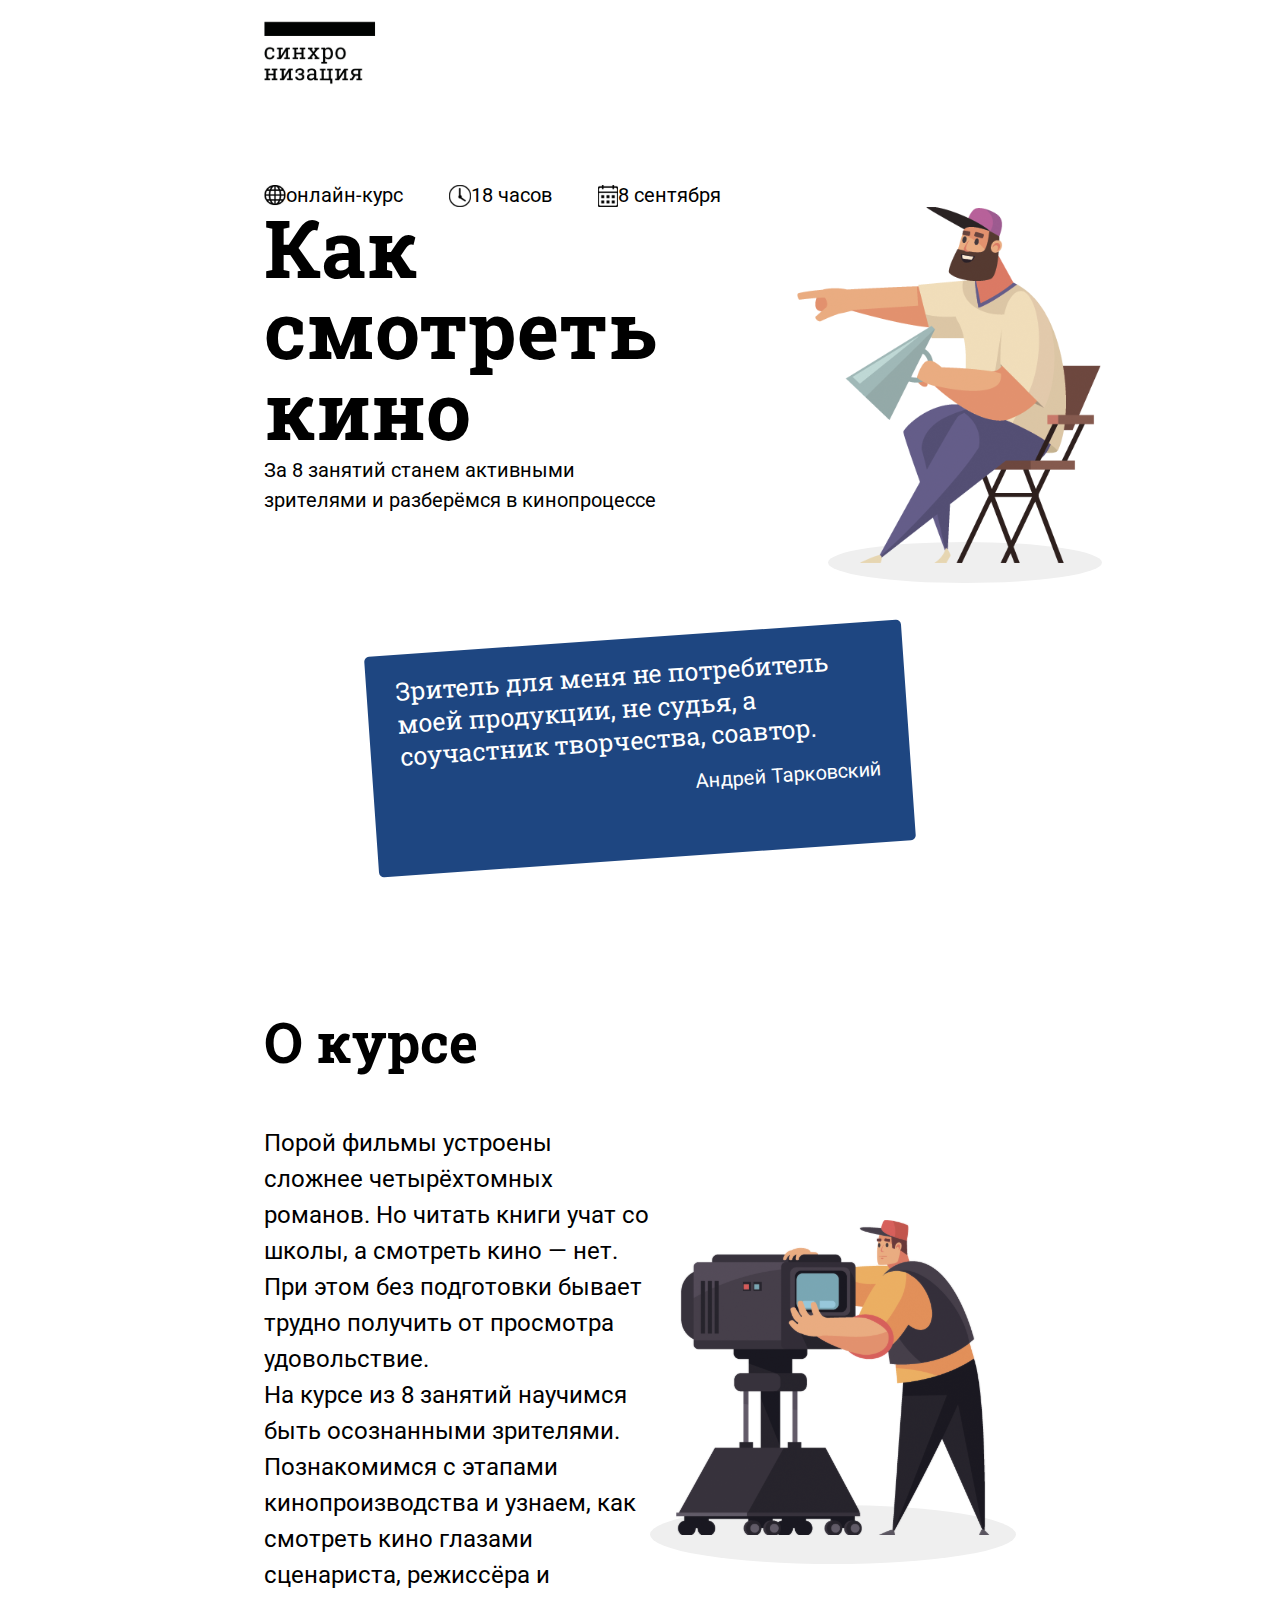
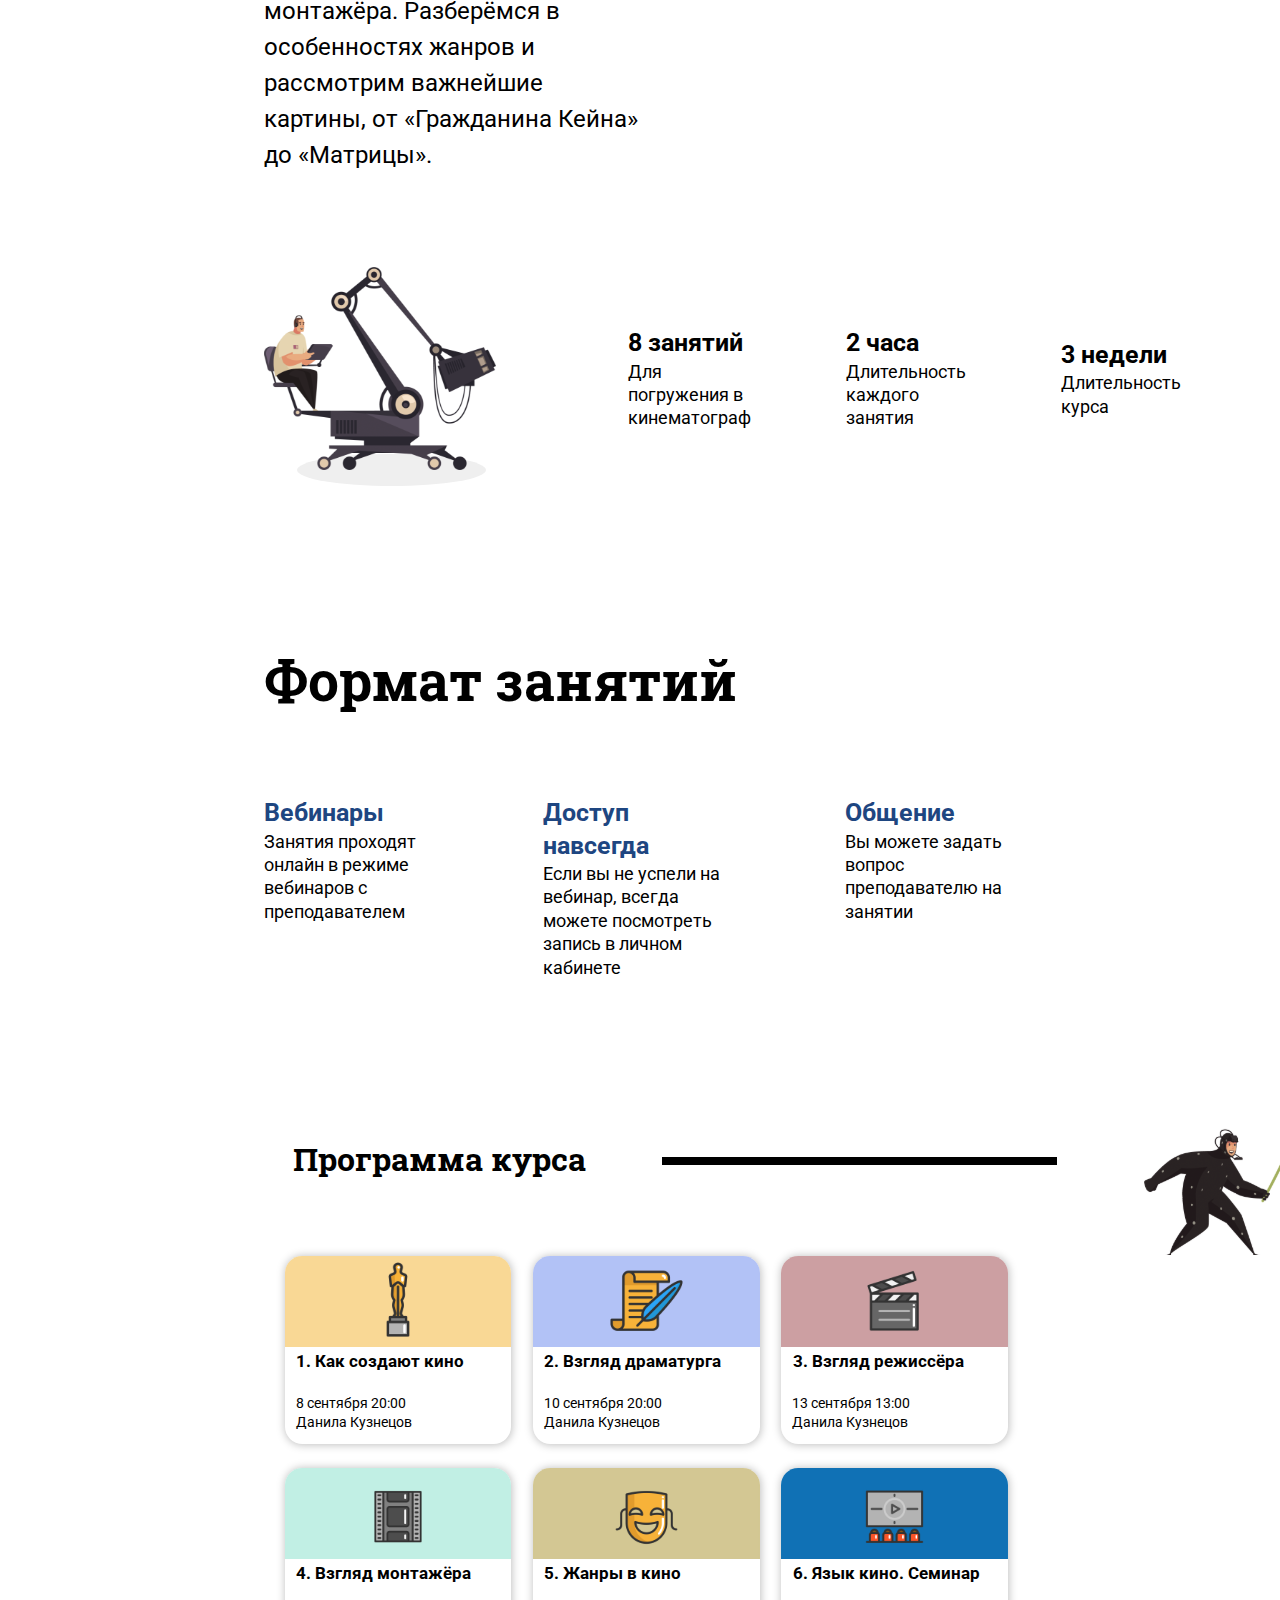
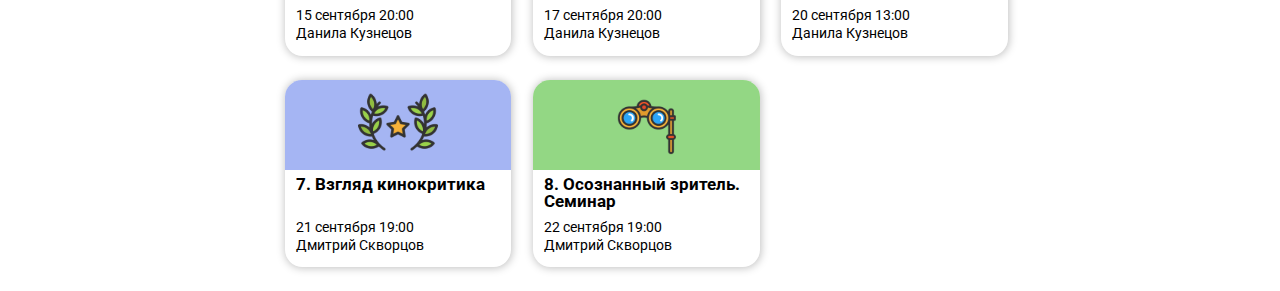
==== index.html @ 40d8068c "Merge branch 'main' into Alexey" ====
<!DOCTYPE html>
<html lang="en">

<head>
    <meta charset="UTF-8">
    <meta http-equiv="X-UA-Compatible" content="IE=edge">
    <meta name="viewport" content="width=device-width, initial-scale=1.0">
    <title>Document</title>
    <link rel="stylesheet" href="stylefirstthree.css">
    <link rel="stylesheet" href="style-Alexey.css">
</head>

<body>
    <div class="outer">
        <article id="cover">
            <div class="inner">
                <div class="sinc-photo">
                    <img class="sinc" src="./images/sinc.svg">
                </div>
                <div class="courseinfo">
                    <div class="courseinfo-block">
                        <img class="globe" src="./images/globe.svg">
                        <p class="header-text">онлайн-курс</p>
                    </div>
                    <div class="courseinfo-block">
                        <img class="hours" src="./images/watches.svg">
                        <p class="header-text">18 часов</p>
                    </div>
                    <div class="courseinfo-block">
                        <img class="calendar" src="./images/calendar.svg">
                        <p class="header-text">8 сентября</p>
                    </div>
                </div>
                <div class="firstline">
                    <div class="firsrtline-left">
                        <h1 class="firstline-title">Как смотреть кино</h1>
                        <p class="firstline-text">За 8 занятий станем активными зрителями и разберёмся в кинопроцессе
                        </p>
                    </div>
                    <div class="pointingmancl">
                        <img class="pointingman" src="./images/pointingman.svg">
                    </div>
                </div>
                <div class="quote">
                    <p class="quote-text">Зритель для меня не потребитель моей продукции, не судья, а соучастник творчества, соавтор. </p>
                    <p class="quote-author">Андрей Тарковский</p>
                </div>
            </div>
        </article>
        <article id="about-course">
            <div class="inner">
                <div class="secondline-top">
                    <div class="secondline-topleft">
                        <h1 class="secondline-title">О курсе</h1>
                        <p class="secondline-text">Порой фильмы устроены сложнее четырёхтомных романов. Но читать книги учат со школы, а смотреть кино — нет. При этом без подготовки бывает трудно получить от просмотра удовольствие.</p>
                        <p class="secondline-text">На курсе из 8 занятий научимся быть осознанными зрителями. Познакомимся с этапами кинопроизводства и узнаем, как смотреть кино глазами сценариста, режиссёра и монтажёра. Разберёмся в особенностях жанров и рассмотрим важнейшие картины,
                            от «Гражданина Кейна» до «Матрицы».</p>
                    </div>
                    <div class="secondline-topright">
                        <img class="cameraman" src="./images/cameraman.svg">
                    </div>
                </div>
                <div class="thirdline">
                    <div class="thirdline-picture">
                        <img class="officeman" src="./images/officeman.svg">
                    </div>
                    <div class="thirdline-right">
                        <div class="bottom">
                            <h2 class="third-title">8 занятий</h2>
                            <p class="bottom-text">Для погружения в кинематограф</p>
                        </div>
                        <div class="bottom">
                            <h2 class="third-title">2 часа</h2>
                            <p class="bottom-text">Длительность каждого занятия</p>
                        </div>
                        <div class="bottom">
                            <h2 class="third-title">3 недели</h2>
                            <p class="bottom-text">Длительность курса</p>
                        </div>
                    </div>
                </div>
                <div class="thirdline-mobile">
                    <div class="thirdline-right">
                        <div class="bottom">
                            <h2 class="third-title">8 занятий</h2>
                            <p class="bottom-text">Для погружения в кинематограф</p>
                        </div>
                        <div class="bottom">
                            <h2 class="third-title">2 часа</h2>
                            <p class="bottom-text">Длительность каждого занятия</p>
                        </div>
                        <div class="bottom">
                            <h2 class="third-title">3 недели</h2>
                            <p class="bottom-text">Длительность курса</p>
                        </div>
                    </div>
                    <img class="officeman" src="./images/officeman.svg">
                </div>
            </div>
        </article>
        <article id="format">
            <div class="inner">
                <div class="fourthline">
                    <h1 class="format">Формат занятий</h1>
                    <div class="fourthline-bottom">
                        <div class="vebinars">
                            <h2 class="fourth-title">Вебинары</h2>
                            <p class="fourth-text">Занятия проходят онлайн в режиме вебинаров с преподавателем</p>
                        </div>
                        <div class="access">
                            <h2 class="fourth-title">Доступ навсегда</h2>
                            <p class="fourth-text">Если вы не успели на вебинар, всегда можете посмотреть запись в личном кабинете</p>
                        </div>
                        <div class="chatting">
                            <h2 class="fourth-title">Общение</h2>
                            <p class="fourth-text">Вы можете задать вопрос преподавателю на занятии</p>
                        </div>
                    </div>
                    <img class="fencing" src="./images/fencing.svg">
                </div>
            </div>
        </article>
        <article id="what-do">

        </article>
        <article id="course-program">
            <div class="inner">
                <div class="header">
                    <p class="alexey-header-text">Программа курса</p>
                    <div class="line"></div>
                </div>
                <div class="content">
                    <div class="block">
                        <img class="block-picture" src="./images/img-1.svg" alt="img1">
                        <div class="block-text">
                            <p class="block-text-header">1. Как создают кино</p>
                            <ul class="block-text-footer">
                                <li>8 сентября 20:00</li>
                                <li>Данила Кузнецов</li>
                            </ul>
                        </div>
                    </div>
                    <div class="block">
                        <img class="block-picture" src="./images/img-2.svg" alt="img2">
                        <div class="block-text">
                            <p class="block-text-header">2. Взгляд драматурга</p>
                            <ul class="block-text-footer">
                                <li>10 сентября 20:00</li>
                                <li>Данила Кузнецов</li>
                            </ul>
                        </div>
                    </div>
                    <div class="block">
                        <img class="block-picture" src="./images/img-3.svg" alt="img3">
                        <div class="block-text">
                            <p class="block-text-header">3. Взгляд режиссёра</p>
                            <ul class="block-text-footer">
                                <li>13 сентября 13:00</li>
                                <li>Данила Кузнецов</li>
                            </ul>
                        </div>
                    </div>
                    <div class="block">
                        <img class="block-picture" src="./images/img-4.svg" alt="img4">
                        <div class="block-text">
                            <p class="block-text-header">4. Взгляд монтажёра</p>
                            <ul class="block-text-footer">
                                <li>15 сентября 20:00</li>
                                <li>Данила Кузнецов</li>
                            </ul>
                        </div>
                    </div>
                    <div class="block">
                        <img class="block-picture" src="./images/img-5.svg" alt="img5">
                        <div class="block-text">
                            <p class="block-text-header">5. Жанры в кино</p>
                            <ul class="block-text-footer">
                                <li>17 сентября 20:00</li>
                                <li>Данила Кузнецов</li>
                            </ul>
                        </div>
                    </div>
                    <div class="block">
                        <img class="block-picture" src="./images/img-6.svg" alt="img6">
                        <div class="block-text">
                            <p class="block-text-header">6. Язык кино. Семинар</p>
                            <ul class="block-text-footer">
                                <li>20 сентября 13:00</li>
                                <li>Данила Кузнецов</li>
                            </ul>
                        </div>
                    </div>
                    <div class="block">
                        <img class="block-picture" src="./images/img-7.svg" alt="img7">
                        <div class="block-text">
                            <p class="block-text-header">7. Взгляд кинокритика</p>
                            <ul class="block-text-footer">
                                <li>21 сентября 19:00</li>
                                <li>Дмитрий Скворцов</li>
                            </ul>
                        </div>
                    </div>
                    <div class="block">
                        <img class="block-picture" src="./images/img-8.svg" alt="img8">
                        <div class="block-text">
                            <p class="block-text-header">8. Осознанный зритель. Семинар</p>
                            <ul class="block-text-footer">
                                <li>22 сентября 19:00</li>
                                <li>Дмитрий Скворцов</li>
                            </ul>
                        </div>
                    </div>
                </div>
                <div class="content-mob">
                        <img class="block-picture" src="./images/img-1-mob.svg" alt="img1">
                        <img class="block-picture" src="./images/img-2-mob.svg" alt="img2">
                        <img class="block-picture" src="./images/img-3-mob.svg" alt="img3">
                        <img class="block-picture" src="./images/img-4-mob.svg" alt="img4">
                        <img class="block-picture" src="./images/img-5-mob.svg" alt="img5">
                        <img class="block-picture" src="./images/img-6-mob.svg" alt="img6">
                        <img class="block-picture" src="./images/img-7-mob.svg" alt="img7">
                        <img class="block-picture" src="./images/img-8-mob.svg" alt="img8">
                </div>
            </div>
        </article>
        <article id="authors">

        </article>
        <article id="description">

        </article>
        <article id="info">

        </article>
        <footer>

        </footer>
    </div>
</body>

</html>
---- stylefirstthree.css ----
@import url('https://fonts.googleapis.com/css2?family=Roboto+Slab:wght@400;700&family=Roboto:wght@400;700&display=swap');
body,
html {
    margin: 0;
    padding: 0;
    background-color: white;
}

.outer {
    max-width: 1440px;
    width: 100%;
}

.inner {
    width: calc(100% - 240px);
    max-width: 1440px;
    margin: 0 auto;
    padding: 0 120px 0;
}

#cover {
    margin: 20px 0 0 0;
}

.header-text {
    font-family: Roboto;
    font-style: normal;
    font-weight: normal;
    font-size: 20px;
    line-height: 115%;
}

.courseinfo {
    display: flex;
    justify-content: start;
    padding: 90px 0 0 0;
}

.courseinfo-block {
    margin: 4px 46px 0 0;
    display: flex;
    align-items: center;
}

.firstline-title {
    font-family: Roboto Slab;
    font-style: normal;
    font-weight: bold;
    font-size: 80px;
    line-height: 81px;
    margin: 0 140px 5px 0;
}

.firstline-text {
    font-family: Roboto;
    font-style: normal;
    font-weight: normal;
    font-size: 20px;
    line-height: 150%;
    width: 415px;
}

.firstline {
    display: flex;
    justify-content: space-between;
}

.quote {
    background-color: #1E4681;
    border-radius: 5px;
    transform: rotate(-4deg);
    padding: 21px 29px 0;
    width: 480px;
    height: 200px;
    margin: 51px auto 0;
}

.quote-text {
    font-family: Roboto Slab;
    font-style: normal;
    font-weight: normal;
    font-size: 25px;
    line-height: 130%;
    color: white;
    padding: 0 0 15px;
}

.quote-author {
    font-family: Roboto;
    font-style: normal;
    font-weight: normal;
    font-size: 20px;
    line-height: 130%;
    text-align: right;
    color: white;
}

#about-course {
    margin: 155px 0 0 0;
}

.secondline-top {
    display: flex;
    justify-content: space-between;
    align-items: center;
}

.secondline-topleft {
    width: 662px;
    line-height: 36px;
}

.secondline-title {
    font-weight: 700;
    font-size: 55px;
    font-family: 'Roboto Slab', serif;
    margin: 0 0 18px 0;
    line-height: 56px;
    Width: 365px;
    Height: 93px;
}

.secondline-text {
    font-size: 24px;
    line-height: 150%;
    font-family: 'Roboto', serif;
}

.thirdline {
    display: flex;
    font-family: 'Roboto', serif;
    align-items: center;
    margin: 94px 0 0 0;
}

.bottom {
    margin: 0 95px 0 0;
    max-width: 150px;
}

.thirdline-right {
    display: flex;
    justify-content: space-between;
    text-align: left;
    align-items: center;
    margin: 0 0 0 132px;
}

.third-title {
    font-size: 25px;
    font-weight: 700;
    line-height: 130%;
}

.bottom-text {
    font-size: 18px;
    line-height: 130%;
    font-weight: 400;
}

#format {
    margin: 162px 0 0 0;
}

.format {
    font-family: Roboto Slab;
    font-style: normal;
    font-weight: bold;
    font-size: 55px;
    line-height: 56px;
}

.fourthline-bottom {
    display: flex;
    justify-content: space-between;
    margin: 89px 0 0;
}

.fourth-title {
    font-family: Roboto;
    font-style: normal;
    font-weight: bold;
    font-size: 25px;
    line-height: 130%;
    color: #1E4681;
}

.fourth-text {
    font-family: Roboto;
    font-style: normal;
    font-weight: normal;
    font-size: 18px;
    line-height: 130%;
}

.thirdline-mobile {
    display: none;
}

.vebinars {
    margin: 0 122px 0 0;
    width: 225px;
}

.access {
    margin: 0 113px 0 0;
    width: 270px;
}

.chatting {
    width: 245px;
}

.fencing {
    position: relative;
    top: 116px;
    left: 880px;
}

@media screen and (min-width: 834px) and (max-width: 1279px) {
    .inner {
        padding: 0 71px;
        width: calc(100% - 142px);
        max-width: 1279px;
    }
    #cover {
        margin: 22px 0 0 0
    }
    #about-course {
        margin: 90 px 0 0 0;
    }
    .courseinfo {
        padding: 55px 0 0 0;
        justify-content: start;
    }
    .courseinfo-block {
        margin: 0 18px 2px 0;
    }
    .sinc {
        width: 64px;
        height: 38px;
    }
    .calendar {
        width: 12px;
        height: 12px;
    }
    .globe {
        width: 12px;
        height: 12px;
    }
    .hours {
        width: 12px;
        height: 12px;
    }
    .sinc {
        width: 64px;
        height: 38px;
    }
    .pointingman {
        width: 176px;
        height: 206px;
    }
    .cameraman {
        width: 182px;
        height: 182px;
    }
    .officeman {
        width: 134px;
        height: 117px;
    }
    .fencing {
        width: 158px;
        height: 92px;
    }
    .header-text {
        font-size: 12px;
    }
    .firstline {
        display: flex;
        justify-content: space-between;
    }
    .firstline-title {
        font-size: 46px;
        line-height: 47px;
        margin: 0 81px 3px 0;
        width: 360px;
    }
    .firstline-text {
        font-size: 12px;
        width: 264px;
    }
    .quote {
        border-radius: 3px;
        padding: 12px 17px 0;
        width: 280px;
        height: 115px;
    }
    .quote-text {
        font-size: 14px;
        line-height: 18px;
        padding: 0 0 5px;
    }
    .quote-author {
        font-size: 12px;
        text-align: right;
    }
    .secondline-top {
        justify-content: space-between;
    }
    .secondline-topleft {
        width: 383px;
        line-height: 21px;
        margin: 0 110px 0 0;
    }
    .secondline-title {
        font-size: 32px;
        margin: 0 0 10px 0;
        line-height: 33px;
        Width: 210px;
        Height: 54px;
    }
    .secondline-text {
        font-size: 14px;
    }
    .thirdline {
        margin: 54px 0 0 0;
    }
    .bottom {
        margin: 0 45px 0 0;
        max-width: 90px;
    }
    .thirdline-right {
        margin: 0 0 0 75px;
    }
    .third-title {
        font-size: 15px;
        font-weight: 700;
    }
    .bottom-text {
        font-size: 11px;
    }
    .thirdline-mobile {
        display: none;
    }
    #format {
        margin: 94px 0 0 0;
    }
    .format {
        font-size: 32px;
        line-height: 33px;
    }
    .fourthline-bottom {
        margin: 51px 0 0;
        display: flex;
        justify-content: start;
    }
    .fourth-title {
        font-size: 15px;
    }
    .fourth-text {
        font-size: 11px;
    }
    .vebinars {
        margin: 0 46px 0 0;
        width: 153px;
    }
    .access {
        margin: 0 50px 0 0;
        width: 172px;
    }
    .chatting {
        width: 142px;
    }
    .fencing {
        position: relative;
        top: 67px;
        left: 400px;
    }
}

@media screen and (min-width: 375px) and (max-width: 833px) {
    .inner {
        padding: 0 33px 0;
        width: 100%;
        max-width: calc(375px - 66px);
    }
    .header-text {
        font-size: 10px;
    }
    .sinc {
        width: 52px;
        height: 31px;
        margin: auto;
        display: block;
        justify-content: flex-start;
    }
    .calendar {
        width: 10px;
        height: 10px;
    }
    .globe {
        width: 10px;
        height: 10px;
    }
    .hours {
        width: 10px;
        height: 10px;
    }
    .sinc-photo {
        width: 52px;
        height: 31px;
    }
    .pointingman {
        width: 141px;
        height: 175px;
        margin: 0 0 0 170px;
    }
    .cameraman {
        width: 170px;
        height: 160px;
        margin: 16px 67px 0;
    }
    .fencing {
        width: 132px;
        height: 78px;
    }
    #cover {
        margin: 30px 0 0 0;
    }
    .courseinfo {
        display: flex;
        justify-content: flex-start;
        padding: 44px 0 0 0;
        margin: auto;
        width: 310px;
    }
    .courseinfo-block {
        margin: 0 11px 2px 0;
        display: flex;
    }
    .firstline-title {
        font-size: 37px;
        line-height: 38px;
        width: 292px;
    }
    .firstline-text {
        font-size: 10px;
        width: 212px;
    }
    .firstline {
        display: block;
        justify-content: center;
        width: 310px;
        margin: auto;
    }
    .quote {
        border-radius: 2px;
        padding: 9px 14px 0;
        width: 225px;
        height: 93px;
        margin: 40px 90px 0 15px;
        display: block;
        justify-content: center;
    }
    .quote-text {
        font-size: 11px;
        padding: 0 0 3px;
    }
    .quote-author {
        font-size: 10px;
        text-align: right;
    }
    #about-course {
        margin: 67px 0 0 0;
    }
    .secondline-top {
        display: block;
        justify-content: space-between;
        align-items: center;
        width: 310px;
        margin: auto;
    }
    .secondline-topright {
        margin: auto;
    }
    .secondline-topleft {
        width: 310px;
        line-height: 18px;
    }
    .secondline-title {
        font-size: 26px;
        line-height: 27px;
        Width: 170px;
        Height: 43px;
    }
    .secondline-text {
        font-size: 12px;
    }
    .thirdline {
        display: none;
    }
    .thirdline-mobile {
        display: block;
        margin: 45px 0 0 0;
        position: relative;
        height: 170px;
    }
    .officeman {
        width: 108px;
        height: 102px;
        position: relative;
        top: -80px;
        right: -195px;
    }
    .bottom {
        width: 30%;
        margin: 0 33px 0 0;
    }
    .thirdline-right {
        display: flex;
        flex-wrap: wrap;
        justify-content: start;
        text-align: left;
        align-items: flex-start;
        margin: 0 auto 16px;
        width: 310px;
    }
    .third-title {
        font-size: 12px;
    }
    .bottom-text {
        font-size: 10px;
    }
    #format {
        margin: 43px 0 0 0;
    }
    .format {
        font-size: 26px;
        line-height: 130%;
        margin: 0 0 16px 0;
    }
    .fourthline-bottom {
        margin: 16px 0 0 0;
        display: block;
    }
    .fourth-title {
        font-size: 12px;
    }
    .fourth-text {
        font-size: 10px;
    }
    .fourthline {
        width: 310px;
        margin: auto;
    }
    .vebinars {
        margin: 19px 0 0 0;
        width: 180px;
    }
    .access {
        margin: 19px 0 0 0;
        width: 170px;
    }
    .chatting {
        width: 170px;
    }
    .fencing {
        position: relative;
        top: -50px;
        left: 170px;
    }
}
---- style-Alexey.css ----
@import url('https://fonts.googleapis.com/css2?family=Roboto+Slab:wght@700&display=swap');
@import url('https://fonts.googleapis.com/css2?family=Roboto:wght@700&display=swap');
@import url('https://fonts.googleapis.com/css2?family=Roboto&display=swap');
* {
    margin: 0;
    padding: 0;
}

body {
    width: 100%;
}

.outer {
    max-width: 1440px;
    width: 100%;
    margin: auto;
}
.inner {
    max-width: 1440px;
    margin: auto;
    padding: 0 71px;
    width: calc(100% - 142px);
}

.header {
    width: 100%;
    position: relative;
    font-family: Roboto Slab;
    font-style: normal;
    font-weight: bold;
    font-size: 55px;
    line-height: 101.38%;
    color: #000000;
    display: flex;
    flex-direction: row;
    justify-content: flex-start;
    margin-bottom: 140px;
}
.alexey-header-text {
    margin: 0 0 0 50px;
}

.line {
    position: absolute;
    top: 24px;
    left: 739px;
    background-color: black;
    height: 14px;
    min-width: 48.5%;
}

.content {
    display: flex;
    flex-wrap: wrap;
    width: 100%;
    padding-left: 13px;
}
.content-mob {
    display: none;
    flex-direction: column;
    align-items: center;
    width: 100%;
}
.content-mob img {
    width: 185.92px;
    height: 152.84;
    margin-bottom: 24.16px;
}

.block {
    width: calc(33% - 37px);
    /*height: 328px;*/
    background: #FFFFFF;
    box-shadow: 1px 1px 15px rgba(0, 0, 0, 0.25);
    border-radius: 30px;
    font-family: Roboto;
    color: #000000;
    font-style: normal;
    margin: 0 37px 45px 0;
}

.block-picture {
    width: 100%;
}

.block-text-header {
    font-weight: bold;
    font-size: 30px;
    line-height: 97%;
    width: 90%;
    height: 63px;
    margin: 4px 14px 0 20px;
}

.block-text-footer {
    width: 90%;
    height: 63px;
    margin: 0 14px 23px 20px;
}

.block-text-footer li {
    font-weight: normal;
    font-size: 25px;
    line-height: 130%;
    list-style-type: none;
    padding: 0px 0;
}
@media screen and (max-width: 1280px) {
    .outer {
        max-width: 834px;
        width: 100%;
    }
    .inner {
        max-width: 834px;
        padding: 0 41px;
        width: calc(100% - 82px);
    }    
    .header {
        font-size: 32px;
        margin-bottom: 81px;
    }
    .alexey-header-text {
        margin: 0 0 0 29px;
    }
    .line {
        position: absolute;
        top: 14px;
        left: 398px;
        background-color: black;
        height: 8px;
        min-width: 52.5%;
    }
    .content {
        width: calc(100%-15px);
        margin: 0 7.7px 0 7.7px;
    }
    .block {
        width: calc(33% - 21.4px);
        /*height: 190px;*/
        box-shadow: 0.579167px 0.579167px 8.6875px rgba(0, 0, 0, 0.25);
        border-radius: 17.375px;
        margin: 0 21.4px 23.8px 0;
    }
    .block-text-header {
        font-weight: bold;
        font-size: 17px;
        line-height: 97%;
        width: 211px;
        height: 41.1px;
        margin: 2px 8px 0 11.6px;
    }
    .block-text-footer {
        width: 211px;
        height: 36.5px;
        margin: 0 8.7px 13.3px 11px;
    }
    .block-text-footer li {
        font-weight: normal;
        font-size: 14px;
        line-height: 130%;
    }  
}
@media screen and (max-width: 834px) {
    .outer {
        max-width: 375px;
    }
    .inner {
        padding: 0 33px;
        width: 100%;
        width: calc(375px - 66px);
    }
    .header {
        width: 100%;
        font-size: 26px;
        line-height: 101.38%;
        margin-bottom: 40px;
    }
    .alexey-header-text {
        margin: 0 0 0 0px;
    }    
    .line {
        position: absolute;
        top: 13px;
        left: 272px;
        height: 6.5px;
        min-width: 48.5%;
    }
    .content {
        display: none;
    }
    .content-mob {
        display: flex;
    }    
}
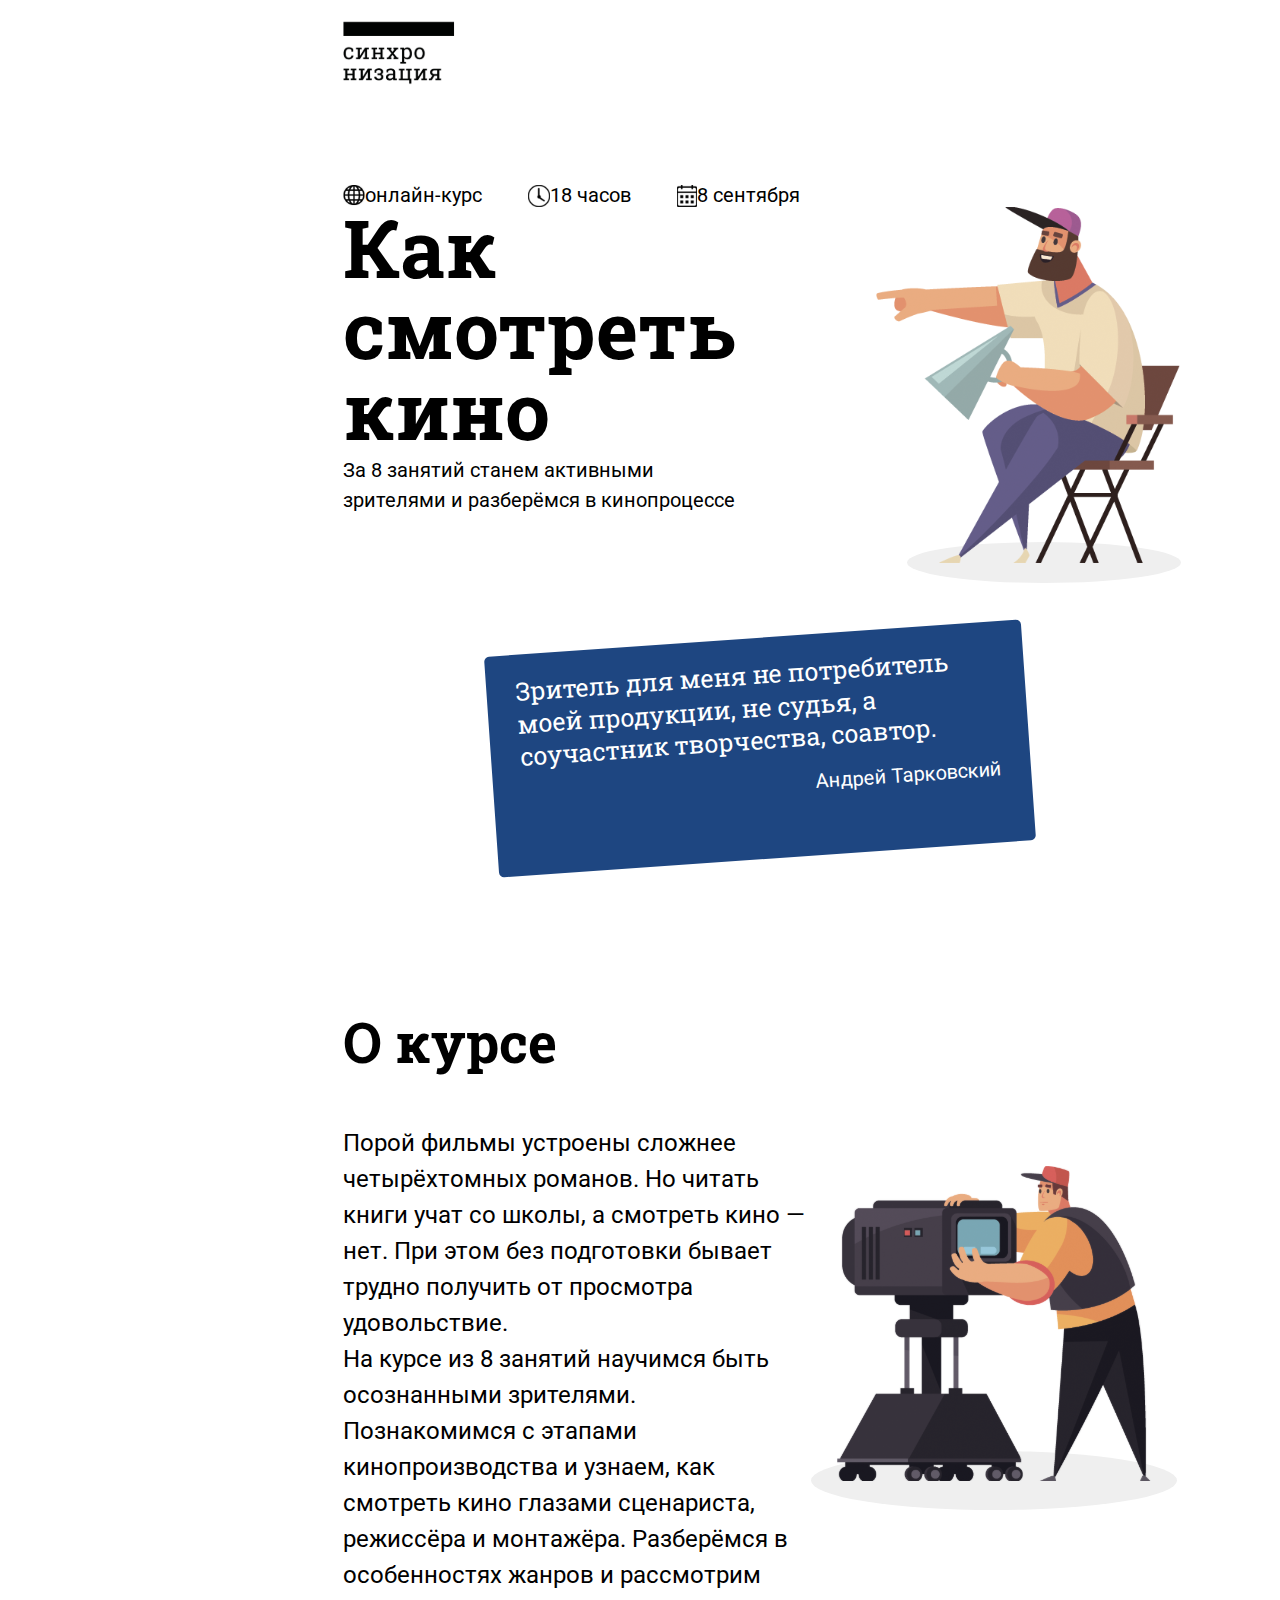
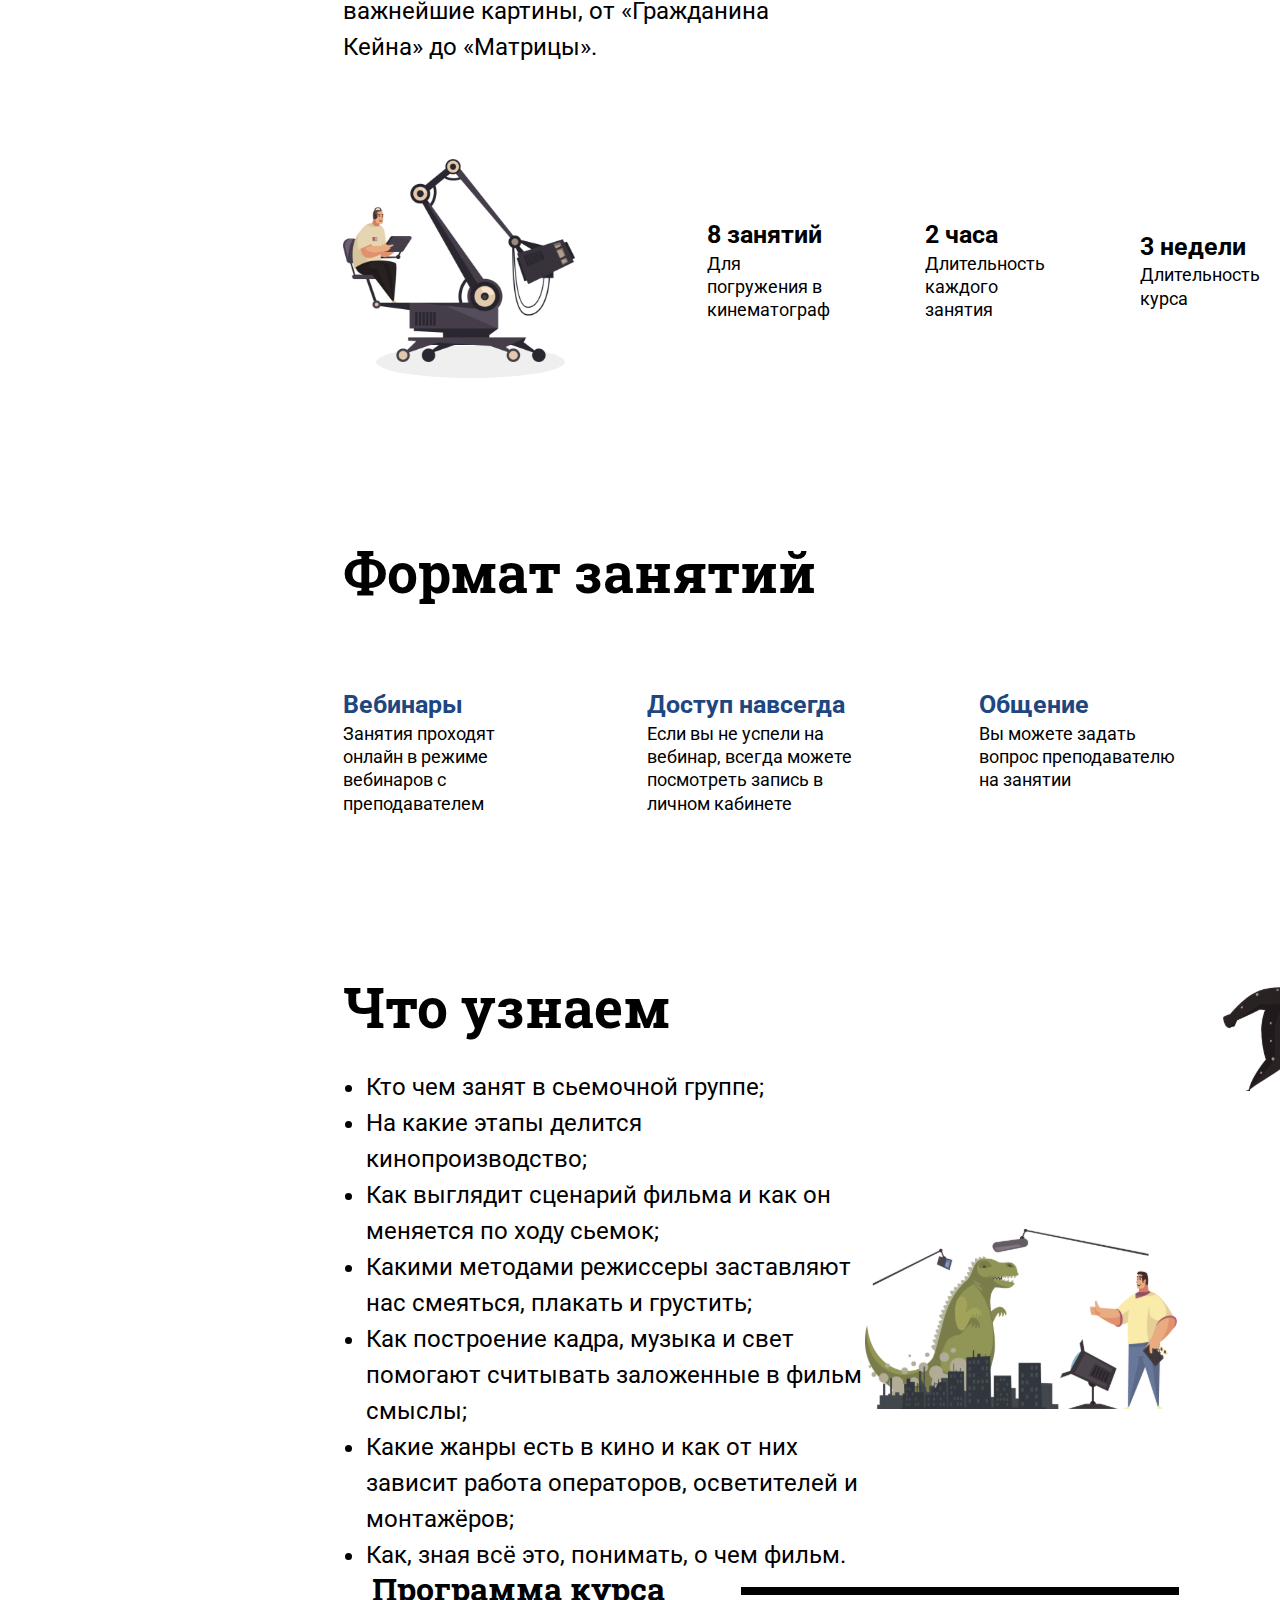
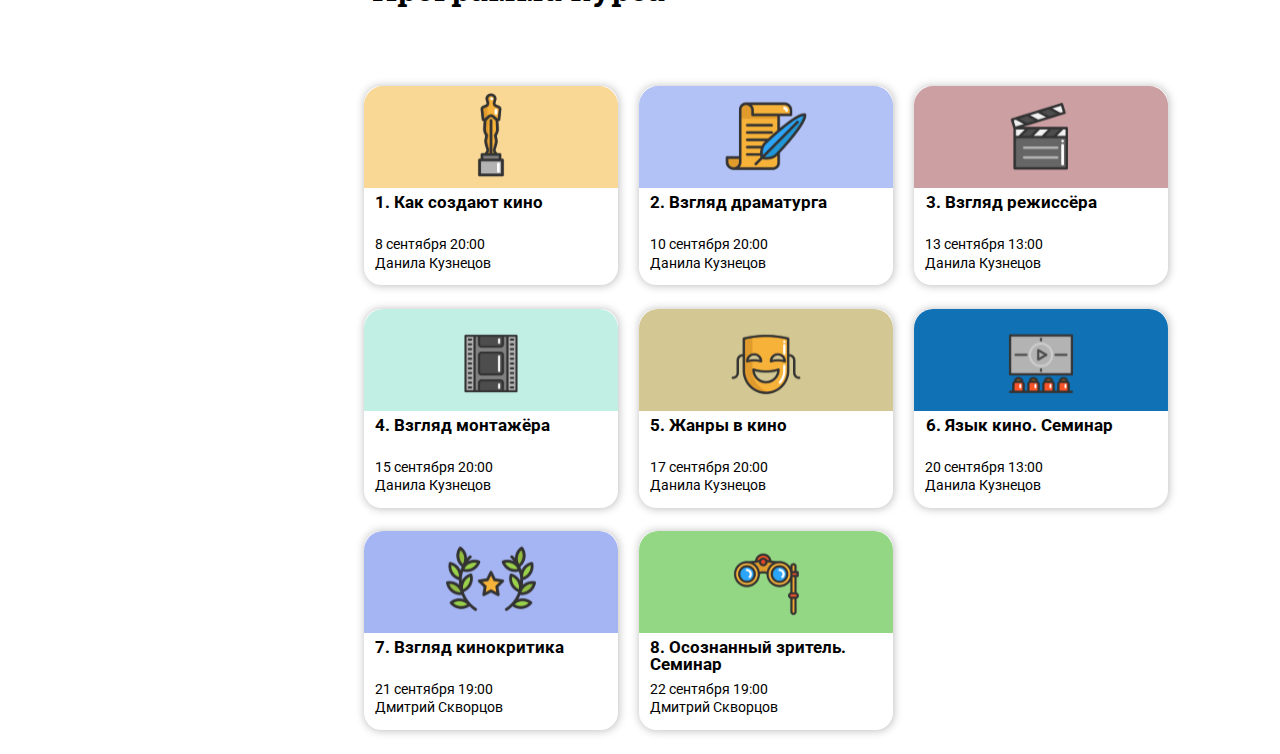
==== commit 642afe91: "dina" ====
--- a/index.html
+++ b/index.html
@@ -8,210 +8,229 @@
     <title>Document</title>
     <link rel="stylesheet" href="stylefirstthree.css">
     <link rel="stylesheet" href="style-Alexey.css">
-</head>
-
-<body>
-    <div class="outer">
-        <article id="cover">
-            <div class="inner">
-                <div class="sinc-photo">
-                    <img class="sinc" src="./images/sinc.svg">
-                </div>
-                <div class="courseinfo">
-                    <div class="courseinfo-block">
-                        <img class="globe" src="./images/globe.svg">
-                        <p class="header-text">онлайн-курс</p>
-                    </div>
-                    <div class="courseinfo-block">
-                        <img class="hours" src="./images/watches.svg">
-                        <p class="header-text">18 часов</p>
-                    </div>
-                    <div class="courseinfo-block">
-                        <img class="calendar" src="./images/calendar.svg">
-                        <p class="header-text">8 сентября</p>
-                    </div>
-                </div>
-                <div class="firstline">
-                    <div class="firsrtline-left">
-                        <h1 class="firstline-title">Как смотреть кино</h1>
-                        <p class="firstline-text">За 8 занятий станем активными зрителями и разберёмся в кинопроцессе
-                        </p>
-                    </div>
-                    <div class="pointingmancl">
-                        <img class="pointingman" src="./images/pointingman.svg">
-                    </div>
-                </div>
-                <div class="quote">
-                    <p class="quote-text">Зритель для меня не потребитель моей продукции, не судья, а соучастник творчества, соавтор. </p>
-                    <p class="quote-author">Андрей Тарковский</p>
-                </div>
-            </div>
-        </article>
-        <article id="about-course">
-            <div class="inner">
-                <div class="secondline-top">
-                    <div class="secondline-topleft">
-                        <h1 class="secondline-title">О курсе</h1>
-                        <p class="secondline-text">Порой фильмы устроены сложнее четырёхтомных романов. Но читать книги учат со школы, а смотреть кино — нет. При этом без подготовки бывает трудно получить от просмотра удовольствие.</p>
-                        <p class="secondline-text">На курсе из 8 занятий научимся быть осознанными зрителями. Познакомимся с этапами кинопроизводства и узнаем, как смотреть кино глазами сценариста, режиссёра и монтажёра. Разберёмся в особенностях жанров и рассмотрим важнейшие картины,
-                            от «Гражданина Кейна» до «Матрицы».</p>
-                    </div>
-                    <div class="secondline-topright">
-                        <img class="cameraman" src="./images/cameraman.svg">
-                    </div>
-                </div>
-                <div class="thirdline">
-                    <div class="thirdline-picture">
+    <link rel="stylesheet" href="dinara.css" </head>
+
+    <body>
+        <div class="outer">
+            <article id="cover">
+                <div class="inner">
+                    <div class="sinc-photo">
+                        <img class="sinc" src="./images/sinc.svg">
+                    </div>
+                    <div class="courseinfo">
+                        <div class="courseinfo-block">
+                            <img class="globe" src="./images/globe.svg">
+                            <p class="header-text">онлайн-курс</p>
+                        </div>
+                        <div class="courseinfo-block">
+                            <img class="hours" src="./images/watches.svg">
+                            <p class="header-text">18 часов</p>
+                        </div>
+                        <div class="courseinfo-block">
+                            <img class="calendar" src="./images/calendar.svg">
+                            <p class="header-text">8 сентября</p>
+                        </div>
+                    </div>
+                    <div class="firstline">
+                        <div class="firsrtline-left">
+                            <h1 class="firstline-title">Как смотреть кино</h1>
+                            <p class="firstline-text">За 8 занятий станем активными зрителями и разберёмся в кинопроцессе
+                            </p>
+                        </div>
+                        <div class="pointingmancl">
+                            <img class="pointingman" src="./images/pointingman.svg">
+                        </div>
+                    </div>
+                    <div class="quote">
+                        <p class="quote-text">Зритель для меня не потребитель моей продукции, не судья, а соучастник творчества, соавтор. </p>
+                        <p class="quote-author">Андрей Тарковский</p>
+                    </div>
+                </div>
+            </article>
+            <article id="about-course">
+                <div class="inner">
+                    <div class="secondline-top">
+                        <div class="secondline-topleft">
+                            <h1 class="secondline-title">О курсе</h1>
+                            <p class="secondline-text">Порой фильмы устроены сложнее четырёхтомных романов. Но читать книги учат со школы, а смотреть кино — нет. При этом без подготовки бывает трудно получить от просмотра удовольствие.</p>
+                            <p class="secondline-text">На курсе из 8 занятий научимся быть осознанными зрителями. Познакомимся с этапами кинопроизводства и узнаем, как смотреть кино глазами сценариста, режиссёра и монтажёра. Разберёмся в особенностях жанров и рассмотрим важнейшие
+                                картины, от «Гражданина Кейна» до «Матрицы».</p>
+                        </div>
+                        <div class="secondline-topright">
+                            <img class="cameraman" src="./images/cameraman.svg">
+                        </div>
+                    </div>
+                    <div class="thirdline">
+                        <div class="thirdline-picture">
+                            <img class="officeman" src="./images/officeman.svg">
+                        </div>
+                        <div class="thirdline-right">
+                            <div class="bottom">
+                                <h2 class="third-title">8 занятий</h2>
+                                <p class="bottom-text">Для погружения в кинематограф</p>
+                            </div>
+                            <div class="bottom">
+                                <h2 class="third-title">2 часа</h2>
+                                <p class="bottom-text">Длительность каждого занятия</p>
+                            </div>
+                            <div class="bottom">
+                                <h2 class="third-title">3 недели</h2>
+                                <p class="bottom-text">Длительность курса</p>
+                            </div>
+                        </div>
+                    </div>
+                    <div class="thirdline-mobile">
+                        <div class="thirdline-right">
+                            <div class="bottom">
+                                <h2 class="third-title">8 занятий</h2>
+                                <p class="bottom-text">Для погружения в кинематограф</p>
+                            </div>
+                            <div class="bottom">
+                                <h2 class="third-title">2 часа</h2>
+                                <p class="bottom-text">Длительность каждого занятия</p>
+                            </div>
+                            <div class="bottom">
+                                <h2 class="third-title">3 недели</h2>
+                                <p class="bottom-text">Длительность курса</p>
+                            </div>
+                        </div>
                         <img class="officeman" src="./images/officeman.svg">
                     </div>
-                    <div class="thirdline-right">
-                        <div class="bottom">
-                            <h2 class="third-title">8 занятий</h2>
-                            <p class="bottom-text">Для погружения в кинематограф</p>
-                        </div>
-                        <div class="bottom">
-                            <h2 class="third-title">2 часа</h2>
-                            <p class="bottom-text">Длительность каждого занятия</p>
-                        </div>
-                        <div class="bottom">
-                            <h2 class="third-title">3 недели</h2>
-                            <p class="bottom-text">Длительность курса</p>
-                        </div>
-                    </div>
-                </div>
-                <div class="thirdline-mobile">
-                    <div class="thirdline-right">
-                        <div class="bottom">
-                            <h2 class="third-title">8 занятий</h2>
-                            <p class="bottom-text">Для погружения в кинематограф</p>
-                        </div>
-                        <div class="bottom">
-                            <h2 class="third-title">2 часа</h2>
-                            <p class="bottom-text">Длительность каждого занятия</p>
-                        </div>
-                        <div class="bottom">
-                            <h2 class="third-title">3 недели</h2>
-                            <p class="bottom-text">Длительность курса</p>
-                        </div>
-                    </div>
-                    <img class="officeman" src="./images/officeman.svg">
-                </div>
-            </div>
-        </article>
-        <article id="format">
-            <div class="inner">
-                <div class="fourthline">
-                    <h1 class="format">Формат занятий</h1>
-                    <div class="fourthline-bottom">
-                        <div class="vebinars">
-                            <h2 class="fourth-title">Вебинары</h2>
-                            <p class="fourth-text">Занятия проходят онлайн в режиме вебинаров с преподавателем</p>
-                        </div>
-                        <div class="access">
-                            <h2 class="fourth-title">Доступ навсегда</h2>
-                            <p class="fourth-text">Если вы не успели на вебинар, всегда можете посмотреть запись в личном кабинете</p>
-                        </div>
-                        <div class="chatting">
-                            <h2 class="fourth-title">Общение</h2>
-                            <p class="fourth-text">Вы можете задать вопрос преподавателю на занятии</p>
-                        </div>
-                    </div>
-                    <img class="fencing" src="./images/fencing.svg">
-                </div>
-            </div>
-        </article>
-        <article id="what-do">
-
-        </article>
-        <article id="course-program">
-            <div class="inner">
-                <div class="header">
-                    <p class="alexey-header-text">Программа курса</p>
-                    <div class="line"></div>
-                </div>
-                <div class="content">
-                    <div class="block">
-                        <img class="block-picture" src="./images/img-1.svg" alt="img1">
-                        <div class="block-text">
-                            <p class="block-text-header">1. Как создают кино</p>
-                            <ul class="block-text-footer">
-                                <li>8 сентября 20:00</li>
-                                <li>Данила Кузнецов</li>
-                            </ul>
-                        </div>
-                    </div>
-                    <div class="block">
-                        <img class="block-picture" src="./images/img-2.svg" alt="img2">
-                        <div class="block-text">
-                            <p class="block-text-header">2. Взгляд драматурга</p>
-                            <ul class="block-text-footer">
-                                <li>10 сентября 20:00</li>
-                                <li>Данила Кузнецов</li>
-                            </ul>
-                        </div>
-                    </div>
-                    <div class="block">
-                        <img class="block-picture" src="./images/img-3.svg" alt="img3">
-                        <div class="block-text">
-                            <p class="block-text-header">3. Взгляд режиссёра</p>
-                            <ul class="block-text-footer">
-                                <li>13 сентября 13:00</li>
-                                <li>Данила Кузнецов</li>
-                            </ul>
-                        </div>
-                    </div>
-                    <div class="block">
-                        <img class="block-picture" src="./images/img-4.svg" alt="img4">
-                        <div class="block-text">
-                            <p class="block-text-header">4. Взгляд монтажёра</p>
-                            <ul class="block-text-footer">
-                                <li>15 сентября 20:00</li>
-                                <li>Данила Кузнецов</li>
-                            </ul>
-                        </div>
-                    </div>
-                    <div class="block">
-                        <img class="block-picture" src="./images/img-5.svg" alt="img5">
-                        <div class="block-text">
-                            <p class="block-text-header">5. Жанры в кино</p>
-                            <ul class="block-text-footer">
-                                <li>17 сентября 20:00</li>
-                                <li>Данила Кузнецов</li>
-                            </ul>
-                        </div>
-                    </div>
-                    <div class="block">
-                        <img class="block-picture" src="./images/img-6.svg" alt="img6">
-                        <div class="block-text">
-                            <p class="block-text-header">6. Язык кино. Семинар</p>
-                            <ul class="block-text-footer">
-                                <li>20 сентября 13:00</li>
-                                <li>Данила Кузнецов</li>
-                            </ul>
-                        </div>
-                    </div>
-                    <div class="block">
-                        <img class="block-picture" src="./images/img-7.svg" alt="img7">
-                        <div class="block-text">
-                            <p class="block-text-header">7. Взгляд кинокритика</p>
-                            <ul class="block-text-footer">
-                                <li>21 сентября 19:00</li>
-                                <li>Дмитрий Скворцов</li>
-                            </ul>
-                        </div>
-                    </div>
-                    <div class="block">
-                        <img class="block-picture" src="./images/img-8.svg" alt="img8">
-                        <div class="block-text">
-                            <p class="block-text-header">8. Осознанный зритель. Семинар</p>
-                            <ul class="block-text-footer">
-                                <li>22 сентября 19:00</li>
-                                <li>Дмитрий Скворцов</li>
-                            </ul>
-                        </div>
-                    </div>
-                </div>
-                <div class="content-mob">
+                </div>
+            </article>
+            <article id="format">
+                <div class="inner">
+                    <div class="fourthline">
+                        <h1 class="format">Формат занятий</h1>
+                        <div class="fourthline-bottom">
+                            <div class="vebinars">
+                                <h2 class="fourth-title">Вебинары</h2>
+                                <p class="fourth-text">Занятия проходят онлайн в режиме вебинаров с преподавателем</p>
+                            </div>
+                            <div class="access">
+                                <h2 class="fourth-title">Доступ навсегда</h2>
+                                <p class="fourth-text">Если вы не успели на вебинар, всегда можете посмотреть запись в личном кабинете</p>
+                            </div>
+                            <div class="chatting">
+                                <h2 class="fourth-title">Общение</h2>
+                                <p class="fourth-text">Вы можете задать вопрос преподавателю на занятии</p>
+                            </div>
+                        </div>
+                        <img class="fencing" src="./images/fencing.svg">
+                    </div>
+                </div>
+            </article>
+            <article id="what-do">
+                <div class="inner">
+                    <div class="aaa">
+                        Что узнаем
+                    </div>
+                    <div class="cont">
+                        <ul class="dina-text">
+                            <li>Кто чем занят в сьемочной группе;</li>
+                            <li>На какие этапы делится кинопроизводство;</li>
+                            <li>Как выглядит сценарий фильма и как он меняется по ходу сьемок;</li>
+                            <li>Какими методами режиссеры заставляют нас смеяться, плакать и грустить; </li>
+                            <li>Как построение кадра, музыка и свет помогают считывать заложенные в фильм смыслы;</li>
+                            <li>Какие жанры есть в кино и как от них зависит работа операторов, осветителей и монтажёров;</li>
+                            <li>Как, зная всё это, понимать, о чем фильм.</li>
+                        </ul>
+                        <div class="picture">
+                            <img class="dina-logo" src="images/about-course/logo.svg" />
+                        </div>
+
+                    </div>
+                </div>
+            </article>
+            <article id="course-program">
+                <div class="inner">
+                    <div class="header">
+                        <p class="alexey-header-text">Программа курса</p>
+                        <div class="line"></div>
+                    </div>
+                    <div class="content">
+                        <div class="block">
+                            <img class="block-picture" src="./images/img-1.svg" alt="img1">
+                            <div class="block-text">
+                                <p class="block-text-header">1. Как создают кино</p>
+                                <ul class="block-text-footer">
+                                    <li>8 сентября 20:00</li>
+                                    <li>Данила Кузнецов</li>
+                                </ul>
+                            </div>
+                        </div>
+                        <div class="block">
+                            <img class="block-picture" src="./images/img-2.svg" alt="img2">
+                            <div class="block-text">
+                                <p class="block-text-header">2. Взгляд драматурга</p>
+                                <ul class="block-text-footer">
+                                    <li>10 сентября 20:00</li>
+                                    <li>Данила Кузнецов</li>
+                                </ul>
+                            </div>
+                        </div>
+                        <div class="block">
+                            <img class="block-picture" src="./images/img-3.svg" alt="img3">
+                            <div class="block-text">
+                                <p class="block-text-header">3. Взгляд режиссёра</p>
+                                <ul class="block-text-footer">
+                                    <li>13 сентября 13:00</li>
+                                    <li>Данила Кузнецов</li>
+                                </ul>
+                            </div>
+                        </div>
+                        <div class="block">
+                            <img class="block-picture" src="./images/img-4.svg" alt="img4">
+                            <div class="block-text">
+                                <p class="block-text-header">4. Взгляд монтажёра</p>
+                                <ul class="block-text-footer">
+                                    <li>15 сентября 20:00</li>
+                                    <li>Данила Кузнецов</li>
+                                </ul>
+                            </div>
+                        </div>
+                        <div class="block">
+                            <img class="block-picture" src="./images/img-5.svg" alt="img5">
+                            <div class="block-text">
+                                <p class="block-text-header">5. Жанры в кино</p>
+                                <ul class="block-text-footer">
+                                    <li>17 сентября 20:00</li>
+                                    <li>Данила Кузнецов</li>
+                                </ul>
+                            </div>
+                        </div>
+                        <div class="block">
+                            <img class="block-picture" src="./images/img-6.svg" alt="img6">
+                            <div class="block-text">
+                                <p class="block-text-header">6. Язык кино. Семинар</p>
+                                <ul class="block-text-footer">
+                                    <li>20 сентября 13:00</li>
+                                    <li>Данила Кузнецов</li>
+                                </ul>
+                            </div>
+                        </div>
+                        <div class="block">
+                            <img class="block-picture" src="./images/img-7.svg" alt="img7">
+                            <div class="block-text">
+                                <p class="block-text-header">7. Взгляд кинокритика</p>
+                                <ul class="block-text-footer">
+                                    <li>21 сентября 19:00</li>
+                                    <li>Дмитрий Скворцов</li>
+                                </ul>
+                            </div>
+                        </div>
+                        <div class="block">
+                            <img class="block-picture" src="./images/img-8.svg" alt="img8">
+                            <div class="block-text">
+                                <p class="block-text-header">8. Осознанный зритель. Семинар</p>
+                                <ul class="block-text-footer">
+                                    <li>22 сентября 19:00</li>
+                                    <li>Дмитрий Скворцов</li>
+                                </ul>
+                            </div>
+                        </div>
+                    </div>
+                    <div class="content-mob">
                         <img class="block-picture" src="./images/img-1-mob.svg" alt="img1">
                         <img class="block-picture" src="./images/img-2-mob.svg" alt="img2">
                         <img class="block-picture" src="./images/img-3-mob.svg" alt="img3">
@@ -220,22 +239,22 @@
                         <img class="block-picture" src="./images/img-6-mob.svg" alt="img6">
                         <img class="block-picture" src="./images/img-7-mob.svg" alt="img7">
                         <img class="block-picture" src="./images/img-8-mob.svg" alt="img8">
-                </div>
-            </div>
-        </article>
-        <article id="authors">
-
-        </article>
-        <article id="description">
-
-        </article>
-        <article id="info">
-
-        </article>
-        <footer>
-
-        </footer>
-    </div>
-</body>
+                    </div>
+                </div>
+            </article>
+            <article id="authors">
+
+            </article>
+            <article id="description">
+
+            </article>
+            <article id="info">
+
+            </article>
+            <footer>
+
+            </footer>
+        </div>
+    </body>
 
 </html>--- a/dinara.css
+++ b/dinara.css
@@ -0,0 +1,87 @@
+.inner {
+    width: 100%;
+    padding: 0 120px;
+    max-width: calc(1440px - 120px * 2);
+    margin: 0 auto;
+}
+
+article {
+    width: 100%;
+}
+
+.aaa {
+    font-family: "Roboto Slab";
+    font-weight: bold;
+    font-size: 55px;
+    line-height: 100%;
+    margin-bottom: 35px;
+}
+
+.cont {
+    display: flex;
+    align-items: center;
+    justify-content: space-between;
+}
+
+.dina-text {
+    font-family: Roboto;
+    font-style: normal;
+    font-size: 24px;
+    line-height: 150%;
+    padding: 0;
+    margin: 0 0 0 23px;
+    width: 662px;
+}
+
+.dina-logo {
+    width: 312px;
+    height: 180px;
+}
+
+@media screen and (max-width: 1279px) {
+    .inner {
+        max-width: 834px;
+        padding: 0 71px 0;
+        width: calc(100% - 71px * 2)
+    }
+    .dina-text {
+        font-size: 14px;
+        width: 380px;
+    }
+    .aaa {
+        font-size: 32px;
+    }
+    .dina-logo {
+        width: 180px;
+        height: 104px;
+    }
+}
+
+@media screen and (max-width: 833px) {
+    .inner {
+        max-width: calc(375px - 33px * 2);
+        padding: 0 33px 0;
+    }
+    .dina-text {
+        font-size: 12px;
+        margin-bottom: 25px;
+        width: 100%;
+    }
+    .cont {
+        flex-direction: column;
+        margin-bottom: 8px;
+    }
+    .aaa {
+        font-size: 26px;
+    }
+    .dina-logo {
+        width: 160px;
+        height: 88px;
+        justify-content: center;
+        display: flex;
+        position: relative;
+        margin: 0px 25px;
+        padding: 1px 20px 0 39px;
+        margin-bottom: 6px;
+    }
+}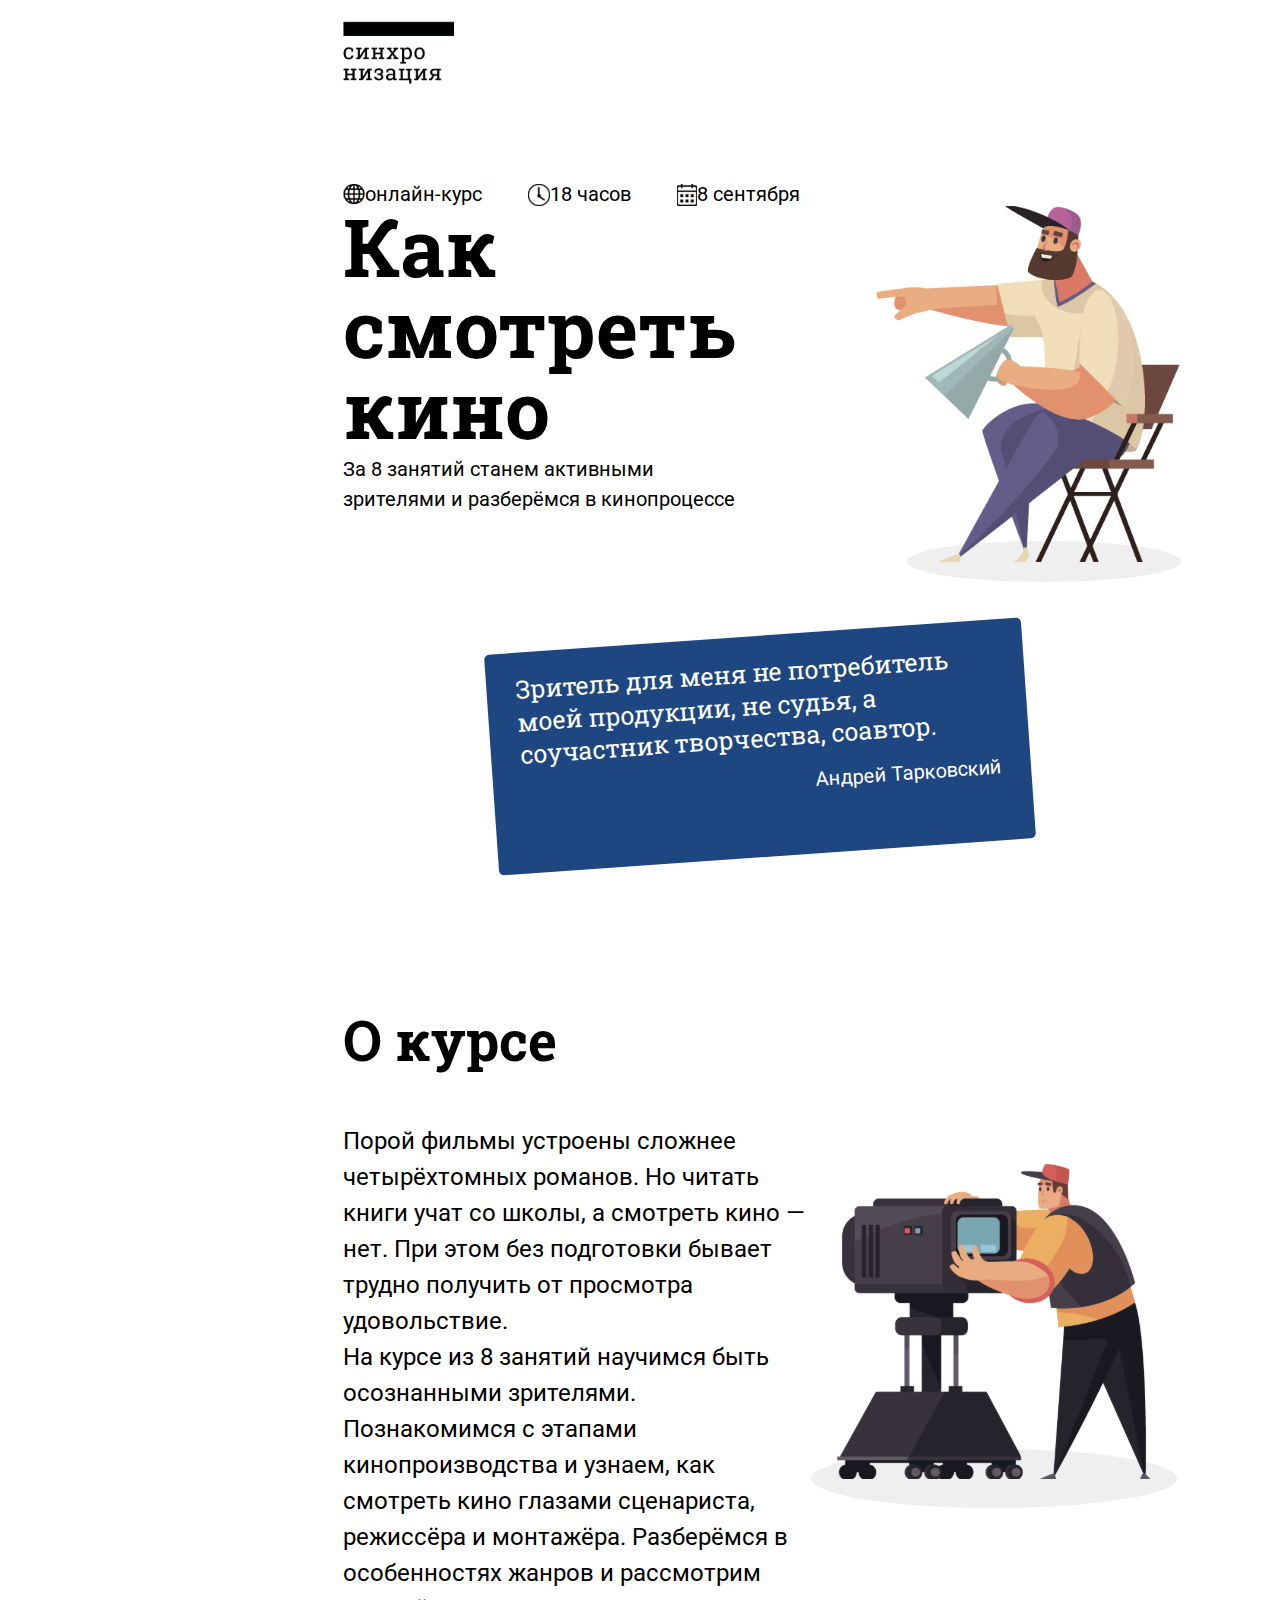
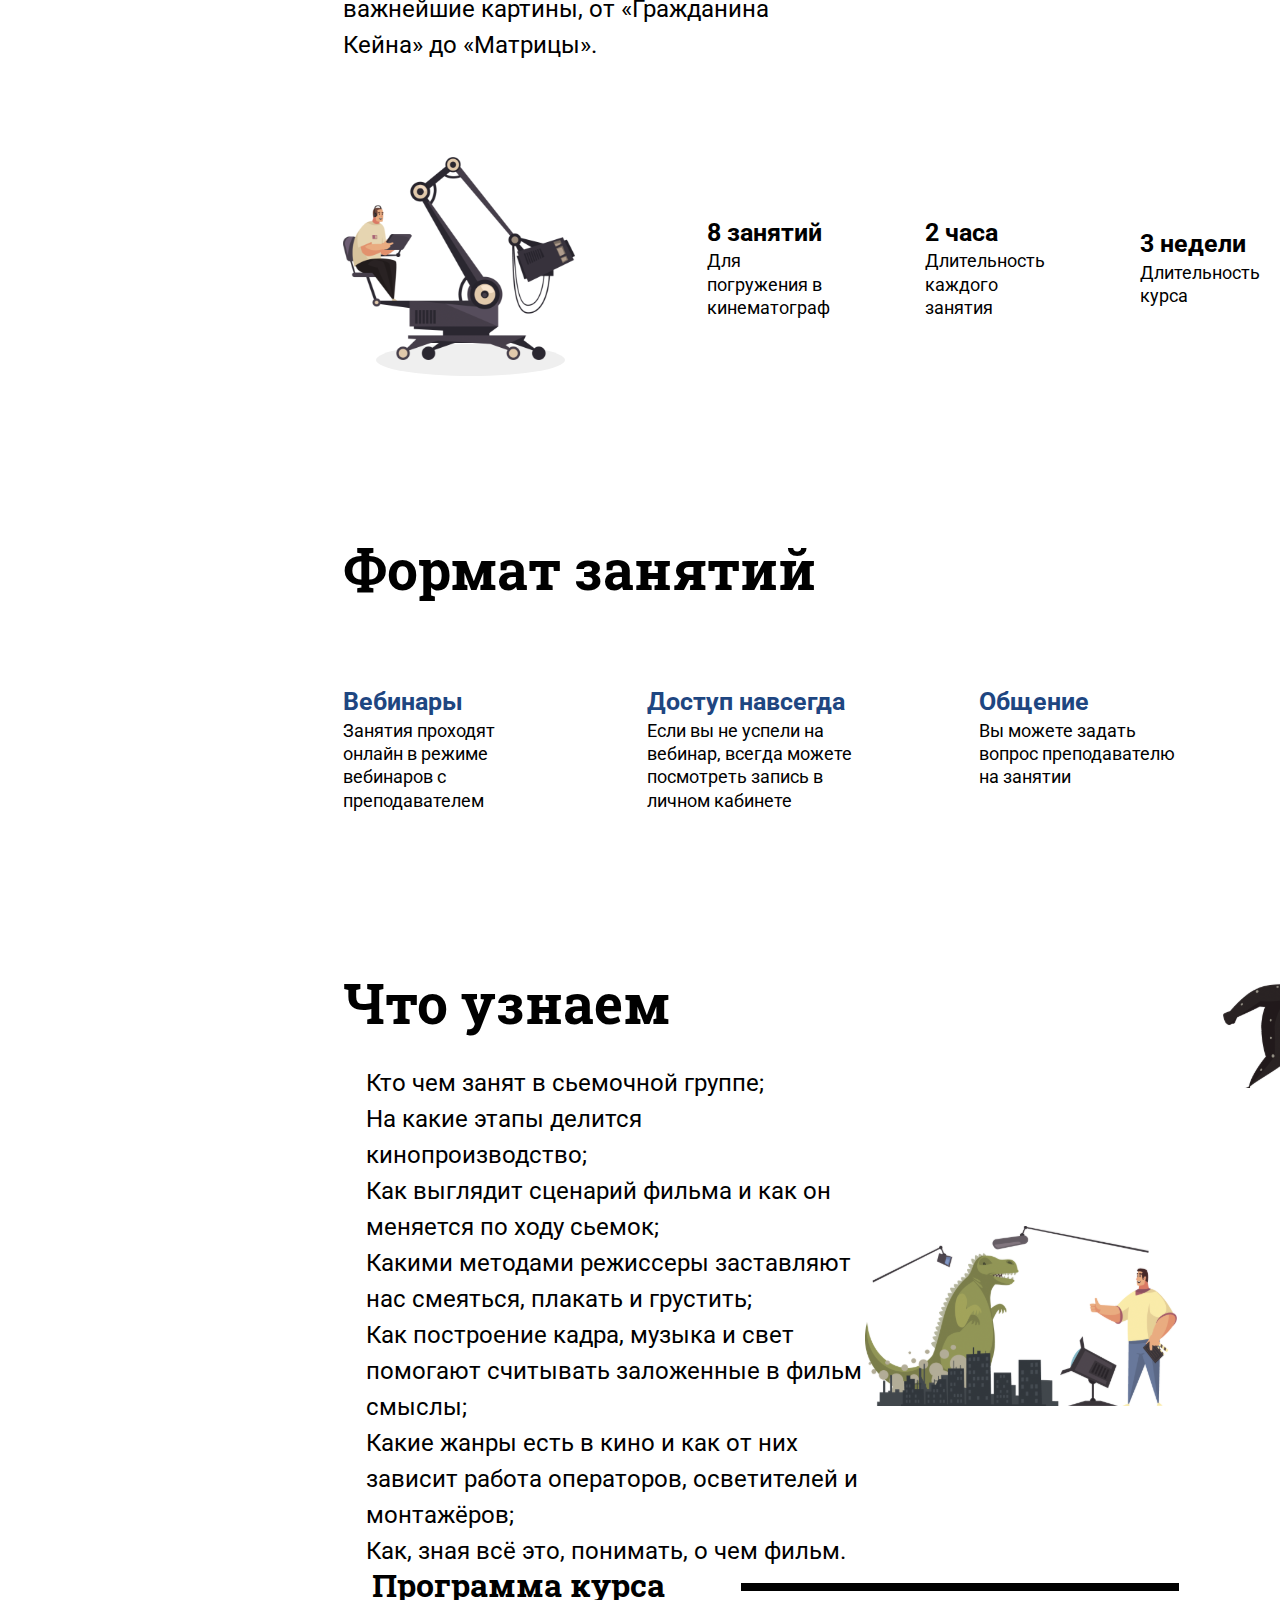
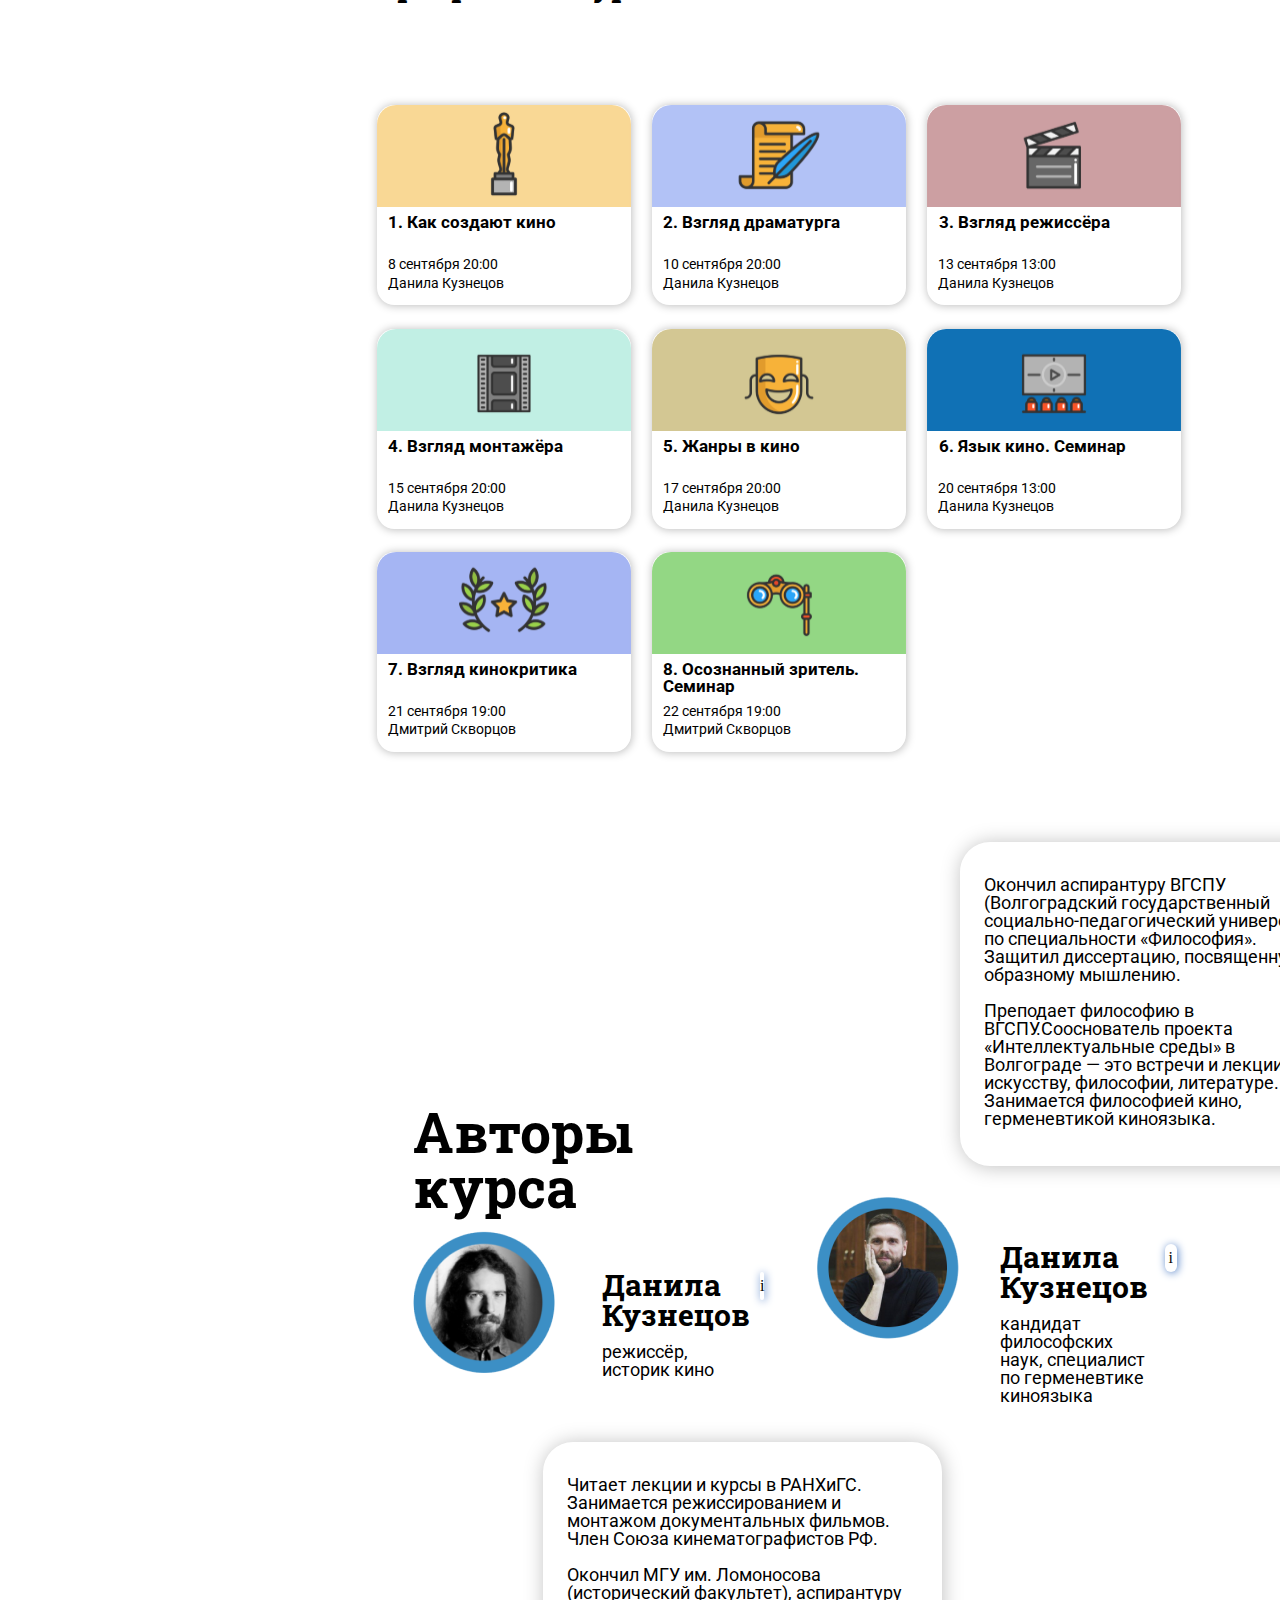
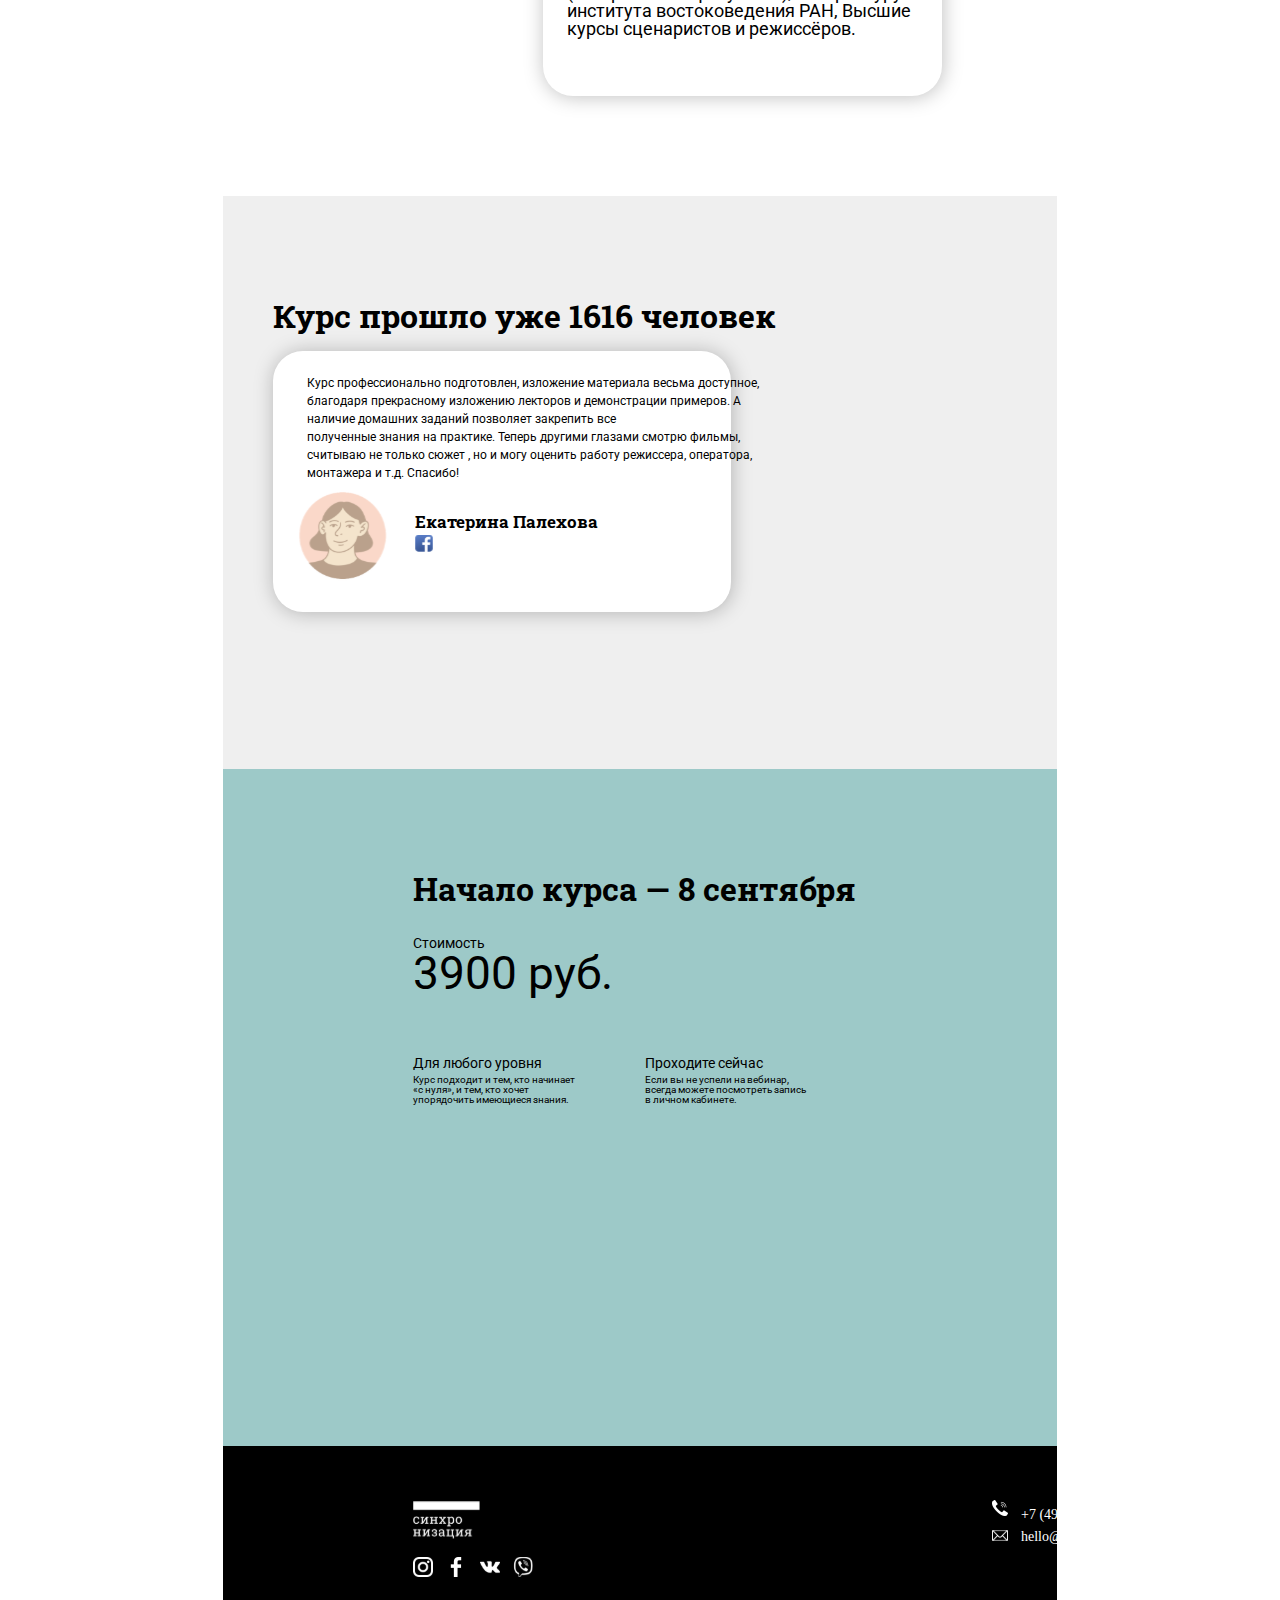
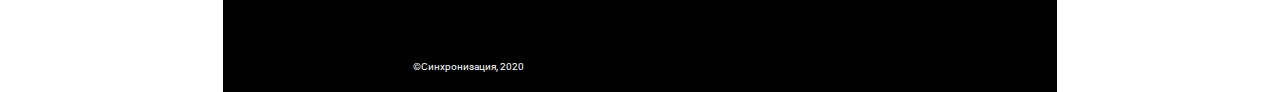
==== commit b9b4327f: "Added images" ====
--- a/index.html
+++ b/index.html
@@ -8,253 +8,384 @@
     <title>Document</title>
     <link rel="stylesheet" href="stylefirstthree.css">
     <link rel="stylesheet" href="style-Alexey.css">
-    <link rel="stylesheet" href="dinara.css" </head>
-
-    <body>
-        <div class="outer">
-            <article id="cover">
-                <div class="inner">
-                    <div class="sinc-photo">
-                        <img class="sinc" src="./images/sinc.svg">
-                    </div>
-                    <div class="courseinfo">
-                        <div class="courseinfo-block">
-                            <img class="globe" src="./images/globe.svg">
-                            <p class="header-text">онлайн-курс</p>
-                        </div>
-                        <div class="courseinfo-block">
-                            <img class="hours" src="./images/watches.svg">
-                            <p class="header-text">18 часов</p>
-                        </div>
-                        <div class="courseinfo-block">
-                            <img class="calendar" src="./images/calendar.svg">
-                            <p class="header-text">8 сентября</p>
-                        </div>
-                    </div>
-                    <div class="firstline">
-                        <div class="firsrtline-left">
-                            <h1 class="firstline-title">Как смотреть кино</h1>
-                            <p class="firstline-text">За 8 занятий станем активными зрителями и разберёмся в кинопроцессе
+    <link rel="stylesheet" href="dinara.css">
+    <link rel="stylesheet" href="reset.css">
+    <link rel="stylesheet" href="karpovich.css">
+</head>
+
+<body>
+    <div class="outer">
+        <article id="cover">
+            <div class="inner">
+                <div class="sinc-photo">
+                    <img class="sinc" src="./images/sinc.svg">
+                </div>
+                <div class="courseinfo">
+                    <div class="courseinfo-block">
+                        <img class="globe" src="./images/globe.svg">
+                        <p class="header-text">онлайн-курс</p>
+                    </div>
+                    <div class="courseinfo-block">
+                        <img class="hours" src="./images/watches.svg">
+                        <p class="header-text">18 часов</p>
+                    </div>
+                    <div class="courseinfo-block">
+                        <img class="calendar" src="./images/calendar.svg">
+                        <p class="header-text">8 сентября</p>
+                    </div>
+                </div>
+                <div class="firstline">
+                    <div class="firsrtline-left">
+                        <h1 class="firstline-title">Как смотреть кино</h1>
+                        <p class="firstline-text">За 8 занятий станем активными зрителями и разберёмся в кинопроцессе
+                        </p>
+                    </div>
+                    <div class="pointingmancl">
+                        <img class="pointingman" src="./images/pointingman.svg">
+                    </div>
+                </div>
+                <div class="quote">
+                    <p class="quote-text">Зритель для меня не потребитель моей продукции, не судья, а соучастник
+                        творчества, соавтор. </p>
+                    <p class="quote-author">Андрей Тарковский</p>
+                </div>
+            </div>
+        </article>
+        <article id="about-course">
+            <div class="inner">
+                <div class="secondline-top">
+                    <div class="secondline-topleft">
+                        <h1 class="secondline-title">О курсе</h1>
+                        <p class="secondline-text">Порой фильмы устроены сложнее четырёхтомных романов. Но читать книги
+                            учат со школы, а смотреть кино — нет. При этом без подготовки бывает трудно получить от
+                            просмотра удовольствие.</p>
+                        <p class="secondline-text">На курсе из 8 занятий научимся быть осознанными зрителями.
+                            Познакомимся с этапами кинопроизводства и узнаем, как смотреть кино глазами сценариста,
+                            режиссёра и монтажёра. Разберёмся в особенностях жанров и рассмотрим важнейшие картины,
+                            от «Гражданина Кейна» до «Матрицы».</p>
+                    </div>
+                    <div class="secondline-topright">
+                        <img class="cameraman" src="./images/cameraman.svg">
+                    </div>
+                </div>
+                <div class="thirdline">
+                    <div class="thirdline-picture">
+                        <img class="officeman" src="./images/officeman.svg">
+                    </div>
+                    <div class="thirdline-right">
+                        <div class="bottom">
+                            <h2 class="third-title">8 занятий</h2>
+                            <p class="bottom-text">Для погружения в кинематограф</p>
+                        </div>
+                        <div class="bottom">
+                            <h2 class="third-title">2 часа</h2>
+                            <p class="bottom-text">Длительность каждого занятия</p>
+                        </div>
+                        <div class="bottom">
+                            <h2 class="third-title">3 недели</h2>
+                            <p class="bottom-text">Длительность курса</p>
+                        </div>
+                    </div>
+                </div>
+                <div class="thirdline-mobile">
+                    <div class="thirdline-right">
+                        <div class="bottom">
+                            <h2 class="third-title">8 занятий</h2>
+                            <p class="bottom-text">Для погружения в кинематограф</p>
+                        </div>
+                        <div class="bottom">
+                            <h2 class="third-title">2 часа</h2>
+                            <p class="bottom-text">Длительность каждого занятия</p>
+                        </div>
+                        <div class="bottom">
+                            <h2 class="third-title">3 недели</h2>
+                            <p class="bottom-text">Длительность курса</p>
+                        </div>
+                    </div>
+                    <img class="officeman" src="./images/officeman.svg">
+                </div>
+            </div>
+        </article>
+        <article id="format">
+            <div class="inner">
+                <div class="fourthline">
+                    <h1 class="format">Формат занятий</h1>
+                    <div class="fourthline-bottom">
+                        <div class="vebinars">
+                            <h2 class="fourth-title">Вебинары</h2>
+                            <p class="fourth-text">Занятия проходят онлайн в режиме вебинаров с преподавателем</p>
+                        </div>
+                        <div class="access">
+                            <h2 class="fourth-title">Доступ навсегда</h2>
+                            <p class="fourth-text">Если вы не успели на вебинар, всегда можете посмотреть запись в
+                                личном кабинете</p>
+                        </div>
+                        <div class="chatting">
+                            <h2 class="fourth-title">Общение</h2>
+                            <p class="fourth-text">Вы можете задать вопрос преподавателю на занятии</p>
+                        </div>
+                    </div>
+                    <img class="fencing" src="./images/fencing.svg">
+                </div>
+            </div>
+        </article>
+        <article id="what-do">
+            <div class="inner">
+                <div class="aaa">
+                    Что узнаем
+                </div>
+                <div class="cont">
+                    <ul class="dina-text">
+                        <li>Кто чем занят в сьемочной группе;</li>
+                        <li>На какие этапы делится кинопроизводство;</li>
+                        <li>Как выглядит сценарий фильма и как он меняется по ходу сьемок;</li>
+                        <li>Какими методами режиссеры заставляют нас смеяться, плакать и грустить; </li>
+                        <li>Как построение кадра, музыка и свет помогают считывать заложенные в фильм смыслы;</li>
+                        <li>Какие жанры есть в кино и как от них зависит работа операторов, осветителей и монтажёров;
+                        </li>
+                        <li>Как, зная всё это, понимать, о чем фильм.</li>
+                    </ul>
+                    <div class="picture">
+                        <img class="dina-logo" src="images/about-course/logo.svg" />
+                    </div>
+
+                </div>
+            </div>
+        </article>
+        <article id="course-program">
+            <div class="inner">
+                <div class="header">
+                    <p class="alexey-header-text">Программа курса</p>
+                    <div class="line"></div>
+                </div>
+                <div class="content">
+                    <div class="block">
+                        <img class="block-picture" src="./images/img-1.svg" alt="img1">
+                        <div class="block-text">
+                            <p class="block-text-header">1. Как создают кино</p>
+                            <ul class="block-text-footer">
+                                <li>8 сентября 20:00</li>
+                                <li>Данила Кузнецов</li>
+                            </ul>
+                        </div>
+                    </div>
+                    <div class="block">
+                        <img class="block-picture" src="./images/img-2.svg" alt="img2">
+                        <div class="block-text">
+                            <p class="block-text-header">2. Взгляд драматурга</p>
+                            <ul class="block-text-footer">
+                                <li>10 сентября 20:00</li>
+                                <li>Данила Кузнецов</li>
+                            </ul>
+                        </div>
+                    </div>
+                    <div class="block">
+                        <img class="block-picture" src="./images/img-3.svg" alt="img3">
+                        <div class="block-text">
+                            <p class="block-text-header">3. Взгляд режиссёра</p>
+                            <ul class="block-text-footer">
+                                <li>13 сентября 13:00</li>
+                                <li>Данила Кузнецов</li>
+                            </ul>
+                        </div>
+                    </div>
+                    <div class="block">
+                        <img class="block-picture" src="./images/img-4.svg" alt="img4">
+                        <div class="block-text">
+                            <p class="block-text-header">4. Взгляд монтажёра</p>
+                            <ul class="block-text-footer">
+                                <li>15 сентября 20:00</li>
+                                <li>Данила Кузнецов</li>
+                            </ul>
+                        </div>
+                    </div>
+                    <div class="block">
+                        <img class="block-picture" src="./images/img-5.svg" alt="img5">
+                        <div class="block-text">
+                            <p class="block-text-header">5. Жанры в кино</p>
+                            <ul class="block-text-footer">
+                                <li>17 сентября 20:00</li>
+                                <li>Данила Кузнецов</li>
+                            </ul>
+                        </div>
+                    </div>
+                    <div class="block">
+                        <img class="block-picture" src="./images/img-6.svg" alt="img6">
+                        <div class="block-text">
+                            <p class="block-text-header">6. Язык кино. Семинар</p>
+                            <ul class="block-text-footer">
+                                <li>20 сентября 13:00</li>
+                                <li>Данила Кузнецов</li>
+                            </ul>
+                        </div>
+                    </div>
+                    <div class="block">
+                        <img class="block-picture" src="./images/img-7.svg" alt="img7">
+                        <div class="block-text">
+                            <p class="block-text-header">7. Взгляд кинокритика</p>
+                            <ul class="block-text-footer">
+                                <li>21 сентября 19:00</li>
+                                <li>Дмитрий Скворцов</li>
+                            </ul>
+                        </div>
+                    </div>
+                    <div class="block">
+                        <img class="block-picture" src="./images/img-8.svg" alt="img8">
+                        <div class="block-text">
+                            <p class="block-text-header">8. Осознанный зритель. Семинар</p>
+                            <ul class="block-text-footer">
+                                <li>22 сентября 19:00</li>
+                                <li>Дмитрий Скворцов</li>
+                            </ul>
+                        </div>
+                    </div>
+                </div>
+                <div class="content-mob">
+                    <img class="block-picture" src="./images/img-1-mob.svg" alt="img1">
+                    <img class="block-picture" src="./images/img-2-mob.svg" alt="img2">
+                    <img class="block-picture" src="./images/img-3-mob.svg" alt="img3">
+                    <img class="block-picture" src="./images/img-4-mob.svg" alt="img4">
+                    <img class="block-picture" src="./images/img-5-mob.svg" alt="img5">
+                    <img class="block-picture" src="./images/img-6-mob.svg" alt="img6">
+                    <img class="block-picture" src="./images/img-7-mob.svg" alt="img7">
+                    <img class="block-picture" src="./images/img-8-mob.svg" alt="img8">
+                </div>
+            </div>
+        </article>
+        <article id="authors">
+            <div class="inner">
+                <div class="wrapper_autors">
+                    <div class="autors_left">
+                        <h2>Авторы курса</h2>
+                        <div class="autors_lefttop">
+                            <div class="autors_photo">
+                                <img src="./images/Kyznetsov.png" alt="kyznetsov">
+                            </div>
+                            <div class="information_kyznetsov">
+                                <p class="autor_speciality">Данила Кузнецов</p>
+                                <p class="speciality">режиссёр, историк кино</p>
+                            </div>
+                            <p class="icon_auto">i</p>
+                        </div>
+
+                        <div class="autors_leftbottom">
+                            <p>Читает лекции и курсы в РАНХиГС.<br> Занимается режиссированием и<br> монтажом
+                                документальных
+                                фильмов.<br> Член Союза кинематографистов РФ.<br>
+                                <br>
+                                Окончил МГУ им. Ломоносова<br> (исторический факультет), аспирантуру<br> института
+                                востоковедения РАН,
+                                Высшие<br> курсы сценаристов и режиссёров.
                             </p>
                         </div>
-                        <div class="pointingmancl">
-                            <img class="pointingman" src="./images/pointingman.svg">
-                        </div>
-                    </div>
-                    <div class="quote">
-                        <p class="quote-text">Зритель для меня не потребитель моей продукции, не судья, а соучастник творчества, соавтор. </p>
-                        <p class="quote-author">Андрей Тарковский</p>
-                    </div>
-                </div>
-            </article>
-            <article id="about-course">
-                <div class="inner">
-                    <div class="secondline-top">
-                        <div class="secondline-topleft">
-                            <h1 class="secondline-title">О курсе</h1>
-                            <p class="secondline-text">Порой фильмы устроены сложнее четырёхтомных романов. Но читать книги учат со школы, а смотреть кино — нет. При этом без подготовки бывает трудно получить от просмотра удовольствие.</p>
-                            <p class="secondline-text">На курсе из 8 занятий научимся быть осознанными зрителями. Познакомимся с этапами кинопроизводства и узнаем, как смотреть кино глазами сценариста, режиссёра и монтажёра. Разберёмся в особенностях жанров и рассмотрим важнейшие
-                                картины, от «Гражданина Кейна» до «Матрицы».</p>
-                        </div>
-                        <div class="secondline-topright">
-                            <img class="cameraman" src="./images/cameraman.svg">
-                        </div>
-                    </div>
-                    <div class="thirdline">
-                        <div class="thirdline-picture">
-                            <img class="officeman" src="./images/officeman.svg">
-                        </div>
-                        <div class="thirdline-right">
-                            <div class="bottom">
-                                <h2 class="third-title">8 занятий</h2>
-                                <p class="bottom-text">Для погружения в кинематограф</p>
-                            </div>
-                            <div class="bottom">
-                                <h2 class="third-title">2 часа</h2>
-                                <p class="bottom-text">Длительность каждого занятия</p>
-                            </div>
-                            <div class="bottom">
-                                <h2 class="third-title">3 недели</h2>
-                                <p class="bottom-text">Длительность курса</p>
-                            </div>
-                        </div>
-                    </div>
-                    <div class="thirdline-mobile">
-                        <div class="thirdline-right">
-                            <div class="bottom">
-                                <h2 class="third-title">8 занятий</h2>
-                                <p class="bottom-text">Для погружения в кинематограф</p>
-                            </div>
-                            <div class="bottom">
-                                <h2 class="third-title">2 часа</h2>
-                                <p class="bottom-text">Длительность каждого занятия</p>
-                            </div>
-                            <div class="bottom">
-                                <h2 class="third-title">3 недели</h2>
-                                <p class="bottom-text">Длительность курса</p>
-                            </div>
-                        </div>
-                        <img class="officeman" src="./images/officeman.svg">
-                    </div>
-                </div>
-            </article>
-            <article id="format">
-                <div class="inner">
-                    <div class="fourthline">
-                        <h1 class="format">Формат занятий</h1>
-                        <div class="fourthline-bottom">
-                            <div class="vebinars">
-                                <h2 class="fourth-title">Вебинары</h2>
-                                <p class="fourth-text">Занятия проходят онлайн в режиме вебинаров с преподавателем</p>
-                            </div>
-                            <div class="access">
-                                <h2 class="fourth-title">Доступ навсегда</h2>
-                                <p class="fourth-text">Если вы не успели на вебинар, всегда можете посмотреть запись в личном кабинете</p>
-                            </div>
-                            <div class="chatting">
-                                <h2 class="fourth-title">Общение</h2>
-                                <p class="fourth-text">Вы можете задать вопрос преподавателю на занятии</p>
-                            </div>
-                        </div>
-                        <img class="fencing" src="./images/fencing.svg">
-                    </div>
-                </div>
-            </article>
-            <article id="what-do">
-                <div class="inner">
-                    <div class="aaa">
-                        Что узнаем
-                    </div>
-                    <div class="cont">
-                        <ul class="dina-text">
-                            <li>Кто чем занят в сьемочной группе;</li>
-                            <li>На какие этапы делится кинопроизводство;</li>
-                            <li>Как выглядит сценарий фильма и как он меняется по ходу сьемок;</li>
-                            <li>Какими методами режиссеры заставляют нас смеяться, плакать и грустить; </li>
-                            <li>Как построение кадра, музыка и свет помогают считывать заложенные в фильм смыслы;</li>
-                            <li>Какие жанры есть в кино и как от них зависит работа операторов, осветителей и монтажёров;</li>
-                            <li>Как, зная всё это, понимать, о чем фильм.</li>
-                        </ul>
-                        <div class="picture">
-                            <img class="dina-logo" src="images/about-course/logo.svg" />
-                        </div>
-
-                    </div>
-                </div>
-            </article>
-            <article id="course-program">
-                <div class="inner">
-                    <div class="header">
-                        <p class="alexey-header-text">Программа курса</p>
-                        <div class="line"></div>
-                    </div>
-                    <div class="content">
-                        <div class="block">
-                            <img class="block-picture" src="./images/img-1.svg" alt="img1">
-                            <div class="block-text">
-                                <p class="block-text-header">1. Как создают кино</p>
-                                <ul class="block-text-footer">
-                                    <li>8 сентября 20:00</li>
-                                    <li>Данила Кузнецов</li>
-                                </ul>
-                            </div>
-                        </div>
-                        <div class="block">
-                            <img class="block-picture" src="./images/img-2.svg" alt="img2">
-                            <div class="block-text">
-                                <p class="block-text-header">2. Взгляд драматурга</p>
-                                <ul class="block-text-footer">
-                                    <li>10 сентября 20:00</li>
-                                    <li>Данила Кузнецов</li>
-                                </ul>
-                            </div>
-                        </div>
-                        <div class="block">
-                            <img class="block-picture" src="./images/img-3.svg" alt="img3">
-                            <div class="block-text">
-                                <p class="block-text-header">3. Взгляд режиссёра</p>
-                                <ul class="block-text-footer">
-                                    <li>13 сентября 13:00</li>
-                                    <li>Данила Кузнецов</li>
-                                </ul>
-                            </div>
-                        </div>
-                        <div class="block">
-                            <img class="block-picture" src="./images/img-4.svg" alt="img4">
-                            <div class="block-text">
-                                <p class="block-text-header">4. Взгляд монтажёра</p>
-                                <ul class="block-text-footer">
-                                    <li>15 сентября 20:00</li>
-                                    <li>Данила Кузнецов</li>
-                                </ul>
-                            </div>
-                        </div>
-                        <div class="block">
-                            <img class="block-picture" src="./images/img-5.svg" alt="img5">
-                            <div class="block-text">
-                                <p class="block-text-header">5. Жанры в кино</p>
-                                <ul class="block-text-footer">
-                                    <li>17 сентября 20:00</li>
-                                    <li>Данила Кузнецов</li>
-                                </ul>
-                            </div>
-                        </div>
-                        <div class="block">
-                            <img class="block-picture" src="./images/img-6.svg" alt="img6">
-                            <div class="block-text">
-                                <p class="block-text-header">6. Язык кино. Семинар</p>
-                                <ul class="block-text-footer">
-                                    <li>20 сентября 13:00</li>
-                                    <li>Данила Кузнецов</li>
-                                </ul>
-                            </div>
-                        </div>
-                        <div class="block">
-                            <img class="block-picture" src="./images/img-7.svg" alt="img7">
-                            <div class="block-text">
-                                <p class="block-text-header">7. Взгляд кинокритика</p>
-                                <ul class="block-text-footer">
-                                    <li>21 сентября 19:00</li>
-                                    <li>Дмитрий Скворцов</li>
-                                </ul>
-                            </div>
-                        </div>
-                        <div class="block">
-                            <img class="block-picture" src="./images/img-8.svg" alt="img8">
-                            <div class="block-text">
-                                <p class="block-text-header">8. Осознанный зритель. Семинар</p>
-                                <ul class="block-text-footer">
-                                    <li>22 сентября 19:00</li>
-                                    <li>Дмитрий Скворцов</li>
-                                </ul>
-                            </div>
-                        </div>
-                    </div>
-                    <div class="content-mob">
-                        <img class="block-picture" src="./images/img-1-mob.svg" alt="img1">
-                        <img class="block-picture" src="./images/img-2-mob.svg" alt="img2">
-                        <img class="block-picture" src="./images/img-3-mob.svg" alt="img3">
-                        <img class="block-picture" src="./images/img-4-mob.svg" alt="img4">
-                        <img class="block-picture" src="./images/img-5-mob.svg" alt="img5">
-                        <img class="block-picture" src="./images/img-6-mob.svg" alt="img6">
-                        <img class="block-picture" src="./images/img-7-mob.svg" alt="img7">
-                        <img class="block-picture" src="./images/img-8-mob.svg" alt="img8">
-                    </div>
-                </div>
-            </article>
-            <article id="authors">
-
-            </article>
-            <article id="description">
-
-            </article>
-            <article id="info">
-
-            </article>
-            <footer>
-
-            </footer>
-        </div>
-    </body>
+                    </div>
+                    <div class="autors_right">
+                        <div class="autors_rightbottom">
+                            <p>Окончил аспирантуру ВГСПУ (Волгоградский государственный социально-педагогический
+                                университет) по специальности «Философия». Защитил диссертацию, посвященную образному
+                                мышлению.
+                                <br>
+                                <br>
+                                Преподает философию в ВГСПУ.Сооснователь проекта «Интеллектуальные среды» в Волгограде —
+                                это встречи и лекции по искусству, философии, литературе. Занимается философией кино,
+                                герменевтикой киноязыка.
+                            </p>
+                        </div>
+                        <div class="autors_righttop">
+                            <div class="autors_photo_right">
+                                <img src="./images/Kyznet.png" alt="kyznet">
+                            </div>
+                            <div class="information_kyznetsov_right">
+                                <p class="autor_speciality_right">Данила Кузнецов</p>
+                                <p class="speciality">кандидат философских наук, специалист<br> по герменевтике
+                                    киноязыка</p>
+                            </div>
+                            <p class="icon_auto_two">i</p>
+                        </div>
+                    </div>
+                </div>
+            </div>
+        </article>
+        <article id="description">
+            <div class="innermain_content7">
+                <div class="wrapper_main_content7">
+                    <h2>Курс прошло уже 1616 человек</h2>
+                    <div class="wrapper_information">
+                        <p class="content">Курс профессионально подготовлен, изложение материала весьма доступное,
+                            благодаря
+                            прекрасному изложению лекторов и демонстрации примеров. А наличие домашних заданий позволяет
+                            закрепить
+                            все<br>
+                            полученные знания на практике. Теперь другими глазами смотрю фильмы, считываю не только
+                            сюжет , но и
+                            могу оценить работу режиссера, оператора, монтажера и т.д. Спасибо!</p>
+                        <img src="./images/face.svg" alt="face" class="face">
+                        <div class="autor">
+                            <p>Екатерина Палехова</p>
+                            <img src="./images/faceboock.svg" alt="faceboock">
+                        </div>
+                    </div>
+                </div>
+            </div>
+        </article>
+        <!---------------------------------------------------------------------------->
+        <!---------------------------------------------------------------------------->
+        <!---------------------------------------------------------------------------->
+        <article id="info">
+            <div class="inner">
+                <div class="inner_main_content8">
+                    <div class="main_content8">
+                        <h1>Начало курса — 8 сентября</h1>
+                        <p class="price">Стоимость</p>
+                        <p class="money">3900 руб.</p>
+                        <div class="wrapper_text">
+                            <div class="wrapper_content1">
+                                <h4>Для любого уровня</h4>
+                                <p>Курс подходит и тем, кто начинает<br> «с нуля», и тем, кто хочет<br> упорядочить
+                                    имеющиеся знания.
+                                <p>
+                            </div>
+                            <div class="wrapper_content2">
+                                <h4>Проходите сейчас</h4>
+                                <p>Если вы не успели на вебинар,<br> всегда можете посмотреть запись<br> в личном
+                                    кабинете.
+                                <p>
+                            </div>
+                        </div>
+                    </div>
+                </div>
+            </div>
+        </article>
+        <!---------------------------------------------------------------------------->
+        <!---------------------------------------------------------------------------->
+        <!---------------------------------------------------------------------------->
+        <footer>
+            <div class="inner">
+                <div class="inner_cont">
+                    <div class="footer-content">
+                        <img src="./images/logo_mobile_white.svg" alt="Footer_synchronization" class="footer_synch">
+                        <div class="footer_icon">
+                            <img src="./images/insta.svg" alt="insta">
+                            <img src="./images/fb.svg" alt="faceboock">
+                            <img src="./images/vk.svg" alt="vk">
+                            <img src="./images/watsap.svg" alt="watsap">
+                        </div>
+                    </div>
+                    <div class="footer-content_two">
+                        <div class="footer_icon_two">
+                            <img src="./images/phone_white.svg" alt="phone" class="phone">
+                            <img src="./images/mail_white.svg" alt="mail" class="mail">
+                        </div>
+                        <div class="footer_icon_two">
+                            <p>+7 (499) 39-146-39</p>
+                            <p>hello@synchronize.ru</p>
+                        </div>
+                    </div>
+                </div>
+                <p class="footer_tekst">©Синхронизация, 2020</p>
+            </div>
+        </footer>
+    </div>
+</body>
 
 </html>--- a/karpovich.css
+++ b/karpovich.css
@@ -0,0 +1,867 @@
+@import url('https://fonts.googleapis.com/css2?family=Roboto+Slab:wght@700&display=swap');
+@import url('https://fonts.googleapis.com/css2?family=Roboto&display=swap');
+#authors{
+  background-color: white;
+  width: 100%;
+}
+.other_one {
+  max-width: 1440px;
+  width: 100%;
+  margin: auto;
+  border: 1px solid red;
+}
+.inner{
+  margin: 0 auto;
+  max-width: 1440px;
+  width: 100%;
+}
+.wrapper_autors{
+  display: flex;
+  flex-direction: row;
+  justify-content: space-between;
+  width: 100%;
+  height: auto;
+}
+.wrapper_autors h2{
+  font-family: 'Roboto Slab', serif;
+  font-size: 55px;
+  line-height: 55,76px;
+  font-weight: 700;
+  padding-top: 282px;
+  padding-left: 70px;
+}
+.autors_lefttop{
+  display: flex;
+  flex-direction: row;
+}
+.autors_left{
+  padding-top: 46px;
+  width:50%;
+}
+.autors_photo{
+  width: 189px;
+  height: 178px;
+  padding-left: 50px;
+}
+.information_kyznetsov{
+  padding-left: 20px;
+  padding-top: 56px;
+}
+.autor_speciality{
+  font-family: 'Roboto Slab', serif;
+  font-size: 30px;
+  line-height: 30,42px;
+  font-weight: 700;
+}
+.speciality{
+  font-family: 'Roboto', serif;
+  font-size: 18px;
+  line-height: 23,4px;
+  font-weight: 400;
+  padding-top: 13px;
+}
+.icon_auto{
+  background: #FFFFFF;
+  box-shadow: 1px 1px 8px #5784C8;
+  width: 28px;
+  height: 28px;
+  display: flex;
+  align-items: center;
+  justify-content: center;
+  border-radius: 70px;
+  margin-top: 58px;
+}
+.autors_leftbottom{
+  width: 399px;
+  height: 254px;
+  background: #FFFFFF;
+  box-shadow: 1px 1px 20px rgba(0, 0, 0, 0.25);
+  border-radius: 30px;
+  margin: 50px 0px 100px 200px;
+  
+}
+.autors_leftbottom p{
+  font-family: 'Roboto', serif;
+  font-size: 18px;
+  line-height: 23,4px;
+  font-weight: 400;
+  padding: 34px 24px;
+}
+.autors_right{
+  padding-top: 46px;
+  width:50%;
+  height: auto;
+}
+.man{
+  padding-left: 350px;
+  width: 253px;
+  height: 199px;
+}
+.autors_righttop{
+  display: flex;
+  flex-direction: row;
+  padding-left: 40px;
+  position: relative;
+  }
+.autors_photo_right{
+  width: 189px;
+  height: 178px;
+}
+.information_kyznetsov_right{
+  padding-left: 20px;
+  padding-top: 56px;
+}
+.autor_speciality_right{
+  font-family: 'Roboto Slab', serif;
+  font-size: 30px;
+  line-height: 30,42px;
+  font-weight: 700;
+}
+.kyznet{
+  width: 180px;
+  height: 166px;
+}
+.speciality{
+  font-family: 'Roboto', serif;
+  font-size: 18px;
+  line-height: 23,4px;
+  font-weight: 400;
+  padding-top: 13px;
+}
+.icon_auto{
+  background: #FFFFFF;
+  box-shadow: 1px 1px 8px #5784C8;
+  width: 28px;
+  height: 28px;
+  display: flex;
+  align-items: center;
+  justify-content: center;
+  border-radius: 70px;
+  margin-top: 58px;
+  margin-left: 10px;
+}
+.autors_rightbottom{
+  display: inline-block;
+  width: 399px;
+  height: 324px;
+  background: #FFFFFF;
+  box-shadow: 1px 1px 20px rgba(0, 0, 0, 0.25);
+  border-radius: 30px;
+  margin: 0px 0px 20px 200px;
+  margin-top: 20px;
+}
+.autors_rightbottom p{
+  font-family: 'Roboto', serif;
+  font-size: 18px;
+  line-height: 23,4px;
+  font-weight: 400;
+  padding: 34px 24px;
+}
+.icon_auto_two{
+  background: #FFFFFF;
+  box-shadow: 1px 1px 8px #5784C8;
+  width: 28px;
+  height: 28px;
+  display: flex;
+  align-items: center;
+  justify-content: center;
+  border-radius: 70px;
+  margin-top: 58px;
+  margin-left: 10px;
+}
+@media screen and (max-width:1279px){
+  .inner{
+    max-width: 1279px;
+    margin: 0 auto;
+  }
+  .wrapper_autors h2{
+    font-size: 32px;
+    line-height: 32,44px;
+  }
+  .autors_left{
+    padding-top: 0px;
+  }
+  .autors_photo img, .autors_photo{
+    width: 109px;
+    height: 103px;
+    padding-left: 40px;
+    padding-top: 26px;
+  }
+  .information_kyznetsov{
+    padding-left: 40px;
+    padding-top: 76px;
+  }
+  .autor_speciality{
+    font-size: 17px;
+    line-height: 17,24px;
+    width: 180px;
+  }
+  .speciality{
+    font-size: 10px;
+    line-height: 13px;
+  }
+  .icon_auto{
+    width: 16px;
+    height: 16px;
+    margin-top: 78px;
+  }
+  .icon_auto_two{
+    width: 16px;
+    height: 16px;
+    position: absolute;
+    bottom: 60px;
+    left: 300px;
+  }
+  .autors_leftbottom{
+    width: 231px;
+    height: 158px;
+    box-shadow: 0.579167px 0.579167px 11.5833px rgba(0, 0, 0, 0.25);
+    border-radius: 17.375px;
+    margin: 0px 0px 50px 195px;
+  }
+  .autors_leftbottom p{
+    font-size: 10px;
+    line-height: 13px;
+    padding: 17px 14px;
+  }
+  .autors_right{
+    padding-top: 23px;
+    width:50%;
+  }
+  .man{
+    padding-left: 200px;
+    width: 146px;
+    height: 115px;
+  }
+  .autors_righttop{
+    padding-left: 0px;
+    position: relative;
+    }
+  .autors_photo_right,.autors_photo_right img{
+    width: 104px;
+    height: 96px;
+    padding-left: 20px;
+  }
+  .information_kyznetsov_right{
+    padding-left: 18px;
+    padding-top: 20px;
+  }
+  .autor_speciality_right{
+    font-size: 17px;
+    line-height: 17,24px;
+  }
+  .speciality{
+    font-size: 10px;
+    line-height: 13px;
+    padding-top: 8px;
+  }
+  .autors_rightbottom{
+    width: 231px;
+    height: 219px;
+    box-shadow: 0.579167px 0.579167px 11.5833px rgba(0, 0, 0, 0.25);
+    border-radius: 17.375px;
+    margin: 0px 0px 26px 100px;
+    padding-bottom: 13px;
+  }
+  .autors_rightbottom p{
+    font-size: 10px;
+    line-height: 13px;
+    padding: 13px 14px;
+  }
+  @media screen and (max-width:833px){
+    .wrapper_autors{
+      display: none;
+    }
+    .icon_auto_two, .icon_auto{
+      display: none;
+    }
+  }
+  @media screen and (max-width:833px){
+    .inner{
+      margin: 0 auto;
+      max-width: 833px;
+    }
+    .man{
+      display: none;
+    }
+    .wrapper_autors{
+      display: flex;
+      flex-direction: column;
+      justify-content: space-between;
+      width: 100%;
+    }
+    .wrapper_autors h2{
+      font-family: 'Roboto Slab', serif;
+      font-size: 26px;
+      line-height: 26px;
+      font-weight: 700;
+      padding-top: 74px;
+      padding-left: 35px;
+      width: 200px;
+    }
+    .autors_lefttop{
+      display: flex;
+      flex-direction: row;
+    }
+    .autors_left{
+      padding-top: 21px;
+      width:100%;
+    }
+    .autors_photo{
+      padding: 0;
+    }
+   .autors_photo img{
+      width: 88px;
+      height: 82px;
+      padding-left: 25px;
+    }
+    .information_kyznetsov{
+      padding-left: 9px;
+      padding-top: 46px;
+    }
+    .autor_speciality{
+      font-family: 'Roboto Slab', serif;
+      font-size: 14px;
+      line-height: 14,19px;
+      font-weight: 700;
+    }
+    .icon_auto{
+      display: none;
+    }
+    .autors_leftbottom{
+      display: inline-block;
+      width: 224px;
+      height: 144px;
+      box-shadow: none;
+      margin: 0;
+      padding-left: 100px;
+    }
+    .autors_leftbottom p{
+      font-family: 'Roboto', serif;
+      font-size: 10px;
+      line-height: 13px;
+      font-weight: 400;
+    }
+    .autors_right{
+      padding-top: 21px;
+      width:100%;
+      position: relative;
+    }
+    .autors_righttop{
+      display: flex;
+      flex-direction: row;
+      position: relative;
+      bottom: 220px;
+      }
+      .autors_photo_right img{
+        padding: 0;
+      }
+    .autors_photo_right img{
+      width: 88px;
+      height: 77px;
+      padding-top: 20px;
+    }
+    .information_kyznetsov_right{
+      padding: 0;
+      padding-top: 34px;
+
+    }
+    .autor_speciality_right{
+      font-family: 'Roboto Slab', serif;
+      font-size: 14px;
+      line-height: 14,19px;
+      font-weight: 700;
+    }
+    .speciality{
+      font-family: 'Roboto', serif;
+      font-size: 10px;
+      line-height: 13px;
+      font-weight: 400;
+    }
+    .icon_auto{
+      display: none;
+    }
+    .autors_rightbottom{
+      display: inline-block;
+      width: 234px;
+      height: 144px;
+      position: relative;
+      top: 90px;
+      box-shadow: none;
+    }
+    .autors_rightbottom p{
+      font-family: 'Roboto', serif;
+      font-size: 10px;
+      line-height: 13px;
+      font-weight: 400;
+    }
+    .icon_auto_two{
+     display: none;
+    }
+
+  }
+}
+
+/* ------------------------------------------------------------ */
+/* ------------------------------------------------------------ */
+/* ------------------------------------------------------------ */
+/* ------------------------------------------------------------ */
+#description{
+  background-color: #EFEFEF;
+  width: 100%;
+}
+.innermain_content7{
+  padding: 50px 0 122px 50px;
+  max-width: 1440px;
+  margin: 0 auto;
+  height: 780px;
+}
+.wrapper_main_content7 h2{
+  font-family: 'Roboto Slab', serif;
+  font-size: 55px;
+  line-height: 55,76px;
+  font-weight: 700;
+  padding-top: 91px;
+}
+.wrapper_information{
+  position: relative;
+  margin-top: 34px;
+  width: 791px;
+  height: 451px;
+  background-color: white;
+  box-shadow: 1px 1px 20px rgba(0, 0, 0, 0.25);
+  border-radius: 30px;
+}
+.autor{
+  position: absolute;
+  left: 246px;
+  bottom: 99px;
+}
+.autor img{
+  padding-top: 10px;
+}
+.autor p{
+  font-family: 'Roboto Slab', serif;
+  font-size: 30px;
+  line-height: 30,42px;
+  font-weight: 700;
+  color: #000000;
+}
+.face{
+  padding: 10px 0px 0px 26px;
+}
+.content{
+  font-family: 'Roboto', serif;
+  font-size: 20px;
+  line-height: 30px;
+  font-weight: 400;
+  padding-top: 40px;
+  padding-left: 45px;
+  color: #000000;
+}
+@media screen and (max-width:1280px){
+  .inner{
+  margin: 0 auto;
+  max-width: 1440px;
+  width: 100%;
+}
+  .innermain_content7{
+    padding: 52px 0 70px 50px;
+    max-width: 1279px;
+    height: 451px;
+  }
+  .wrapper_main_content7 h2{
+    font-size: 32px;
+    line-height: 32,44px;
+    padding-top: 52px;
+  }
+  .wrapper_information{
+    margin-top: 19px;
+    width: 458px;
+    height: 261px;
+    color: white;
+  }
+  .autor{
+    left: 142px;
+    bottom: 57px;
+  }
+  .autor img{
+    padding-top: 5px;
+    width: 18px;
+    height: 17px;
+  }
+  .autor p{
+    font-size: 17px;
+    line-height: 17,24px;
+  }
+  .face{
+    padding: 5px 0px 0px 15px;
+    width: 110px;
+    height: 97px;
+  }
+  .content{
+    font-size: 12px;
+    line-height: 18px;
+    padding-top: 23px;
+    padding-left: 26px;
+  }
+}
+@media screen and (max-width:833px){
+  .innermain_content7{
+    padding: 42px 36px 0 36px;
+    max-width: 833px;
+    height: 423px;
+  }
+  .wrapper_main_content7 h2{
+    font-size: 26px;
+    line-height: 26,36px;
+    width: 257px;
+    padding-top: 0;
+  }
+  .wrapper_information{
+    margin-top: 11px;
+    width: 308px;
+    height: 248px;
+    background-color: white;
+  }
+  .autor{
+    left: 114px;
+    bottom: 45px;
+  }
+  .autor img{
+    padding-top: 5px;
+    width: 14px;
+    height: 17px;
+  }
+  .autor p{
+    font-size: 10px;
+    line-height: 15px;
+  }
+  .face{
+    padding: 5px 0px 0px 15px;
+    width: 80px;
+    height: 84px;
+  }
+  .content{
+    font-size: 10px;
+    line-height: 15px;
+    padding-top: 18px;
+    padding-left: 21px;
+  }
+}
+
+/* ------------------------------------------------------------ */
+/* ------------------------------------------------------------ */
+/* ------------------------------------------------------------ */
+/* ------------------------------------------------------------ */
+
+#info{
+  width: 100%;
+  background-color: #9DC9C8;
+}
+.inner_main_content8{
+  padding: 179px 0px 122px 0;
+  max-width: 1440px;
+  margin: 0 auto;
+  padding-left: 70px;
+}
+.main_content8 h1{
+  font-family: 'Roboto Slab', serif;
+  font-size: 55px;
+  line-height: 55,76;
+  font-weight: 700;
+}
+.price{
+  font-family: 'Roboto', serif;
+  font-weight: 400;
+  font-size: 25px;
+  line-height: 25,35px;
+  padding-top: 54px;
+}
+.money{
+  font-family: 'Roboto', serif;
+  font-weight: 400;
+  font-size: 80px;
+  line-height: 81,11px;
+}
+.wrapper_text{
+  padding-top: 100px;
+  display: flex;
+  flex-direction: row;
+}
+.wrapper_content1{
+  display: flex;
+  flex-direction: column;
+  justify-content: flex-start;
+}
+.wrapper_content1 h4, .wrapper_content2 h4{
+  font-family: 'Roboto', serif;
+  font-weight: 400;
+  font-size: 25px;
+  line-height: 25,35px;
+}
+.wrapper_content1 p, .wrapper_content2 p{
+  font-family: 'Roboto', serif;
+  font-weight: 400;
+  font-size: 18px;
+  line-height: 18,25px;
+  padding-top: 9px;
+  padding-bottom: 185px;
+}
+.wrapper_content2{
+  padding-left: 70px;
+}
+@media screen and (max-width:1280px){
+  .inner_main_content8{
+    padding-top: 104px;
+    max-width: 1279px;
+  }
+  .main_content8 h1{
+    font-size: 32px;
+    line-height: 32,44px;
+  }
+  .price{
+    font-size: 14px;
+    line-height: 14,19px;
+    padding-top: 31px;
+  }
+  .money{
+    font-size: 46px;
+    line-height: 46,64px;
+  }
+  .wrapper_text{
+    padding-top: 60px;
+  }
+  .wrapper_content1 h4, .wrapper_content2 h4{
+    font-size: 14px;
+    line-height: 14,19px;
+  }
+  .wrapper_content1 p, .wrapper_content2 p{
+    font-size: 10px;
+    line-height: 10,14px;
+    padding-top: 5px;
+    padding-bottom: 107px;
+  }
+  .wrapper_content2{
+    padding-left: 70px;
+  }
+}
+@media screen and (max-width:833px){
+  .inner_main_content8{
+    padding: 62px 32px 72px 36px;
+    max-width: 833px;
+    height: 363px;
+  }
+  .main_content8 h1{
+    font-size: 26px;
+    line-height: 26,36;
+  }
+  .price{
+    font-size: 12px;
+    line-height: 12,17px;
+    padding-top: 22,33px;
+  }
+  .money{
+    font-size: 37px;
+    line-height: 37,51px;
+  }
+  .wrapper_text{
+    padding-top: 70px;
+  }
+  .wrapper_content1 h4, .wrapper_content2 h4{
+    font-size: 12px;
+    line-height: 12,17px;
+  }
+  .wrapper_content1 p, .wrapper_content2 p{
+    font-size: 10px;
+    line-height: 10,14px;
+    padding-top: 5px;
+    padding-bottom: 64px;
+    font-weight: 400;
+  }
+  .wrapper_content2{
+    padding-left: 31px;
+}
+}
+/* ------------------------------------------------------------ */
+/* ------------------------------------------------------------ */
+/* ------------------------------------------------------------ */
+/* ------------------------------------------------------------ */
+footer{
+  width: 100%;
+  background-color: #000000;
+}
+.inner{
+  margin: 0 auto;
+  max-width: 1440px;
+}
+.inner_cont{
+  max-width: 1440px;
+  display: flex;
+  flex-direction: row;
+  padding-top: 54px;
+  padding-left: 70px;
+}
+.footer-content{
+  width: 50%;
+  display: flex;
+  flex-direction: column;
+}
+.footer-content_two{
+  width: 50%;
+  display: flex;
+  justify-content: flex-end;
+  flex-direction: row;
+}
+.footer_synch{
+  width: 115px;
+  height: 68px;
+}
+.footer_icon{
+  width: 200px;
+  display: flex;
+  flex-direction: row;
+  justify-content: space-between;
+}
+.footer_icon img{
+  width: 33px;
+  height: 33px;
+  padding-top: 30px;
+}
+.footer_tekst{
+  color: white;
+  width: 230px;
+  font-size: 18px;
+  font-family: 'Roboto', sans-serif;  
+  line-height: 18,25px;
+  padding: 147px 0 20px 70px;
+}
+.footer_icon_two{
+  display: flex;
+  flex-direction: column;
+}
+.footer_icon_two p{
+  width: 270px;
+  padding-top: 13px;
+  color: white;
+  font-size: 25px;
+  line-height: 25,35px;
+  margin: 0 auto;
+  padding-left: 22px;
+}
+.phone{
+  width: 27px;
+  height: 27px;
+}
+.mail{
+  width: 27px;
+  height: 18px;
+  padding-top: 25px;
+}
+@media screen and (max-width:1280px){
+  .inner{
+    max-width: 1279px;
+    margin: 0 auto;
+  }
+  .footer_synch{
+    width: 67px;
+    height: 40px;
+  }
+  .footer_icon{
+    width: 120px;
+  }
+  .footer_icon img{
+    width: 20px;
+    height: 20px;
+    padding-top: 17px;
+  }
+  .footer_tekst{
+    width: 133px;
+    font-size: 10px;
+    font-family: 'Roboto', sans-serif;  
+    line-height: 10,14px;
+    padding-top: 85px;
+  }
+  .phone{
+    width: 16px;
+    height: 16px;
+  }
+  .mail{
+    width: 16px;
+    height: 11px;
+    padding-top: 14px;
+  }
+  .footer_icon_two p{
+    width: 156px;
+    padding-top: 8px;
+    font-size: 14px;
+    line-height: 14,19px;
+    padding-left: 13px;
+  }
+}
+@media screen and (max-width:833px){
+  .inner_cont{
+    display: flex;
+    flex-direction: column;
+    padding-top: 54px;
+    justify-content: space-between;
+  }
+  .footer-content_two{
+    width: 50%;
+    display: flex;
+    justify-content: flex-start;
+    flex-direction: row;
+    padding-top: 80px;
+  }
+  .footer_synch{
+    width: 115px;
+    height: 68px;
+  }
+  .footer_icon{
+    width: 200px;
+    display: flex;
+    flex-direction: row;
+    justify-content: space-between;
+  }
+  .footer_icon img{
+    width: 33px;
+    height: 33px;
+    padding-top: 30px;
+  }
+  .footer_tekst{
+    color: white;
+    width: 230px;
+    font-size: 18px;
+    font-family: 'Roboto', sans-serif;  
+    line-height: 18,25px;
+    padding-top: 147px;
+  }
+  .footer_icon_two{
+    display: flex;
+    flex-direction: column;
+  }
+  .footer_icon_two p{
+    width: 270px;
+    padding-top: 13px;
+    color: white;
+    font-size: 25px;
+    line-height: 25,35px;
+    margin: 0 auto;
+    padding-left: 22px;
+  }
+  .phone{
+    width: 27px;
+    height: 27px;
+  }
+  .mail{
+    width: 27px;
+    height: 18px;
+    padding-top: 25px;
+  }
+}
+/* -------------------------------------------------- */
+/* -------------------------------------------------- */
+/* -------------------------------------------------- */
+/* -------------------------------------------------- */
+/* -------------------------------------------------- */
+/* -------------------------------------------------- */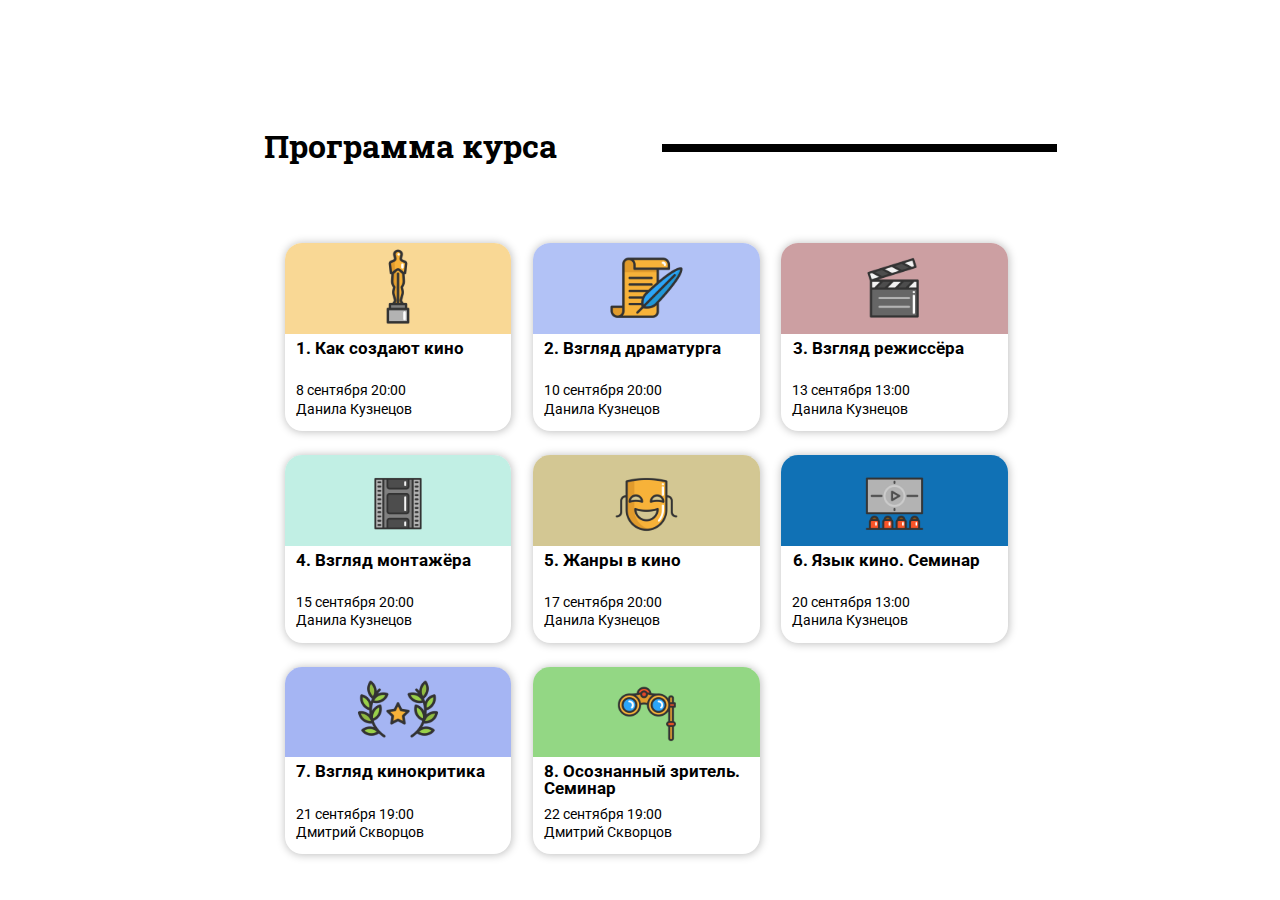
==== commit 7135fab1: "release from 09.12" ====
--- a/index.html
+++ b/index.html
@@ -6,151 +6,22 @@
     <meta http-equiv="X-UA-Compatible" content="IE=edge">
     <meta name="viewport" content="width=device-width, initial-scale=1.0">
     <title>Document</title>
-    <link rel="stylesheet" href="stylefirstthree.css">
     <link rel="stylesheet" href="style-Alexey.css">
-    <link rel="stylesheet" href="dinara.css">
-    <link rel="stylesheet" href="reset.css">
-    <link rel="stylesheet" href="karpovich.css">
 </head>
 
 <body>
     <div class="outer">
         <article id="cover">
-            <div class="inner">
-                <div class="sinc-photo">
-                    <img class="sinc" src="./images/sinc.svg">
-                </div>
-                <div class="courseinfo">
-                    <div class="courseinfo-block">
-                        <img class="globe" src="./images/globe.svg">
-                        <p class="header-text">онлайн-курс</p>
-                    </div>
-                    <div class="courseinfo-block">
-                        <img class="hours" src="./images/watches.svg">
-                        <p class="header-text">18 часов</p>
-                    </div>
-                    <div class="courseinfo-block">
-                        <img class="calendar" src="./images/calendar.svg">
-                        <p class="header-text">8 сентября</p>
-                    </div>
-                </div>
-                <div class="firstline">
-                    <div class="firsrtline-left">
-                        <h1 class="firstline-title">Как смотреть кино</h1>
-                        <p class="firstline-text">За 8 занятий станем активными зрителями и разберёмся в кинопроцессе
-                        </p>
-                    </div>
-                    <div class="pointingmancl">
-                        <img class="pointingman" src="./images/pointingman.svg">
-                    </div>
-                </div>
-                <div class="quote">
-                    <p class="quote-text">Зритель для меня не потребитель моей продукции, не судья, а соучастник
-                        творчества, соавтор. </p>
-                    <p class="quote-author">Андрей Тарковский</p>
-                </div>
-            </div>
+
         </article>
         <article id="about-course">
-            <div class="inner">
-                <div class="secondline-top">
-                    <div class="secondline-topleft">
-                        <h1 class="secondline-title">О курсе</h1>
-                        <p class="secondline-text">Порой фильмы устроены сложнее четырёхтомных романов. Но читать книги
-                            учат со школы, а смотреть кино — нет. При этом без подготовки бывает трудно получить от
-                            просмотра удовольствие.</p>
-                        <p class="secondline-text">На курсе из 8 занятий научимся быть осознанными зрителями.
-                            Познакомимся с этапами кинопроизводства и узнаем, как смотреть кино глазами сценариста,
-                            режиссёра и монтажёра. Разберёмся в особенностях жанров и рассмотрим важнейшие картины,
-                            от «Гражданина Кейна» до «Матрицы».</p>
-                    </div>
-                    <div class="secondline-topright">
-                        <img class="cameraman" src="./images/cameraman.svg">
-                    </div>
-                </div>
-                <div class="thirdline">
-                    <div class="thirdline-picture">
-                        <img class="officeman" src="./images/officeman.svg">
-                    </div>
-                    <div class="thirdline-right">
-                        <div class="bottom">
-                            <h2 class="third-title">8 занятий</h2>
-                            <p class="bottom-text">Для погружения в кинематограф</p>
-                        </div>
-                        <div class="bottom">
-                            <h2 class="third-title">2 часа</h2>
-                            <p class="bottom-text">Длительность каждого занятия</p>
-                        </div>
-                        <div class="bottom">
-                            <h2 class="third-title">3 недели</h2>
-                            <p class="bottom-text">Длительность курса</p>
-                        </div>
-                    </div>
-                </div>
-                <div class="thirdline-mobile">
-                    <div class="thirdline-right">
-                        <div class="bottom">
-                            <h2 class="third-title">8 занятий</h2>
-                            <p class="bottom-text">Для погружения в кинематограф</p>
-                        </div>
-                        <div class="bottom">
-                            <h2 class="third-title">2 часа</h2>
-                            <p class="bottom-text">Длительность каждого занятия</p>
-                        </div>
-                        <div class="bottom">
-                            <h2 class="third-title">3 недели</h2>
-                            <p class="bottom-text">Длительность курса</p>
-                        </div>
-                    </div>
-                    <img class="officeman" src="./images/officeman.svg">
-                </div>
-            </div>
+
         </article>
         <article id="format">
-            <div class="inner">
-                <div class="fourthline">
-                    <h1 class="format">Формат занятий</h1>
-                    <div class="fourthline-bottom">
-                        <div class="vebinars">
-                            <h2 class="fourth-title">Вебинары</h2>
-                            <p class="fourth-text">Занятия проходят онлайн в режиме вебинаров с преподавателем</p>
-                        </div>
-                        <div class="access">
-                            <h2 class="fourth-title">Доступ навсегда</h2>
-                            <p class="fourth-text">Если вы не успели на вебинар, всегда можете посмотреть запись в
-                                личном кабинете</p>
-                        </div>
-                        <div class="chatting">
-                            <h2 class="fourth-title">Общение</h2>
-                            <p class="fourth-text">Вы можете задать вопрос преподавателю на занятии</p>
-                        </div>
-                    </div>
-                    <img class="fencing" src="./images/fencing.svg">
-                </div>
-            </div>
+
         </article>
         <article id="what-do">
-            <div class="inner">
-                <div class="aaa">
-                    Что узнаем
-                </div>
-                <div class="cont">
-                    <ul class="dina-text">
-                        <li>Кто чем занят в сьемочной группе;</li>
-                        <li>На какие этапы делится кинопроизводство;</li>
-                        <li>Как выглядит сценарий фильма и как он меняется по ходу сьемок;</li>
-                        <li>Какими методами режиссеры заставляют нас смеяться, плакать и грустить; </li>
-                        <li>Как построение кадра, музыка и свет помогают считывать заложенные в фильм смыслы;</li>
-                        <li>Какие жанры есть в кино и как от них зависит работа операторов, осветителей и монтажёров;
-                        </li>
-                        <li>Как, зная всё это, понимать, о чем фильм.</li>
-                    </ul>
-                    <div class="picture">
-                        <img class="dina-logo" src="images/about-course/logo.svg" />
-                    </div>
 
-                </div>
-            </div>
         </article>
         <article id="course-program">
             <div class="inner">
@@ -241,151 +112,29 @@
                     </div>
                 </div>
                 <div class="content-mob">
-                    <img class="block-picture" src="./images/img-1-mob.svg" alt="img1">
-                    <img class="block-picture" src="./images/img-2-mob.svg" alt="img2">
-                    <img class="block-picture" src="./images/img-3-mob.svg" alt="img3">
-                    <img class="block-picture" src="./images/img-4-mob.svg" alt="img4">
-                    <img class="block-picture" src="./images/img-5-mob.svg" alt="img5">
-                    <img class="block-picture" src="./images/img-6-mob.svg" alt="img6">
-                    <img class="block-picture" src="./images/img-7-mob.svg" alt="img7">
-                    <img class="block-picture" src="./images/img-8-mob.svg" alt="img8">
+                        <img class="block-picture" src="./images/img-1-mob.svg" alt="img1">
+                        <img class="block-picture" src="./images/img-2-mob.svg" alt="img2">
+                        <img class="block-picture" src="./images/img-3-mob.svg" alt="img3">
+                        <img class="block-picture" src="./images/img-4-mob.svg" alt="img4">
+                        <img class="block-picture" src="./images/img-5-mob.svg" alt="img5">
+                        <img class="block-picture" src="./images/img-6-mob.svg" alt="img6">
+                        <img class="block-picture" src="./images/img-7-mob.svg" alt="img7">
+                        <img class="block-picture" src="./images/img-8-mob.svg" alt="img8">
                 </div>
             </div>
         </article>
         <article id="authors">
-            <div class="inner">
-                <div class="wrapper_autors">
-                    <div class="autors_left">
-                        <h2>Авторы курса</h2>
-                        <div class="autors_lefttop">
-                            <div class="autors_photo">
-                                <img src="./images/Kyznetsov.png" alt="kyznetsov">
-                            </div>
-                            <div class="information_kyznetsov">
-                                <p class="autor_speciality">Данила Кузнецов</p>
-                                <p class="speciality">режиссёр, историк кино</p>
-                            </div>
-                            <p class="icon_auto">i</p>
-                        </div>
 
-                        <div class="autors_leftbottom">
-                            <p>Читает лекции и курсы в РАНХиГС.<br> Занимается режиссированием и<br> монтажом
-                                документальных
-                                фильмов.<br> Член Союза кинематографистов РФ.<br>
-                                <br>
-                                Окончил МГУ им. Ломоносова<br> (исторический факультет), аспирантуру<br> института
-                                востоковедения РАН,
-                                Высшие<br> курсы сценаристов и режиссёров.
-                            </p>
-                        </div>
-                    </div>
-                    <div class="autors_right">
-                        <div class="autors_rightbottom">
-                            <p>Окончил аспирантуру ВГСПУ (Волгоградский государственный социально-педагогический
-                                университет) по специальности «Философия». Защитил диссертацию, посвященную образному
-                                мышлению.
-                                <br>
-                                <br>
-                                Преподает философию в ВГСПУ.Сооснователь проекта «Интеллектуальные среды» в Волгограде —
-                                это встречи и лекции по искусству, философии, литературе. Занимается философией кино,
-                                герменевтикой киноязыка.
-                            </p>
-                        </div>
-                        <div class="autors_righttop">
-                            <div class="autors_photo_right">
-                                <img src="./images/Kyznet.png" alt="kyznet">
-                            </div>
-                            <div class="information_kyznetsov_right">
-                                <p class="autor_speciality_right">Данила Кузнецов</p>
-                                <p class="speciality">кандидат философских наук, специалист<br> по герменевтике
-                                    киноязыка</p>
-                            </div>
-                            <p class="icon_auto_two">i</p>
-                        </div>
-                    </div>
-                </div>
-            </div>
         </article>
         <article id="description">
-            <div class="innermain_content7">
-                <div class="wrapper_main_content7">
-                    <h2>Курс прошло уже 1616 человек</h2>
-                    <div class="wrapper_information">
-                        <p class="content">Курс профессионально подготовлен, изложение материала весьма доступное,
-                            благодаря
-                            прекрасному изложению лекторов и демонстрации примеров. А наличие домашних заданий позволяет
-                            закрепить
-                            все<br>
-                            полученные знания на практике. Теперь другими глазами смотрю фильмы, считываю не только
-                            сюжет , но и
-                            могу оценить работу режиссера, оператора, монтажера и т.д. Спасибо!</p>
-                        <img src="./images/face.svg" alt="face" class="face">
-                        <div class="autor">
-                            <p>Екатерина Палехова</p>
-                            <img src="./images/faceboock.svg" alt="faceboock">
-                        </div>
-                    </div>
-                </div>
-            </div>
+            
         </article>
-        <!---------------------------------------------------------------------------->
-        <!---------------------------------------------------------------------------->
-        <!---------------------------------------------------------------------------->
         <article id="info">
-            <div class="inner">
-                <div class="inner_main_content8">
-                    <div class="main_content8">
-                        <h1>Начало курса — 8 сентября</h1>
-                        <p class="price">Стоимость</p>
-                        <p class="money">3900 руб.</p>
-                        <div class="wrapper_text">
-                            <div class="wrapper_content1">
-                                <h4>Для любого уровня</h4>
-                                <p>Курс подходит и тем, кто начинает<br> «с нуля», и тем, кто хочет<br> упорядочить
-                                    имеющиеся знания.
-                                <p>
-                            </div>
-                            <div class="wrapper_content2">
-                                <h4>Проходите сейчас</h4>
-                                <p>Если вы не успели на вебинар,<br> всегда можете посмотреть запись<br> в личном
-                                    кабинете.
-                                <p>
-                            </div>
-                        </div>
-                    </div>
-                </div>
-            </div>
+
         </article>
-        <!---------------------------------------------------------------------------->
-        <!---------------------------------------------------------------------------->
-        <!---------------------------------------------------------------------------->
         <footer>
-            <div class="inner">
-                <div class="inner_cont">
-                    <div class="footer-content">
-                        <img src="./images/logo_mobile_white.svg" alt="Footer_synchronization" class="footer_synch">
-                        <div class="footer_icon">
-                            <img src="./images/insta.svg" alt="insta">
-                            <img src="./images/fb.svg" alt="faceboock">
-                            <img src="./images/vk.svg" alt="vk">
-                            <img src="./images/watsap.svg" alt="watsap">
-                        </div>
-                    </div>
-                    <div class="footer-content_two">
-                        <div class="footer_icon_two">
-                            <img src="./images/phone_white.svg" alt="phone" class="phone">
-                            <img src="./images/mail_white.svg" alt="mail" class="mail">
-                        </div>
-                        <div class="footer_icon_two">
-                            <p>+7 (499) 39-146-39</p>
-                            <p>hello@synchronize.ru</p>
-                        </div>
-                    </div>
-                </div>
-                <p class="footer_tekst">©Синхронизация, 2020</p>
-            </div>
+
         </footer>
     </div>
 </body>
-
 </html>--- a/style-Alexey.css
+++ b/style-Alexey.css
@@ -15,9 +15,14 @@
     width: 100%;
     margin: auto;
 }
+
+#course-program {
+    padding: 230px 0 0 0;
+}
+
 .inner {
     max-width: 1440px;
-    margin: auto;
+    margin: 0 auto;
     padding: 0 71px;
     width: calc(100% - 142px);
 }
@@ -36,9 +41,6 @@
     justify-content: flex-start;
     margin-bottom: 140px;
 }
-.alexey-header-text {
-    margin: 0 0 0 50px;
-}
 
 .line {
     position: absolute;
@@ -55,12 +57,14 @@
     width: 100%;
     padding-left: 13px;
 }
+
 .content-mob {
     display: none;
     flex-direction: column;
     align-items: center;
     width: 100%;
 }
+
 .content-mob img {
     width: 185.92px;
     height: 152.84;
@@ -105,7 +109,11 @@
     list-style-type: none;
     padding: 0px 0;
 }
+
 @media screen and (max-width: 1280px) {
+    #course-program {
+        padding: 130px 0 0 0;
+    }
     .outer {
         max-width: 834px;
         width: 100%;
@@ -114,13 +122,10 @@
         max-width: 834px;
         padding: 0 41px;
         width: calc(100% - 82px);
-    }    
+    }
     .header {
         font-size: 32px;
         margin-bottom: 81px;
-    }
-    .alexey-header-text {
-        margin: 0 0 0 29px;
     }
     .line {
         position: absolute;
@@ -158,9 +163,13 @@
         font-weight: normal;
         font-size: 14px;
         line-height: 130%;
-    }  
-}
+    }
+}
+
 @media screen and (max-width: 834px) {
+    #course-program {
+        padding: 50px 0 0 0;
+    }
     .outer {
         max-width: 375px;
     }
@@ -175,9 +184,6 @@
         line-height: 101.38%;
         margin-bottom: 40px;
     }
-    .alexey-header-text {
-        margin: 0 0 0 0px;
-    }    
     .line {
         position: absolute;
         top: 13px;
@@ -190,6 +196,5 @@
     }
     .content-mob {
         display: flex;
-    }    
-}
-
+    }
+}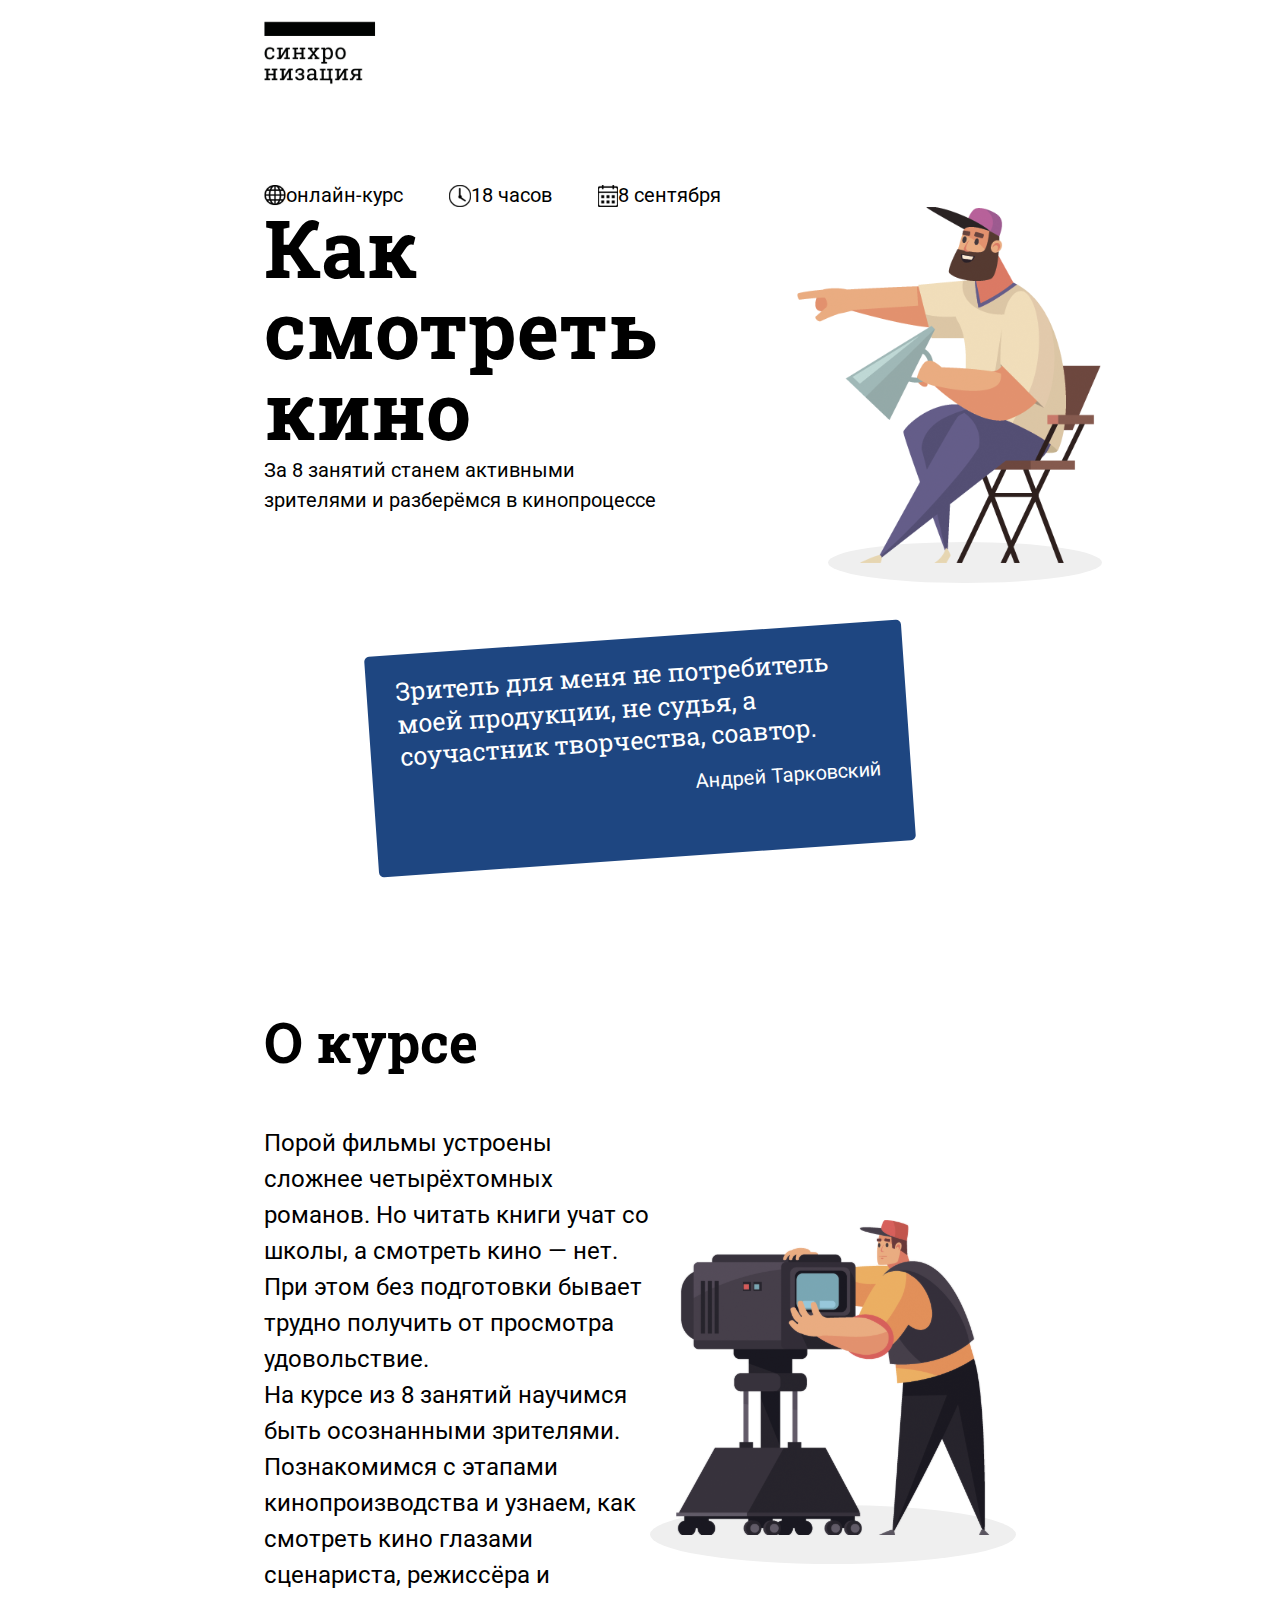
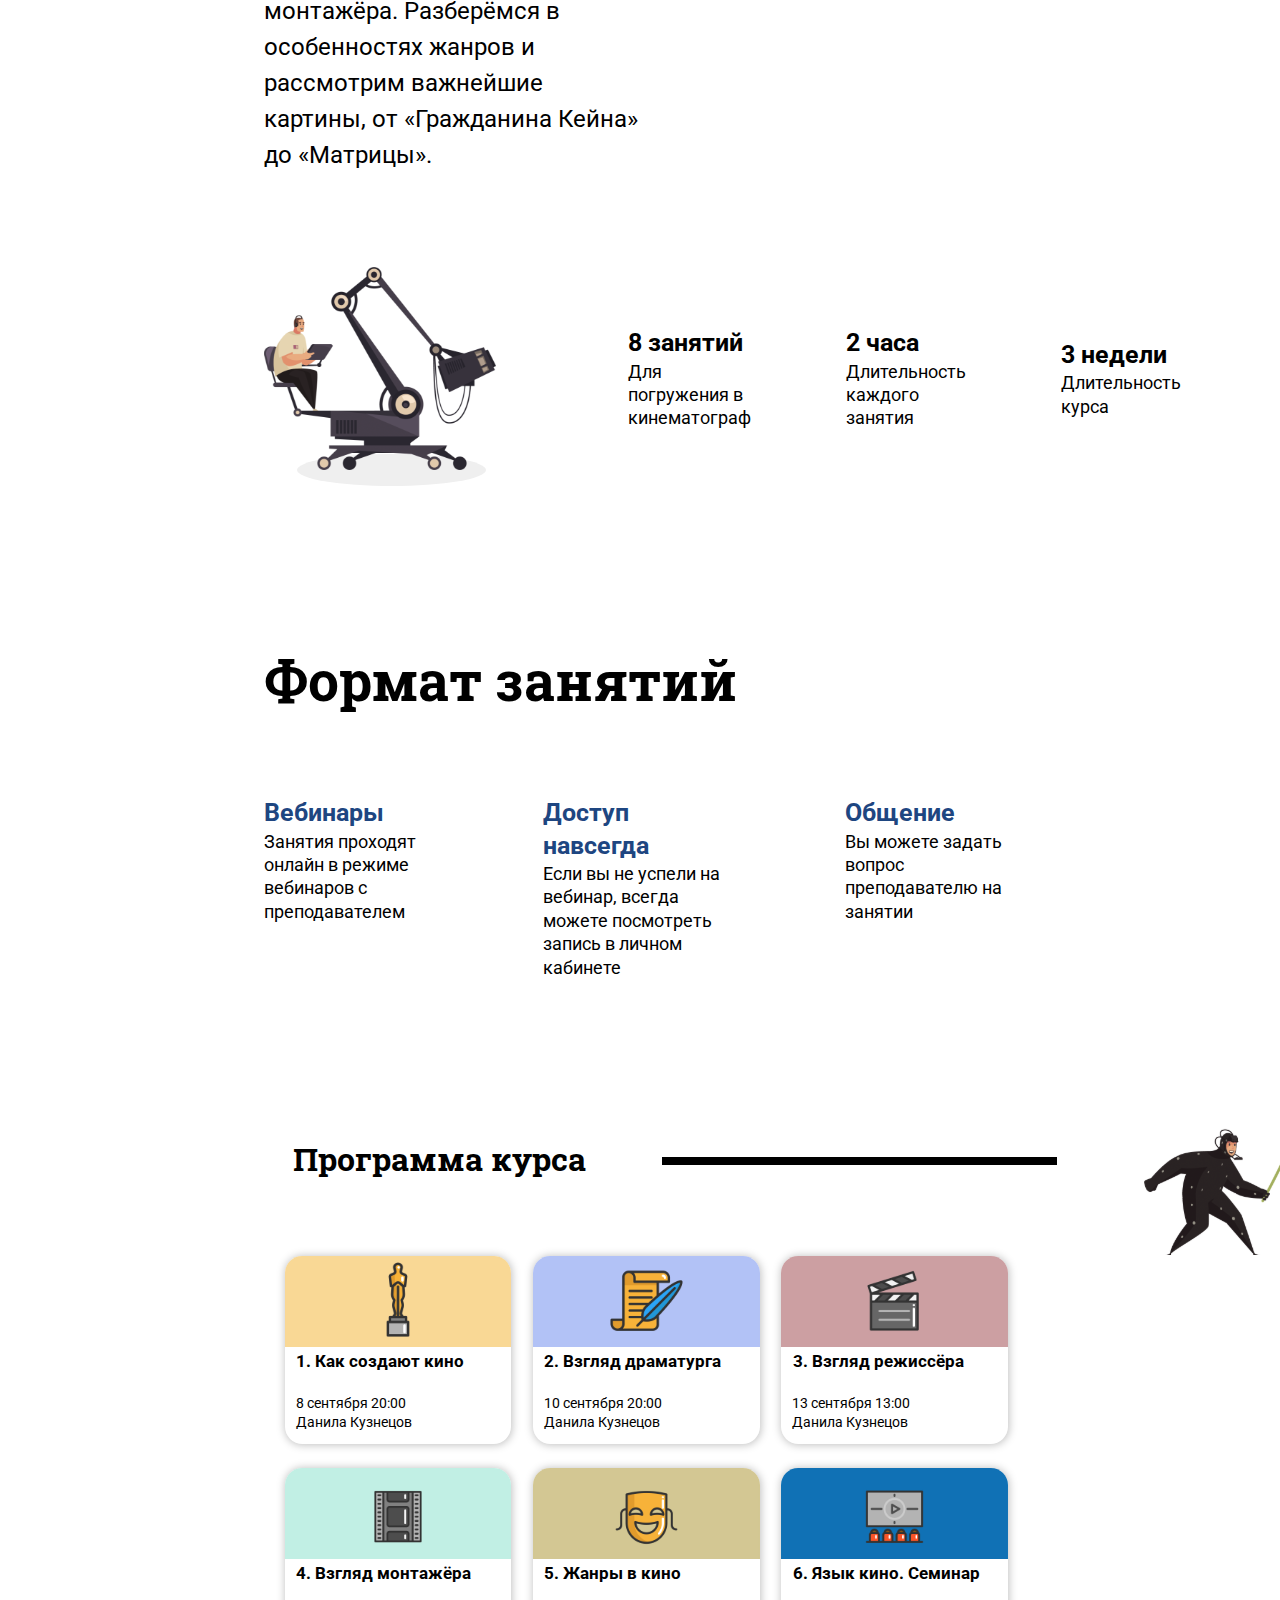
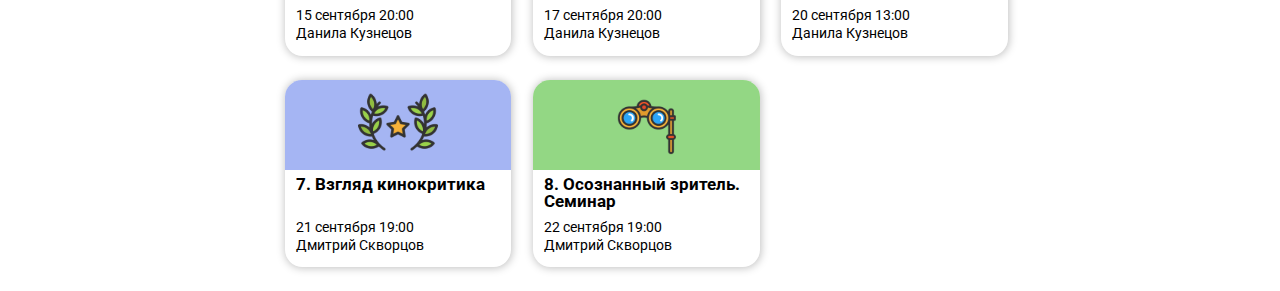
==== commit 71396972: "Merge branch 'Alexey' of https://github.com/arzzzzi/maketm1 into Alexey" ====
--- a/index.html
+++ b/index.html
@@ -6,19 +6,119 @@
     <meta http-equiv="X-UA-Compatible" content="IE=edge">
     <meta name="viewport" content="width=device-width, initial-scale=1.0">
     <title>Document</title>
+    <link rel="stylesheet" href="stylefirstthree.css">
     <link rel="stylesheet" href="style-Alexey.css">
 </head>
 
 <body>
     <div class="outer">
         <article id="cover">
-
+            <div class="inner">
+                <div class="sinc-photo">
+                    <img class="sinc" src="./images/sinc.svg">
+                </div>
+                <div class="courseinfo">
+                    <div class="courseinfo-block">
+                        <img class="globe" src="./images/globe.svg">
+                        <p class="header-text">онлайн-курс</p>
+                    </div>
+                    <div class="courseinfo-block">
+                        <img class="hours" src="./images/watches.svg">
+                        <p class="header-text">18 часов</p>
+                    </div>
+                    <div class="courseinfo-block">
+                        <img class="calendar" src="./images/calendar.svg">
+                        <p class="header-text">8 сентября</p>
+                    </div>
+                </div>
+                <div class="firstline">
+                    <div class="firsrtline-left">
+                        <h1 class="firstline-title">Как смотреть кино</h1>
+                        <p class="firstline-text">За 8 занятий станем активными зрителями и разберёмся в кинопроцессе
+                        </p>
+                    </div>
+                    <div class="pointingmancl">
+                        <img class="pointingman" src="./images/pointingman.svg">
+                    </div>
+                </div>
+                <div class="quote">
+                    <p class="quote-text">Зритель для меня не потребитель моей продукции, не судья, а соучастник творчества, соавтор. </p>
+                    <p class="quote-author">Андрей Тарковский</p>
+                </div>
+            </div>
         </article>
         <article id="about-course">
-
+            <div class="inner">
+                <div class="secondline-top">
+                    <div class="secondline-topleft">
+                        <h1 class="secondline-title">О курсе</h1>
+                        <p class="secondline-text">Порой фильмы устроены сложнее четырёхтомных романов. Но читать книги учат со школы, а смотреть кино — нет. При этом без подготовки бывает трудно получить от просмотра удовольствие.</p>
+                        <p class="secondline-text">На курсе из 8 занятий научимся быть осознанными зрителями. Познакомимся с этапами кинопроизводства и узнаем, как смотреть кино глазами сценариста, режиссёра и монтажёра. Разберёмся в особенностях жанров и рассмотрим важнейшие картины,
+                            от «Гражданина Кейна» до «Матрицы».</p>
+                    </div>
+                    <div class="secondline-topright">
+                        <img class="cameraman" src="./images/cameraman.svg">
+                    </div>
+                </div>
+                <div class="thirdline">
+                    <div class="thirdline-picture">
+                        <img class="officeman" src="./images/officeman.svg">
+                    </div>
+                    <div class="thirdline-right">
+                        <div class="bottom">
+                            <h2 class="third-title">8 занятий</h2>
+                            <p class="bottom-text">Для погружения в кинематограф</p>
+                        </div>
+                        <div class="bottom">
+                            <h2 class="third-title">2 часа</h2>
+                            <p class="bottom-text">Длительность каждого занятия</p>
+                        </div>
+                        <div class="bottom">
+                            <h2 class="third-title">3 недели</h2>
+                            <p class="bottom-text">Длительность курса</p>
+                        </div>
+                    </div>
+                </div>
+                <div class="thirdline-mobile">
+                    <div class="thirdline-right">
+                        <div class="bottom">
+                            <h2 class="third-title">8 занятий</h2>
+                            <p class="bottom-text">Для погружения в кинематограф</p>
+                        </div>
+                        <div class="bottom">
+                            <h2 class="third-title">2 часа</h2>
+                            <p class="bottom-text">Длительность каждого занятия</p>
+                        </div>
+                        <div class="bottom">
+                            <h2 class="third-title">3 недели</h2>
+                            <p class="bottom-text">Длительность курса</p>
+                        </div>
+                    </div>
+                    <img class="officeman" src="./images/officeman.svg">
+                </div>
+            </div>
         </article>
         <article id="format">
-
+            <div class="inner">
+                <div class="fourthline">
+                    <h1 class="format">Формат занятий</h1>
+                    <div class="fourthline-bottom">
+                        <div class="vebinars">
+                            <h2 class="fourth-title">Вебинары</h2>
+                            <p class="fourth-text">Занятия проходят онлайн в режиме вебинаров с преподавателем</p>
+                        </div>
+                        <div class="access">
+                            <h2 class="fourth-title">Доступ навсегда</h2>
+                            <p class="fourth-text">Если вы не успели на вебинар, всегда можете посмотреть запись в личном кабинете</p>
+                        </div>
+                        <div class="chatting">
+                            <h2 class="fourth-title">Общение</h2>
+                            <p class="fourth-text">Вы можете задать вопрос преподавателю на занятии</p>
+                        </div>
+                    </div>
+                    <img class="fencing" src="./images/fencing.svg">
+                </div>
+            </div>
         </article>
         <article id="what-do">
 
@@ -127,7 +227,7 @@
 
         </article>
         <article id="description">
-            
+
         </article>
         <article id="info">
 
--- a/stylefirstthree.css
+++ b/stylefirstthree.css
@@ -0,0 +1,572 @@
+@import url('https://fonts.googleapis.com/css2?family=Roboto+Slab:wght@400;700&family=Roboto:wght@400;700&display=swap');
+body,
+html {
+    margin: 0;
+    padding: 0;
+    background-color: white;
+}
+
+.outer {
+    max-width: 1440px;
+    width: 100%;
+}
+
+.inner {
+    width: calc(100% - 240px);
+    max-width: 1440px;
+    margin: 0 auto;
+    padding: 0 120px 0;
+}
+
+#cover {
+    margin: 20px 0 0 0;
+}
+
+.header-text {
+    font-family: Roboto;
+    font-style: normal;
+    font-weight: normal;
+    font-size: 20px;
+    line-height: 115%;
+}
+
+.courseinfo {
+    display: flex;
+    justify-content: start;
+    padding: 90px 0 0 0;
+}
+
+.courseinfo-block {
+    margin: 4px 46px 0 0;
+    display: flex;
+    align-items: center;
+}
+
+.firstline-title {
+    font-family: Roboto Slab;
+    font-style: normal;
+    font-weight: bold;
+    font-size: 80px;
+    line-height: 81px;
+    margin: 0 140px 5px 0;
+}
+
+.firstline-text {
+    font-family: Roboto;
+    font-style: normal;
+    font-weight: normal;
+    font-size: 20px;
+    line-height: 150%;
+    width: 415px;
+}
+
+.firstline {
+    display: flex;
+    justify-content: space-between;
+}
+
+.quote {
+    background-color: #1E4681;
+    border-radius: 5px;
+    transform: rotate(-4deg);
+    padding: 21px 29px 0;
+    width: 480px;
+    height: 200px;
+    margin: 51px auto 0;
+}
+
+.quote-text {
+    font-family: Roboto Slab;
+    font-style: normal;
+    font-weight: normal;
+    font-size: 25px;
+    line-height: 130%;
+    color: white;
+    padding: 0 0 15px;
+}
+
+.quote-author {
+    font-family: Roboto;
+    font-style: normal;
+    font-weight: normal;
+    font-size: 20px;
+    line-height: 130%;
+    text-align: right;
+    color: white;
+}
+
+#about-course {
+    margin: 155px 0 0 0;
+}
+
+.secondline-top {
+    display: flex;
+    justify-content: space-between;
+    align-items: center;
+}
+
+.secondline-topleft {
+    width: 662px;
+    line-height: 36px;
+}
+
+.secondline-title {
+    font-weight: 700;
+    font-size: 55px;
+    font-family: 'Roboto Slab', serif;
+    margin: 0 0 18px 0;
+    line-height: 56px;
+    Width: 365px;
+    Height: 93px;
+}
+
+.secondline-text {
+    font-size: 24px;
+    line-height: 150%;
+    font-family: 'Roboto', serif;
+}
+
+.thirdline {
+    display: flex;
+    font-family: 'Roboto', serif;
+    align-items: center;
+    margin: 94px 0 0 0;
+}
+
+.bottom {
+    margin: 0 95px 0 0;
+    max-width: 150px;
+}
+
+.thirdline-right {
+    display: flex;
+    justify-content: space-between;
+    text-align: left;
+    align-items: center;
+    margin: 0 0 0 132px;
+}
+
+.third-title {
+    font-size: 25px;
+    font-weight: 700;
+    line-height: 130%;
+}
+
+.bottom-text {
+    font-size: 18px;
+    line-height: 130%;
+    font-weight: 400;
+}
+
+#format {
+    margin: 162px 0 0 0;
+}
+
+.format {
+    font-family: Roboto Slab;
+    font-style: normal;
+    font-weight: bold;
+    font-size: 55px;
+    line-height: 56px;
+}
+
+.fourthline-bottom {
+    display: flex;
+    justify-content: space-between;
+    margin: 89px 0 0;
+}
+
+.fourth-title {
+    font-family: Roboto;
+    font-style: normal;
+    font-weight: bold;
+    font-size: 25px;
+    line-height: 130%;
+    color: #1E4681;
+}
+
+.fourth-text {
+    font-family: Roboto;
+    font-style: normal;
+    font-weight: normal;
+    font-size: 18px;
+    line-height: 130%;
+}
+
+.thirdline-mobile {
+    display: none;
+}
+
+.vebinars {
+    margin: 0 122px 0 0;
+    width: 225px;
+}
+
+.access {
+    margin: 0 113px 0 0;
+    width: 270px;
+}
+
+.chatting {
+    width: 245px;
+}
+
+.fencing {
+    position: relative;
+    top: 116px;
+    left: 880px;
+}
+
+@media screen and (min-width: 834px) and (max-width: 1279px) {
+    .inner {
+        padding: 0 71px;
+        width: calc(100% - 142px);
+        max-width: 1279px;
+    }
+    #cover {
+        margin: 22px 0 0 0
+    }
+    #about-course {
+        margin: 90 px 0 0 0;
+    }
+    .courseinfo {
+        padding: 55px 0 0 0;
+        justify-content: start;
+    }
+    .courseinfo-block {
+        margin: 0 18px 2px 0;
+    }
+    .sinc {
+        width: 64px;
+        height: 38px;
+    }
+    .calendar {
+        width: 12px;
+        height: 12px;
+    }
+    .globe {
+        width: 12px;
+        height: 12px;
+    }
+    .hours {
+        width: 12px;
+        height: 12px;
+    }
+    .sinc {
+        width: 64px;
+        height: 38px;
+    }
+    .pointingman {
+        width: 176px;
+        height: 206px;
+    }
+    .cameraman {
+        width: 182px;
+        height: 182px;
+    }
+    .officeman {
+        width: 134px;
+        height: 117px;
+    }
+    .fencing {
+        width: 158px;
+        height: 92px;
+    }
+    .header-text {
+        font-size: 12px;
+    }
+    .firstline {
+        display: flex;
+        justify-content: space-between;
+    }
+    .firstline-title {
+        font-size: 46px;
+        line-height: 47px;
+        margin: 0 81px 3px 0;
+        width: 360px;
+    }
+    .firstline-text {
+        font-size: 12px;
+        width: 264px;
+    }
+    .quote {
+        border-radius: 3px;
+        padding: 12px 17px 0;
+        width: 280px;
+        height: 115px;
+    }
+    .quote-text {
+        font-size: 14px;
+        line-height: 18px;
+        padding: 0 0 5px;
+    }
+    .quote-author {
+        font-size: 12px;
+        text-align: right;
+    }
+    .secondline-top {
+        justify-content: space-between;
+    }
+    .secondline-topleft {
+        width: 383px;
+        line-height: 21px;
+        margin: 0 110px 0 0;
+    }
+    .secondline-title {
+        font-size: 32px;
+        margin: 0 0 10px 0;
+        line-height: 33px;
+        Width: 210px;
+        Height: 54px;
+    }
+    .secondline-text {
+        font-size: 14px;
+    }
+    .thirdline {
+        margin: 54px 0 0 0;
+    }
+    .bottom {
+        margin: 0 45px 0 0;
+        max-width: 90px;
+    }
+    .thirdline-right {
+        margin: 0 0 0 75px;
+    }
+    .third-title {
+        font-size: 15px;
+        font-weight: 700;
+    }
+    .bottom-text {
+        font-size: 11px;
+    }
+    .thirdline-mobile {
+        display: none;
+    }
+    #format {
+        margin: 94px 0 0 0;
+    }
+    .format {
+        font-size: 32px;
+        line-height: 33px;
+    }
+    .fourthline-bottom {
+        margin: 51px 0 0;
+        display: flex;
+        justify-content: start;
+    }
+    .fourth-title {
+        font-size: 15px;
+    }
+    .fourth-text {
+        font-size: 11px;
+    }
+    .vebinars {
+        margin: 0 46px 0 0;
+        width: 153px;
+    }
+    .access {
+        margin: 0 50px 0 0;
+        width: 172px;
+    }
+    .chatting {
+        width: 142px;
+    }
+    .fencing {
+        position: relative;
+        top: 67px;
+        left: 400px;
+    }
+}
+
+@media screen and (min-width: 375px) and (max-width: 833px) {
+    .inner {
+        padding: 0 33px 0;
+        width: 100%;
+        max-width: calc(375px - 66px);
+    }
+    .header-text {
+        font-size: 10px;
+    }
+    .sinc {
+        width: 52px;
+        height: 31px;
+        margin: auto;
+        display: block;
+        justify-content: flex-start;
+    }
+    .calendar {
+        width: 10px;
+        height: 10px;
+    }
+    .globe {
+        width: 10px;
+        height: 10px;
+    }
+    .hours {
+        width: 10px;
+        height: 10px;
+    }
+    .sinc-photo {
+        width: 52px;
+        height: 31px;
+    }
+    .pointingman {
+        width: 141px;
+        height: 175px;
+        margin: 0 0 0 170px;
+    }
+    .cameraman {
+        width: 170px;
+        height: 160px;
+        margin: 16px 67px 0;
+    }
+    .fencing {
+        width: 132px;
+        height: 78px;
+    }
+    #cover {
+        margin: 30px 0 0 0;
+    }
+    .courseinfo {
+        display: flex;
+        justify-content: flex-start;
+        padding: 44px 0 0 0;
+        margin: auto;
+        width: 310px;
+    }
+    .courseinfo-block {
+        margin: 0 11px 2px 0;
+        display: flex;
+    }
+    .firstline-title {
+        font-size: 37px;
+        line-height: 38px;
+        width: 292px;
+    }
+    .firstline-text {
+        font-size: 10px;
+        width: 212px;
+    }
+    .firstline {
+        display: block;
+        justify-content: center;
+        width: 310px;
+        margin: auto;
+    }
+    .quote {
+        border-radius: 2px;
+        padding: 9px 14px 0;
+        width: 225px;
+        height: 93px;
+        margin: 40px 90px 0 15px;
+        display: block;
+        justify-content: center;
+    }
+    .quote-text {
+        font-size: 11px;
+        padding: 0 0 3px;
+    }
+    .quote-author {
+        font-size: 10px;
+        text-align: right;
+    }
+    #about-course {
+        margin: 67px 0 0 0;
+    }
+    .secondline-top {
+        display: block;
+        justify-content: space-between;
+        align-items: center;
+        width: 310px;
+        margin: auto;
+    }
+    .secondline-topright {
+        margin: auto;
+    }
+    .secondline-topleft {
+        width: 310px;
+        line-height: 18px;
+    }
+    .secondline-title {
+        font-size: 26px;
+        line-height: 27px;
+        Width: 170px;
+        Height: 43px;
+    }
+    .secondline-text {
+        font-size: 12px;
+    }
+    .thirdline {
+        display: none;
+    }
+    .thirdline-mobile {
+        display: block;
+        margin: 45px 0 0 0;
+        position: relative;
+        height: 170px;
+    }
+    .officeman {
+        width: 108px;
+        height: 102px;
+        position: relative;
+        top: -80px;
+        right: -195px;
+    }
+    .bottom {
+        width: 30%;
+        margin: 0 33px 0 0;
+    }
+    .thirdline-right {
+        display: flex;
+        flex-wrap: wrap;
+        justify-content: start;
+        text-align: left;
+        align-items: flex-start;
+        margin: 0 auto 16px;
+        width: 310px;
+    }
+    .third-title {
+        font-size: 12px;
+    }
+    .bottom-text {
+        font-size: 10px;
+    }
+    #format {
+        margin: 43px 0 0 0;
+    }
+    .format {
+        font-size: 26px;
+        line-height: 130%;
+        margin: 0 0 16px 0;
+    }
+    .fourthline-bottom {
+        margin: 16px 0 0 0;
+        display: block;
+    }
+    .fourth-title {
+        font-size: 12px;
+    }
+    .fourth-text {
+        font-size: 10px;
+    }
+    .fourthline {
+        width: 310px;
+        margin: auto;
+    }
+    .vebinars {
+        margin: 19px 0 0 0;
+        width: 180px;
+    }
+    .access {
+        margin: 19px 0 0 0;
+        width: 170px;
+    }
+    .chatting {
+        width: 170px;
+    }
+    .fencing {
+        position: relative;
+        top: -50px;
+        left: 170px;
+    }
+}--- a/style-Alexey.css
+++ b/style-Alexey.css
@@ -15,14 +15,9 @@
     width: 100%;
     margin: auto;
 }
-
-#course-program {
-    padding: 230px 0 0 0;
-}
-
 .inner {
     max-width: 1440px;
-    margin: 0 auto;
+    margin: auto;
     padding: 0 71px;
     width: calc(100% - 142px);
 }
@@ -41,6 +36,9 @@
     justify-content: flex-start;
     margin-bottom: 140px;
 }
+.alexey-header-text {
+    margin: 0 0 0 50px;
+}
 
 .line {
     position: absolute;
@@ -57,14 +55,12 @@
     width: 100%;
     padding-left: 13px;
 }
-
 .content-mob {
     display: none;
     flex-direction: column;
     align-items: center;
     width: 100%;
 }
-
 .content-mob img {
     width: 185.92px;
     height: 152.84;
@@ -109,11 +105,7 @@
     list-style-type: none;
     padding: 0px 0;
 }
-
 @media screen and (max-width: 1280px) {
-    #course-program {
-        padding: 130px 0 0 0;
-    }
     .outer {
         max-width: 834px;
         width: 100%;
@@ -122,10 +114,13 @@
         max-width: 834px;
         padding: 0 41px;
         width: calc(100% - 82px);
-    }
+    }    
     .header {
         font-size: 32px;
         margin-bottom: 81px;
+    }
+    .alexey-header-text {
+        margin: 0 0 0 29px;
     }
     .line {
         position: absolute;
@@ -163,13 +158,9 @@
         font-weight: normal;
         font-size: 14px;
         line-height: 130%;
-    }
+    }  
 }
-
 @media screen and (max-width: 834px) {
-    #course-program {
-        padding: 50px 0 0 0;
-    }
     .outer {
         max-width: 375px;
     }
@@ -184,6 +175,9 @@
         line-height: 101.38%;
         margin-bottom: 40px;
     }
+    .alexey-header-text {
+        margin: 0 0 0 0px;
+    }    
     .line {
         position: absolute;
         top: 13px;
@@ -196,5 +190,6 @@
     }
     .content-mob {
         display: flex;
-    }
-}+    }    
+}
+
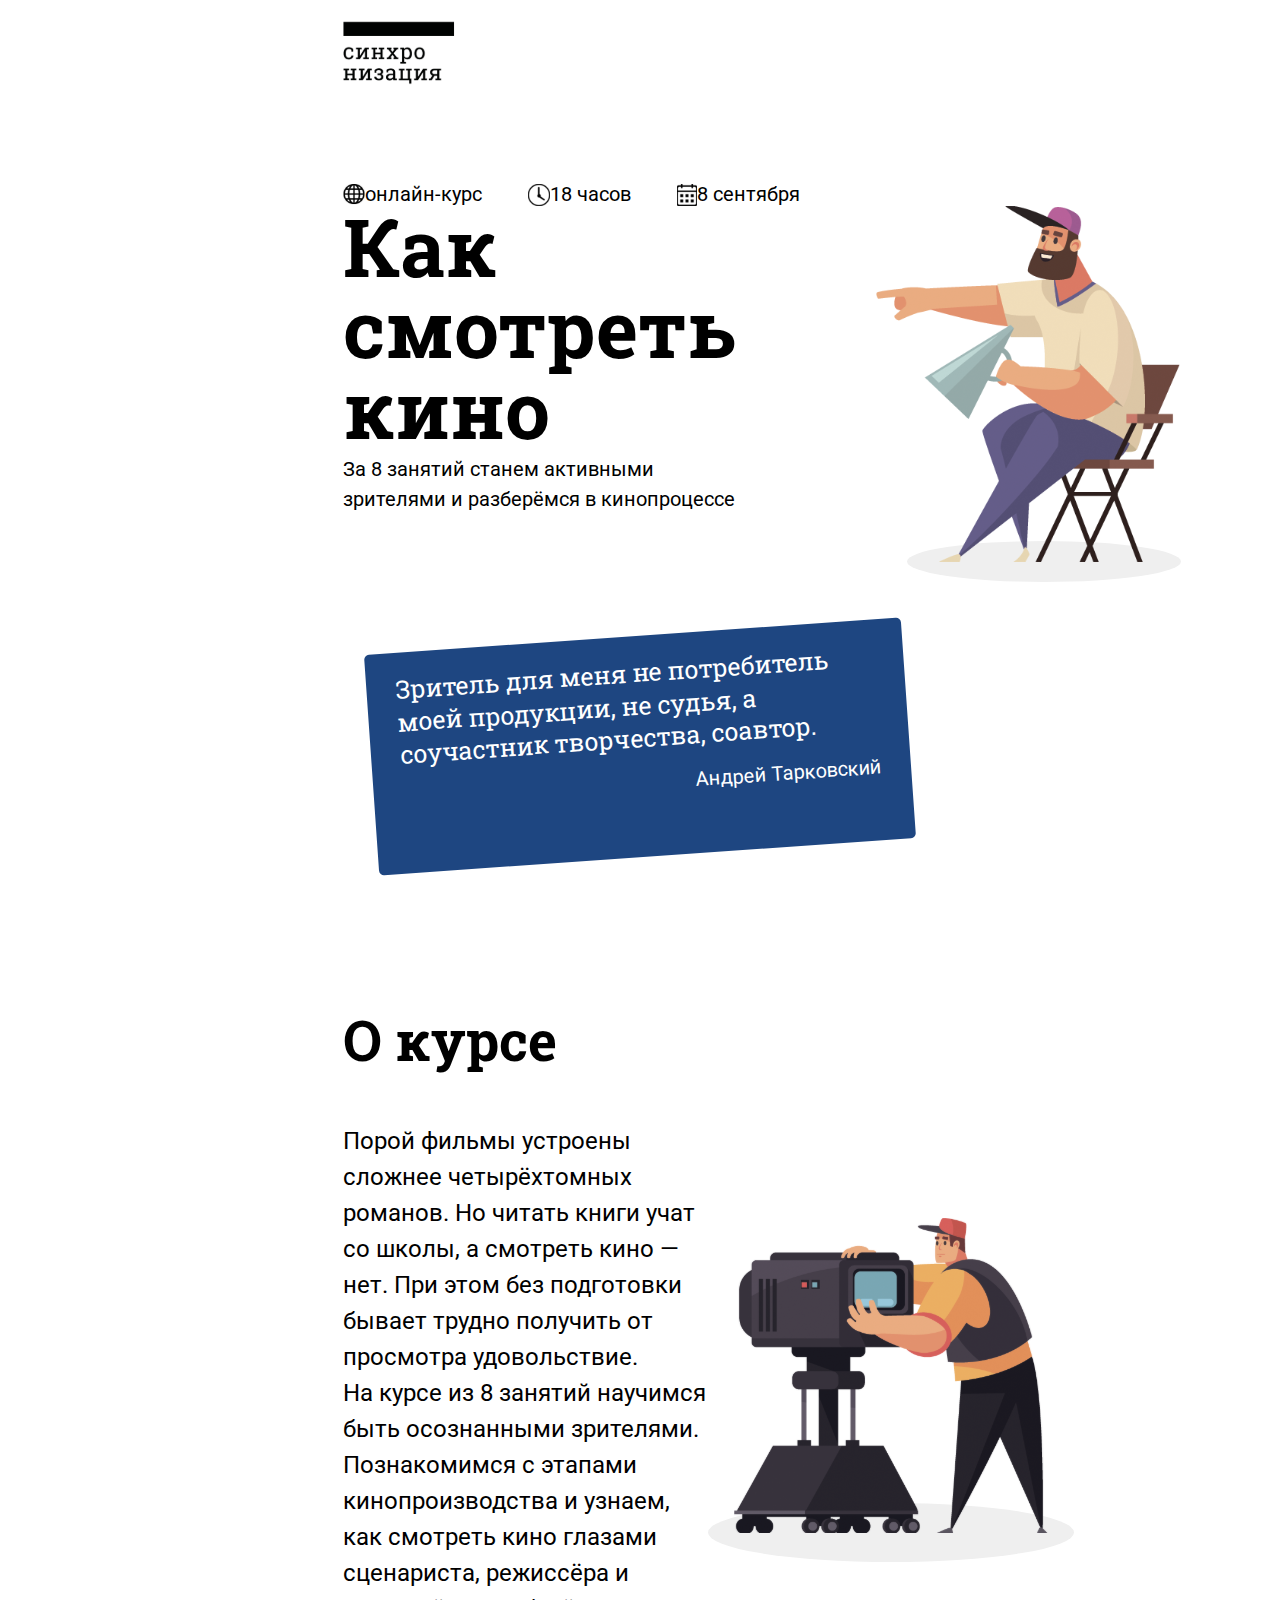
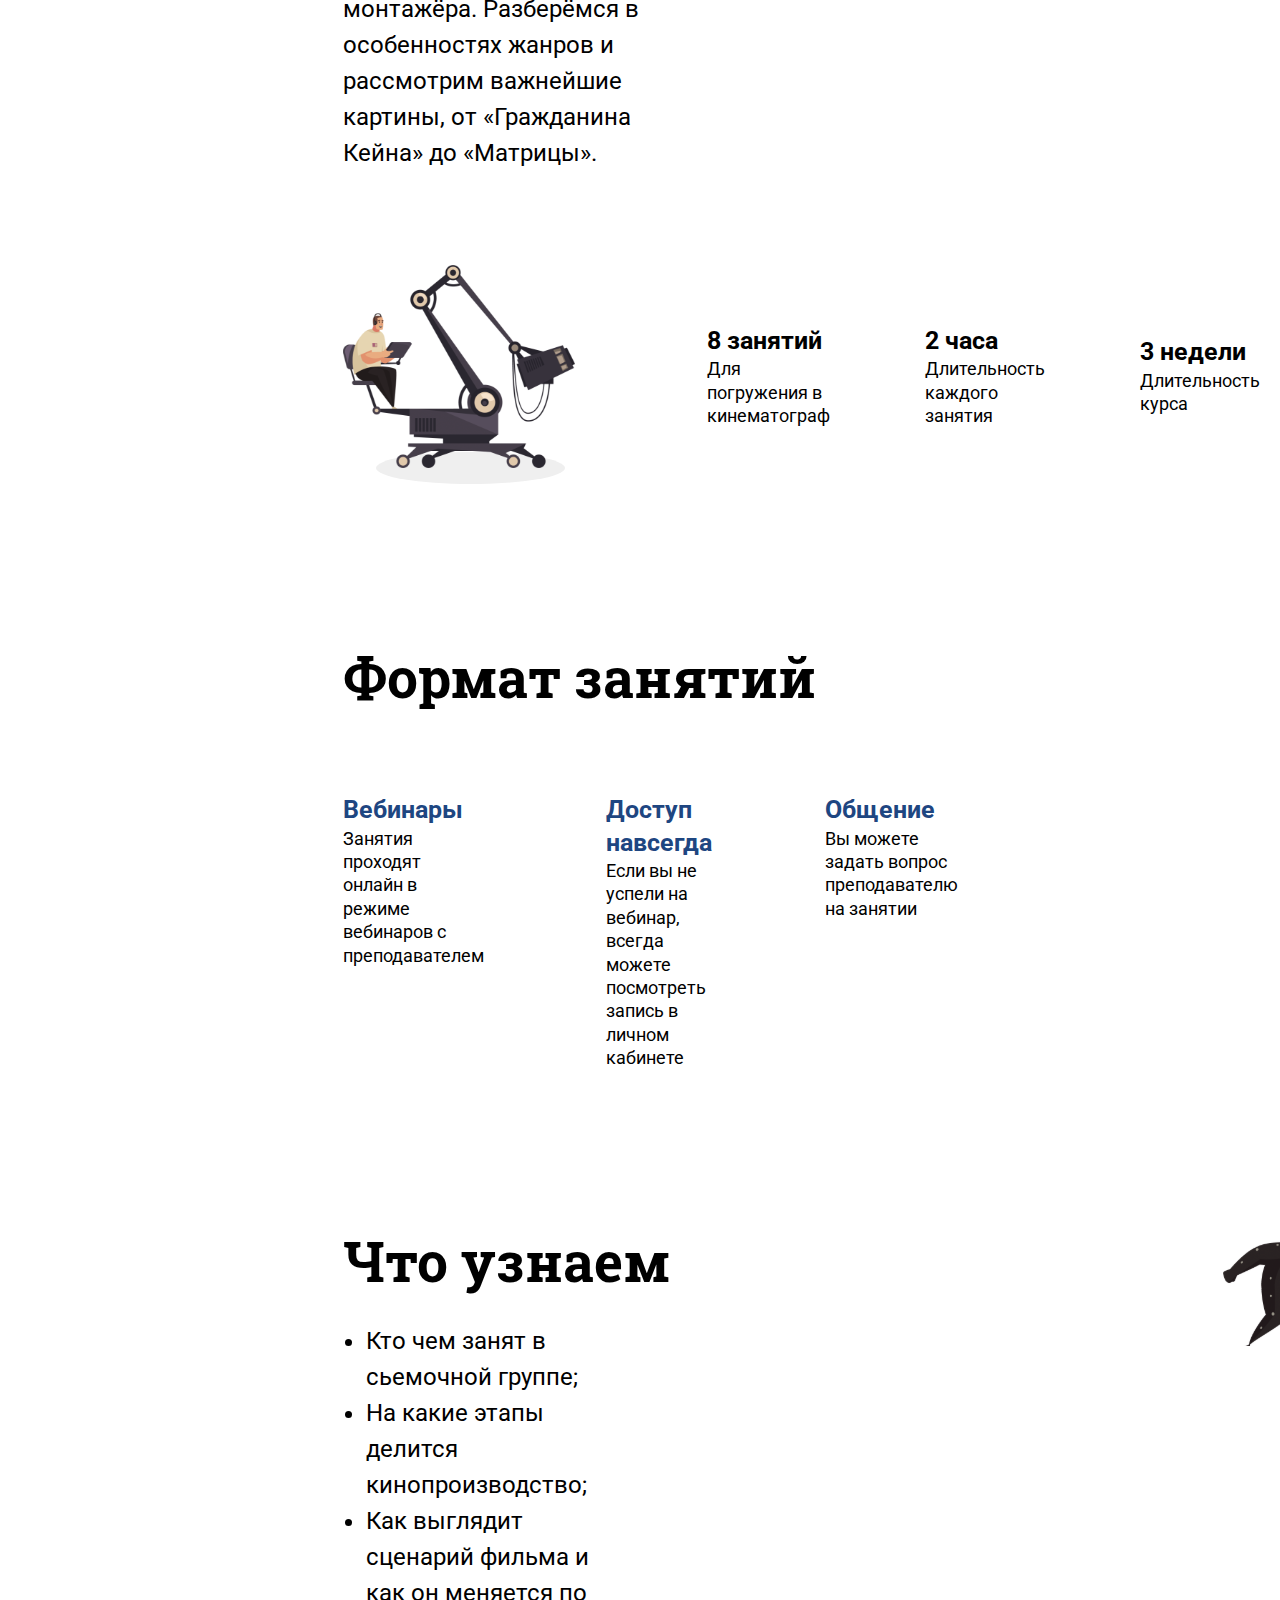
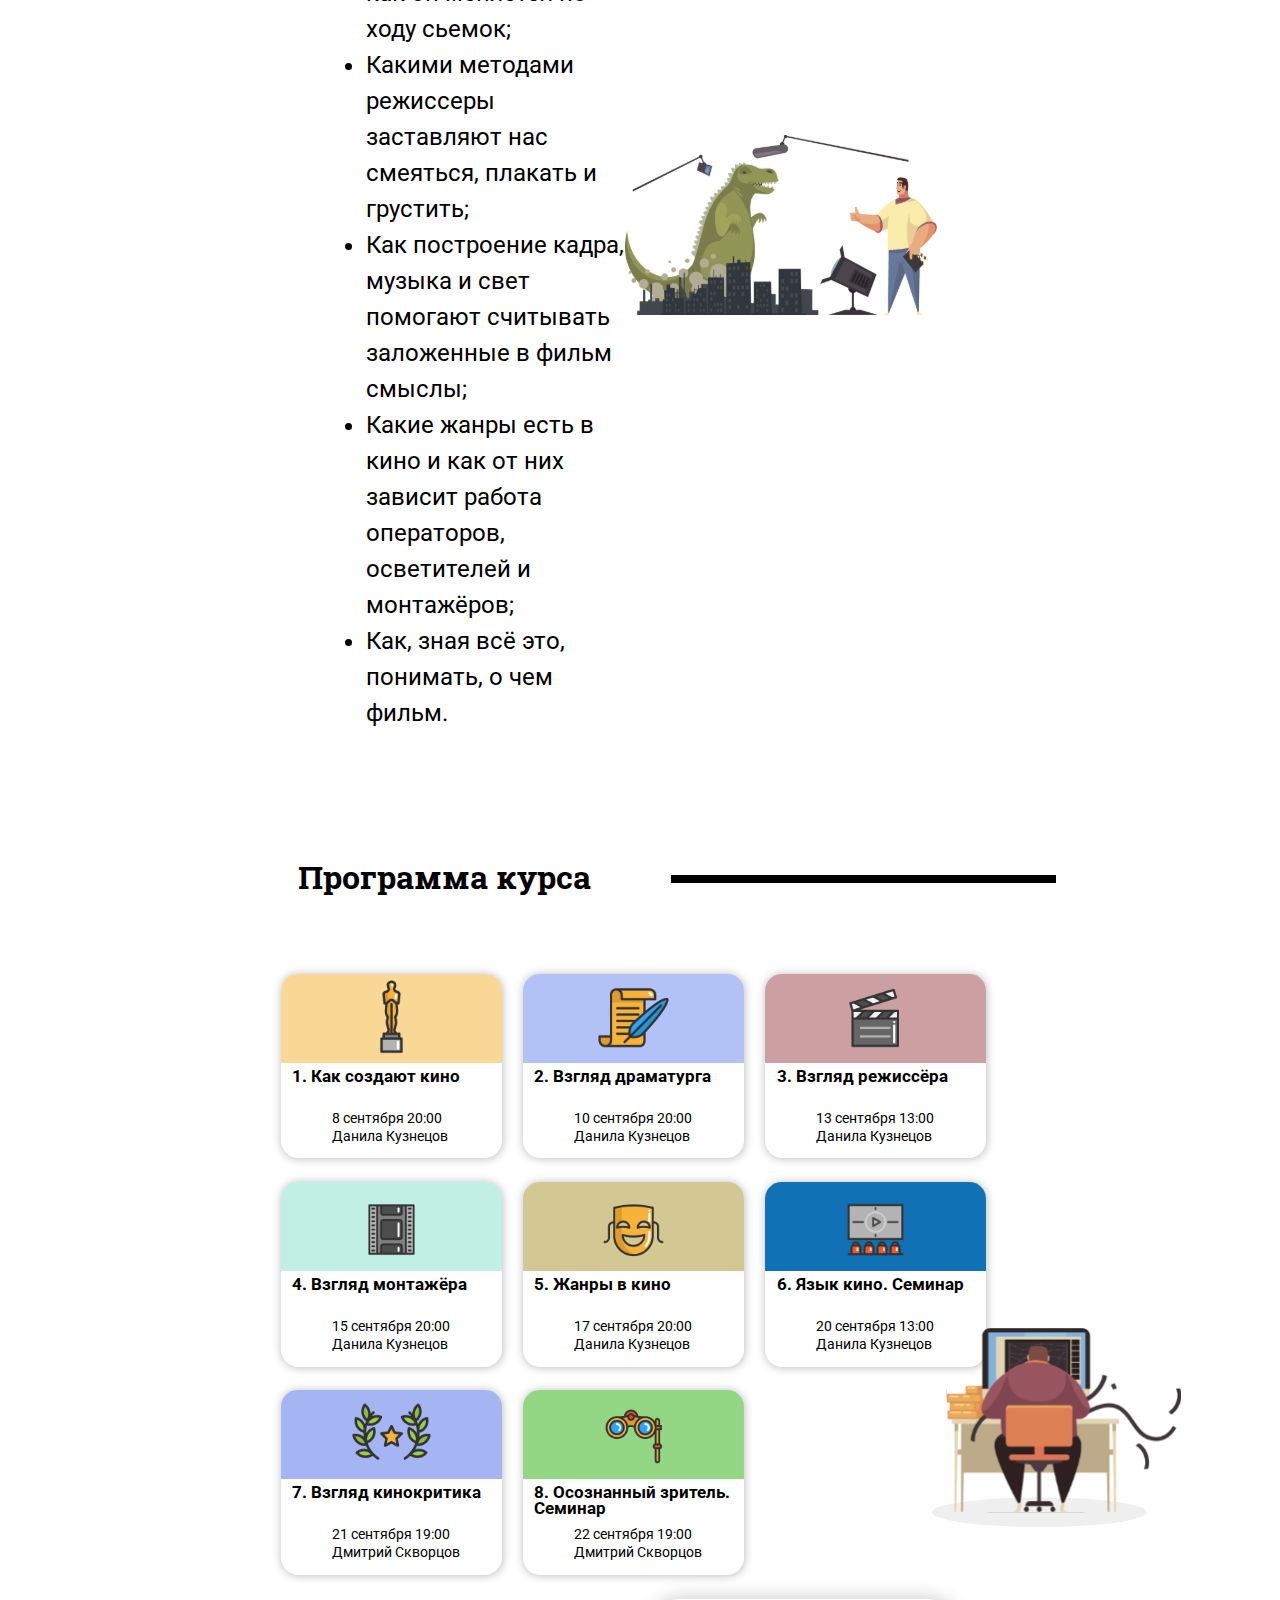
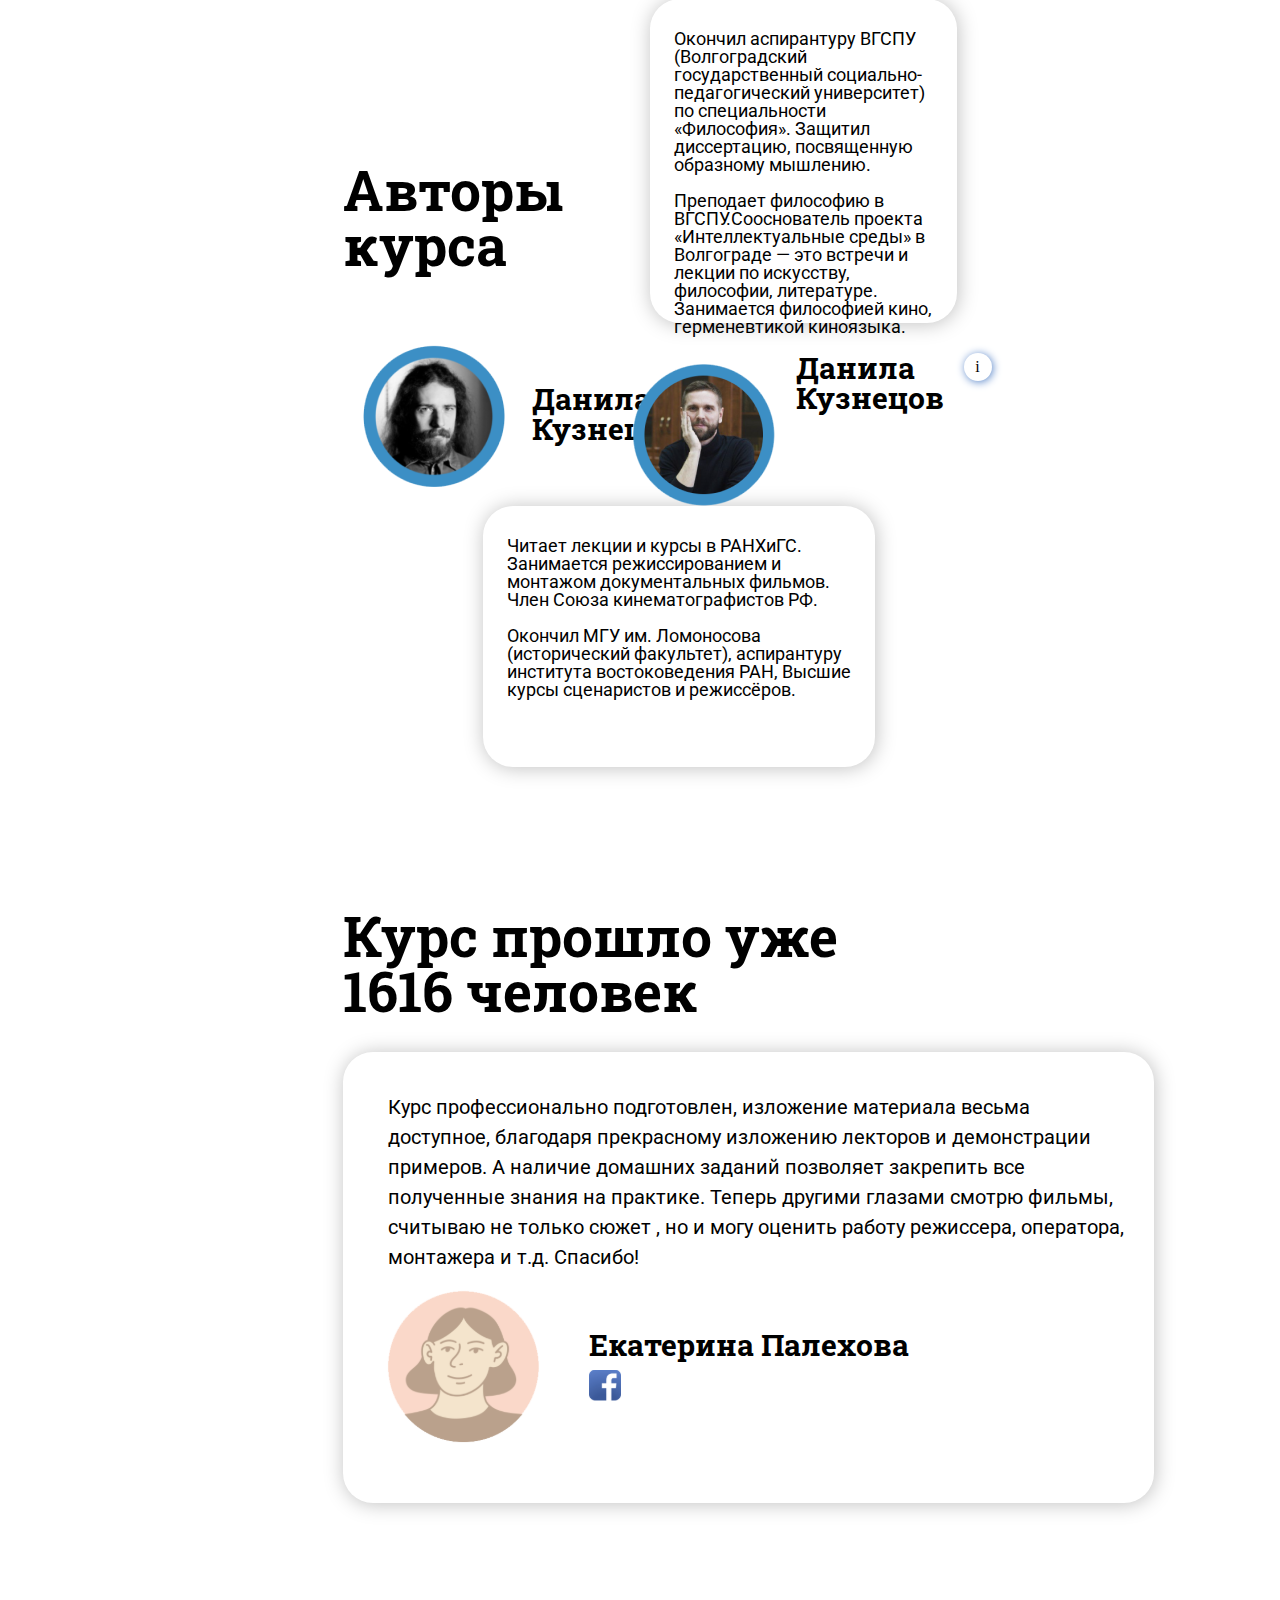
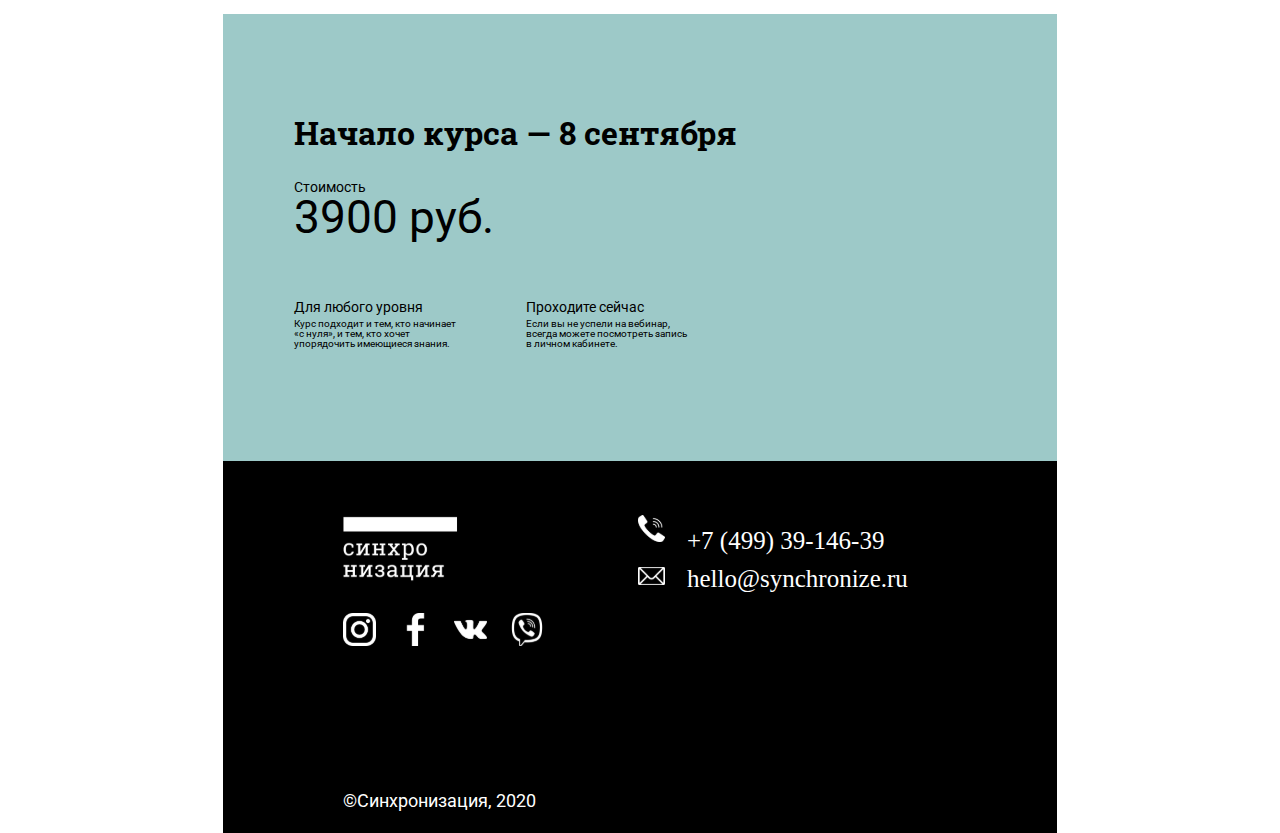
==== commit b1a0ff30: "Отредактировала блок Autors" ====
--- a/index.html
+++ b/index.html
@@ -2,239 +2,384 @@
 <html lang="en">
 
 <head>
-    <meta charset="UTF-8">
-    <meta http-equiv="X-UA-Compatible" content="IE=edge">
-    <meta name="viewport" content="width=device-width, initial-scale=1.0">
-    <title>Document</title>
-    <link rel="stylesheet" href="stylefirstthree.css">
-    <link rel="stylesheet" href="style-Alexey.css">
+  <meta charset="UTF-8">
+  <meta http-equiv="X-UA-Compatible" content="IE=edge">
+  <meta name="viewport" content="width=device-width, initial-scale=1.0">
+  <title>Document</title>
+  <link rel="stylesheet" href="stylefirstthree.css">
+  <link rel="stylesheet" href="style-Alexey.css">
+  <link rel="stylesheet" href="dinara.css">
+  <link rel="stylesheet" href="reset.css">
+  <link rel="stylesheet" href="karpovich.css">
 </head>
 
 <body>
-    <div class="outer">
-        <article id="cover">
-            <div class="inner">
-                <div class="sinc-photo">
-                    <img class="sinc" src="./images/sinc.svg">
-                </div>
-                <div class="courseinfo">
-                    <div class="courseinfo-block">
-                        <img class="globe" src="./images/globe.svg">
-                        <p class="header-text">онлайн-курс</p>
-                    </div>
-                    <div class="courseinfo-block">
-                        <img class="hours" src="./images/watches.svg">
-                        <p class="header-text">18 часов</p>
-                    </div>
-                    <div class="courseinfo-block">
-                        <img class="calendar" src="./images/calendar.svg">
-                        <p class="header-text">8 сентября</p>
-                    </div>
-                </div>
-                <div class="firstline">
-                    <div class="firsrtline-left">
-                        <h1 class="firstline-title">Как смотреть кино</h1>
-                        <p class="firstline-text">За 8 занятий станем активными зрителями и разберёмся в кинопроцессе
-                        </p>
-                    </div>
-                    <div class="pointingmancl">
-                        <img class="pointingman" src="./images/pointingman.svg">
-                    </div>
-                </div>
-                <div class="quote">
-                    <p class="quote-text">Зритель для меня не потребитель моей продукции, не судья, а соучастник творчества, соавтор. </p>
-                    <p class="quote-author">Андрей Тарковский</p>
-                </div>
-            </div>
-        </article>
-        <article id="about-course">
-            <div class="inner">
-                <div class="secondline-top">
-                    <div class="secondline-topleft">
-                        <h1 class="secondline-title">О курсе</h1>
-                        <p class="secondline-text">Порой фильмы устроены сложнее четырёхтомных романов. Но читать книги учат со школы, а смотреть кино — нет. При этом без подготовки бывает трудно получить от просмотра удовольствие.</p>
-                        <p class="secondline-text">На курсе из 8 занятий научимся быть осознанными зрителями. Познакомимся с этапами кинопроизводства и узнаем, как смотреть кино глазами сценариста, режиссёра и монтажёра. Разберёмся в особенностях жанров и рассмотрим важнейшие картины,
-                            от «Гражданина Кейна» до «Матрицы».</p>
-                    </div>
-                    <div class="secondline-topright">
-                        <img class="cameraman" src="./images/cameraman.svg">
-                    </div>
-                </div>
-                <div class="thirdline">
-                    <div class="thirdline-picture">
-                        <img class="officeman" src="./images/officeman.svg">
-                    </div>
-                    <div class="thirdline-right">
-                        <div class="bottom">
-                            <h2 class="third-title">8 занятий</h2>
-                            <p class="bottom-text">Для погружения в кинематограф</p>
-                        </div>
-                        <div class="bottom">
-                            <h2 class="third-title">2 часа</h2>
-                            <p class="bottom-text">Длительность каждого занятия</p>
-                        </div>
-                        <div class="bottom">
-                            <h2 class="third-title">3 недели</h2>
-                            <p class="bottom-text">Длительность курса</p>
-                        </div>
-                    </div>
-                </div>
-                <div class="thirdline-mobile">
-                    <div class="thirdline-right">
-                        <div class="bottom">
-                            <h2 class="third-title">8 занятий</h2>
-                            <p class="bottom-text">Для погружения в кинематограф</p>
-                        </div>
-                        <div class="bottom">
-                            <h2 class="third-title">2 часа</h2>
-                            <p class="bottom-text">Длительность каждого занятия</p>
-                        </div>
-                        <div class="bottom">
-                            <h2 class="third-title">3 недели</h2>
-                            <p class="bottom-text">Длительность курса</p>
-                        </div>
-                    </div>
-                    <img class="officeman" src="./images/officeman.svg">
-                </div>
-            </div>
-        </article>
-        <article id="format">
-            <div class="inner">
-                <div class="fourthline">
-                    <h1 class="format">Формат занятий</h1>
-                    <div class="fourthline-bottom">
-                        <div class="vebinars">
-                            <h2 class="fourth-title">Вебинары</h2>
-                            <p class="fourth-text">Занятия проходят онлайн в режиме вебинаров с преподавателем</p>
-                        </div>
-                        <div class="access">
-                            <h2 class="fourth-title">Доступ навсегда</h2>
-                            <p class="fourth-text">Если вы не успели на вебинар, всегда можете посмотреть запись в личном кабинете</p>
-                        </div>
-                        <div class="chatting">
-                            <h2 class="fourth-title">Общение</h2>
-                            <p class="fourth-text">Вы можете задать вопрос преподавателю на занятии</p>
-                        </div>
-                    </div>
-                    <img class="fencing" src="./images/fencing.svg">
-                </div>
-            </div>
-        </article>
-        <article id="what-do">
+  <div class="outer">
+    <article id="cover">
+      <div class="inner">
+        <div class="sinc-photo">
+          <img class="sinc" src="./images/sinc.svg">
+        </div>
+        <div class="courseinfo">
+          <div class="courseinfo-block">
+            <img class="globe" src="./images/globe.svg">
+            <p class="header-text">онлайн-курс</p>
+          </div>
+          <div class="courseinfo-block">
+            <img class="hours" src="./images/watches.svg">
+            <p class="header-text">18 часов</p>
+          </div>
+          <div class="courseinfo-block">
+            <img class="calendar" src="./images/calendar.svg">
+            <p class="header-text">8 сентября</p>
+          </div>
+        </div>
+        <div class="firstline">
+          <div class="firsrtline-left">
+            <h1 class="firstline-title">Как смотреть кино</h1>
+            <p class="firstline-text">За 8 занятий станем активными зрителями и разберёмся в кинопроцессе
+            </p>
+          </div>
+          <div class="pointingmancl">
+            <img class="pointingman" src="./images/pointingman.svg">
+          </div>
+        </div>
+        <div class="quote">
+          <p class="quote-text">Зритель для меня не потребитель моей продукции, не судья, а соучастник
+            творчества, соавтор. </p>
+          <p class="quote-author">Андрей Тарковский</p>
+        </div>
+      </div>
+    </article>
+    <article id="about-course">
+      <div class="inner">
+        <div class="secondline-top">
+          <div class="secondline-topleft">
+            <h1 class="secondline-title">О курсе</h1>
+            <p class="secondline-text">Порой фильмы устроены сложнее четырёхтомных романов. Но читать книги
+              учат со школы, а смотреть кино — нет. При этом без подготовки бывает трудно получить от
+              просмотра удовольствие.</p>
+            <p class="secondline-text">На курсе из 8 занятий научимся быть осознанными зрителями.
+              Познакомимся с этапами кинопроизводства и узнаем, как смотреть кино глазами сценариста,
+              режиссёра и монтажёра. Разберёмся в особенностях жанров и рассмотрим важнейшие картины,
+              от «Гражданина Кейна» до «Матрицы».</p>
+          </div>
+          <div class="secondline-topright">
+            <img class="cameraman" src="./images/cameraman.svg">
+          </div>
+        </div>
+        <div class="thirdline">
+          <div class="thirdline-picture">
+            <img class="officeman" src="./images/officeman.svg">
+          </div>
+          <div class="thirdline-right">
+            <div class="bottom">
+              <h2 class="third-title">8 занятий</h2>
+              <p class="bottom-text">Для погружения в кинематограф</p>
+            </div>
+            <div class="bottom">
+              <h2 class="third-title">2 часа</h2>
+              <p class="bottom-text">Длительность каждого занятия</p>
+            </div>
+            <div class="bottom">
+              <h2 class="third-title">3 недели</h2>
+              <p class="bottom-text">Длительность курса</p>
+            </div>
+          </div>
+        </div>
+        <div class="thirdline-mobile">
+          <div class="thirdline-right">
+            <div class="bottom">
+              <h2 class="third-title">8 занятий</h2>
+              <p class="bottom-text">Для погружения в кинематограф</p>
+            </div>
+            <div class="bottom">
+              <h2 class="third-title">2 часа</h2>
+              <p class="bottom-text">Длительность каждого занятия</p>
+            </div>
+            <div class="bottom">
+              <h2 class="third-title">3 недели</h2>
+              <p class="bottom-text">Длительность курса</p>
+            </div>
+          </div>
+          <img class="officeman" src="./images/officeman.svg">
+        </div>
+      </div>
+    </article>
+    <article id="format">
+      <div class="inner">
+        <div class="fourthline">
+          <h1 class="format">Формат занятий</h1>
+          <div class="fourthline-bottom">
+            <div class="vebinars">
+              <h2 class="fourth-title">Вебинары</h2>
+              <p class="fourth-text">Занятия проходят онлайн в режиме вебинаров с преподавателем</p>
+            </div>
+            <div class="access">
+              <h2 class="fourth-title">Доступ навсегда</h2>
+              <p class="fourth-text">Если вы не успели на вебинар, всегда можете посмотреть запись в
+                личном кабинете</p>
+            </div>
+            <div class="chatting">
+              <h2 class="fourth-title">Общение</h2>
+              <p class="fourth-text">Вы можете задать вопрос преподавателю на занятии</p>
+            </div>
+          </div>
+          <img class="fencing" src="./images/fencing.svg">
+        </div>
+      </div>
+    </article>
+    <article id="what-do">
+      <div class="inner-dinara">
+        <div class="aaa">
+          Что узнаем
+        </div>
+        <div class="cont">
+          <ul class="dina-text">
+            <li>Кто чем занят в сьемочной группе;</li>
+            <li>На какие этапы делится кинопроизводство;</li>
+            <li>Как выглядит сценарий фильма и как он меняется по ходу сьемок;</li>
+            <li>Какими методами режиссеры заставляют нас смеяться, плакать и грустить; </li>
+            <li>Как построение кадра, музыка и свет помогают считывать заложенные в фильм смыслы;</li>
+            <li>Какие жанры есть в кино и как от них зависит работа операторов, осветителей и монтажёров;
+            </li>
+            <li>Как, зная всё это, понимать, о чем фильм.</li>
+          </ul>
+          <div class="picture">
+            <img class="dina-logo" src="images/about-course/logo.svg" />
+          </div>
 
-        </article>
-        <article id="course-program">
-            <div class="inner">
-                <div class="header">
-                    <p class="alexey-header-text">Программа курса</p>
-                    <div class="line"></div>
-                </div>
-                <div class="content">
-                    <div class="block">
-                        <img class="block-picture" src="./images/img-1.svg" alt="img1">
-                        <div class="block-text">
-                            <p class="block-text-header">1. Как создают кино</p>
-                            <ul class="block-text-footer">
-                                <li>8 сентября 20:00</li>
-                                <li>Данила Кузнецов</li>
-                            </ul>
-                        </div>
-                    </div>
-                    <div class="block">
-                        <img class="block-picture" src="./images/img-2.svg" alt="img2">
-                        <div class="block-text">
-                            <p class="block-text-header">2. Взгляд драматурга</p>
-                            <ul class="block-text-footer">
-                                <li>10 сентября 20:00</li>
-                                <li>Данила Кузнецов</li>
-                            </ul>
-                        </div>
-                    </div>
-                    <div class="block">
-                        <img class="block-picture" src="./images/img-3.svg" alt="img3">
-                        <div class="block-text">
-                            <p class="block-text-header">3. Взгляд режиссёра</p>
-                            <ul class="block-text-footer">
-                                <li>13 сентября 13:00</li>
-                                <li>Данила Кузнецов</li>
-                            </ul>
-                        </div>
-                    </div>
-                    <div class="block">
-                        <img class="block-picture" src="./images/img-4.svg" alt="img4">
-                        <div class="block-text">
-                            <p class="block-text-header">4. Взгляд монтажёра</p>
-                            <ul class="block-text-footer">
-                                <li>15 сентября 20:00</li>
-                                <li>Данила Кузнецов</li>
-                            </ul>
-                        </div>
-                    </div>
-                    <div class="block">
-                        <img class="block-picture" src="./images/img-5.svg" alt="img5">
-                        <div class="block-text">
-                            <p class="block-text-header">5. Жанры в кино</p>
-                            <ul class="block-text-footer">
-                                <li>17 сентября 20:00</li>
-                                <li>Данила Кузнецов</li>
-                            </ul>
-                        </div>
-                    </div>
-                    <div class="block">
-                        <img class="block-picture" src="./images/img-6.svg" alt="img6">
-                        <div class="block-text">
-                            <p class="block-text-header">6. Язык кино. Семинар</p>
-                            <ul class="block-text-footer">
-                                <li>20 сентября 13:00</li>
-                                <li>Данила Кузнецов</li>
-                            </ul>
-                        </div>
-                    </div>
-                    <div class="block">
-                        <img class="block-picture" src="./images/img-7.svg" alt="img7">
-                        <div class="block-text">
-                            <p class="block-text-header">7. Взгляд кинокритика</p>
-                            <ul class="block-text-footer">
-                                <li>21 сентября 19:00</li>
-                                <li>Дмитрий Скворцов</li>
-                            </ul>
-                        </div>
-                    </div>
-                    <div class="block">
-                        <img class="block-picture" src="./images/img-8.svg" alt="img8">
-                        <div class="block-text">
-                            <p class="block-text-header">8. Осознанный зритель. Семинар</p>
-                            <ul class="block-text-footer">
-                                <li>22 сентября 19:00</li>
-                                <li>Дмитрий Скворцов</li>
-                            </ul>
-                        </div>
-                    </div>
-                </div>
-                <div class="content-mob">
-                        <img class="block-picture" src="./images/img-1-mob.svg" alt="img1">
-                        <img class="block-picture" src="./images/img-2-mob.svg" alt="img2">
-                        <img class="block-picture" src="./images/img-3-mob.svg" alt="img3">
-                        <img class="block-picture" src="./images/img-4-mob.svg" alt="img4">
-                        <img class="block-picture" src="./images/img-5-mob.svg" alt="img5">
-                        <img class="block-picture" src="./images/img-6-mob.svg" alt="img6">
-                        <img class="block-picture" src="./images/img-7-mob.svg" alt="img7">
-                        <img class="block-picture" src="./images/img-8-mob.svg" alt="img8">
-                </div>
-            </div>
-        </article>
-        <article id="authors">
+        </div>
+      </div>
+    </article>
+    <article id="course-program">
+      <div class="inner-alexey">
+        <div class="header">
+          <p class="alexey-header-text">Программа курса</p>
+          <div class="line"></div>
+        </div>
+        <div class="alexey-content">
+          <div class="block">
+            <img class="block-picture" src="./images/img-1.svg" alt="img1">
+            <div class="block-text">
+              <p class="block-text-header">1. Как создают кино</p>
+              <ul class="block-text-footer">
+                <li>8 сентября 20:00</li>
+                <li>Данила Кузнецов</li>
+              </ul>
+            </div>
+          </div>
+          <div class="block">
+            <img class="block-picture" src="./images/img-2.svg" alt="img2">
+            <div class="block-text">
+              <p class="block-text-header">2. Взгляд драматурга</p>
+              <ul class="block-text-footer">
+                <li>10 сентября 20:00</li>
+                <li>Данила Кузнецов</li>
+              </ul>
+            </div>
+          </div>
+          <div class="block">
+            <img class="block-picture" src="./images/img-3.svg" alt="img3">
+            <div class="block-text">
+              <p class="block-text-header">3. Взгляд режиссёра</p>
+              <ul class="block-text-footer">
+                <li>13 сентября 13:00</li>
+                <li>Данила Кузнецов</li>
+              </ul>
+            </div>
+          </div>
+          <div class="block">
+            <img class="block-picture" src="./images/img-4.svg" alt="img4">
+            <div class="block-text">
+              <p class="block-text-header">4. Взгляд монтажёра</p>
+              <ul class="block-text-footer">
+                <li>15 сентября 20:00</li>
+                <li>Данила Кузнецов</li>
+              </ul>
+            </div>
+          </div>
+          <div class="block">
+            <img class="block-picture" src="./images/img-5.svg" alt="img5">
+            <div class="block-text">
+              <p class="block-text-header">5. Жанры в кино</p>
+              <ul class="block-text-footer">
+                <li>17 сентября 20:00</li>
+                <li>Данила Кузнецов</li>
+              </ul>
+            </div>
+          </div>
+          <div class="block">
+            <img class="block-picture" src="./images/img-6.svg" alt="img6">
+            <div class="block-text">
+              <p class="block-text-header">6. Язык кино. Семинар</p>
+              <ul class="block-text-footer">
+                <li>20 сентября 13:00</li>
+                <li>Данила Кузнецов</li>
+              </ul>
+            </div>
+          </div>
+          <div class="block">
+            <img class="block-picture" src="./images/img-7.svg" alt="img7">
+            <div class="block-text">
+              <p class="block-text-header">7. Взгляд кинокритика</p>
+              <ul class="block-text-footer">
+                <li>21 сентября 19:00</li>
+                <li>Дмитрий Скворцов</li>
+              </ul>
+            </div>
+          </div>
+          <div class="block">
+            <img class="block-picture" src="./images/img-8.svg" alt="img8">
+            <div class="block-text">
+              <p class="block-text-header">8. Осознанный зритель. Семинар</p>
+              <ul class="block-text-footer">
+                <li>22 сентября 19:00</li>
+                <li>Дмитрий Скворцов</li>
+              </ul>
+            </div>
+          </div>
+        </div>
+        <div class="content-mob">
+          <img class="block-picture" src="./images/img-1-mob.svg" alt="img1">
+          <img class="block-picture" src="./images/img-2-mob.svg" alt="img2">
+          <img class="block-picture" src="./images/img-3-mob.svg" alt="img3">
+          <img class="block-picture" src="./images/img-4-mob.svg" alt="img4">
+          <img class="block-picture" src="./images/img-5-mob.svg" alt="img5">
+          <img class="block-picture" src="./images/img-6-mob.svg" alt="img6">
+          <img class="block-picture" src="./images/img-7-mob.svg" alt="img7">
+          <img class="block-picture" src="./images/img-8-mob.svg" alt="img8">
+        </div>
+      </div>
+    </article>
+    <article id="authors">
+      <div class="inner-rus">
+        <div class="wrap">
+          <div class="autors_left">
+            <h2>Авторы курса</h2>
+            <div class="autors_lefttop">
+              <div class="autors_photo">
+                <img src="./images/Kyznetsov.png" alt="kyznetsov">
+              </div>
+              <div class="information_kyznetsov">
+                <p class="autor_speciality">Данила Кузнецов</p>
+              </div>
+              <div class="nav">
+              <p class="icon_auto">i</p>
+              <p class="speciality_two">режиссёр, историк кино</p>
+              </div>
+            </div>
+            <div class="autors_leftbottom">
+              <p>Читает лекции и курсы в РАНХиГС.<br> Занимается режиссированием и<br> монтажом документальных
+                фильмов.<br> Член Союза кинематографистов РФ.<br>
+                <br>
+                Окончил МГУ им. Ломоносова<br> (исторический факультет), аспирантуру<br> института востоковедения РАН,
+                Высшие<br> курсы сценаристов и режиссёров.
+              </p>
+            </div>
+          </div>
+          <div class="autors_right">
+            <img src="./images/man.svg" class="man">
+            <div class="wrap_bot">
+            <div class="autors_rightbottom">
+              <p>Окончил аспирантуру ВГСПУ (Волгоградский государственный социально-педагогический университет) по специальности «Философия». Защитил диссертацию, посвященную образному мышлению.
+                <br>
+                <br>
+                Преподает философию в ВГСПУ.Сооснователь проекта «Интеллектуальные среды» в Волгограде — это встречи и лекции по искусству, философии, литературе. Занимается философией кино, герменевтикой киноязыка.
+              </p>
+            </div>
+            </div>
+            <div class="autors_righttop">
+              <div class="autors_photo_right">
+                <img src="./images/Kyznet.png" alt="kyznet">
+              </div>
+              <div class="information_kyznetsov_right">
+                <p class="autor_speciality_right">Данила Кузнецов</p>
+              </div>
+              <div class="nav">
+                <p class="icon_auto_two">i</p>
+                <p class="speciality_three">кандидат философских наук, специалист<br> по герменевтике киноязыка</p>
+              </div>
+            </div>
+          </div>
+        </div>
+      </div>
+    </article>
+    <!---------------------------------------------------------------------------->
+    <!---------------------------------------------------------------------------->
+    <!---------------------------------------------------------------------------->
+    <article id="description">
+      <div class="innermain_content7">
+        <div class="test">
+          <h2>Курс прошло уже 1616 человек</h2>
+          <div class="wrapper_information">
+            <p class="wrapper_information-content">Курс профессионально подготовлен, изложение материала весьма доступное, благодаря
+              прекрасному изложению лекторов и демонстрации примеров. А наличие домашних заданий позволяет закрепить
+              все<br>
+              полученные знания на практике. Теперь другими глазами смотрю фильмы, считываю не только сюжет , но и
+              могу оценить работу режиссера, оператора, монтажера и т.д. Спасибо!</p>
+            <img src="./images/face.svg" alt="face" class="face">
+            <div class="autor">
+              <p>Екатерина Палехова</p>
+              <img src="./images/faceboock.svg" alt="faceboock">
+            </div>
+          </div>
+        </div>
+        </div>
+    </article>
+    <!---------------------------------------------------------------------------->
+    <!---------------------------------------------------------------------------->
+    <!---------------------------------------------------------------------------->
+    <article id="info">
+      <div class="inner_main_content8">
+        <div class="main_content8">
+          <h1>Начало курса — 8 сентября</h1>
+          <p class="price">Стоимость</p>
+          <p class="money">3900 руб.</p>
+          <div class="wrapper_text">
+            <div class="wrapper_content1">
+              <h4>Для любого уровня</h4>
+              <p>Курс подходит и тем, кто начинает<br> «с нуля», и тем, кто хочет<br> упорядочить имеющиеся знания.
+              <p>
+            </div>
+            <div class="wrapper_content2">
+              <h4>Проходите сейчас</h4>
+              <p>Если вы не успели на вебинар,<br> всегда можете посмотреть запись<br> в личном кабинете.
+              <p>
+            </div>
+          </div>
+        </div>
+      </div>
+    </article>
+    <!---------------------------------------------------------------------------->
+    <!---------------------------------------------------------------------------->
+    <!---------------------------------------------------------------------------->
+    <footer>
+      <div class="inner-rus">
+        <div class="inner_cont">
+          <div class="footer-content">
+            <img src="./images/logo_mobile_white.svg" alt="Footer_synchronization" class="footer_synch">
+            <div class="footer_icon">
+              <img src="./images/insta.svg" alt="insta">
+              <img src="./images/fb.svg" alt="faceboock">
+              <img src="./images/vk.svg" alt="vk">
+              <img src="./images/watsap.svg" alt="watsap">
+            </div>
+          </div>
+          <div class="footer-content_two">
+            <div class="footer_icon_two">
+              <img src="./images/phone_white.svg" alt="phone" class="phone">
+              <img src="./images/mail_white.svg" alt="mail" class="mail">
+            </div>
+            <div class="footer_icon_two">
+              <p>+7 (499) 39-146-39</p>
+              <p>hello@synchronize.ru</p>
+            </div>
+          </div>
+        </div>
+        <p class="footer_tekst">©Синхронизация, 2020</p>
+      </div>
+    </footer>
+</body>
 
-        </article>
-        <article id="description">
-
-        </article>
-        <article id="info">
-
-        </article>
-        <footer>
-
-        </footer>
-    </div>
-</body>
 </html>--- a/stylefirstthree.css
+++ b/stylefirstthree.css
@@ -1,14 +1,10 @@
 @import url('https://fonts.googleapis.com/css2?family=Roboto+Slab:wght@400;700&family=Roboto:wght@400;700&display=swap');
-body,
-html {
-    margin: 0;
-    padding: 0;
-    background-color: white;
-}
+
 
 .outer {
     max-width: 1440px;
     width: 100%;
+    margin: 0 auto;
 }
 
 .inner {
@@ -227,7 +223,7 @@
         margin: 22px 0 0 0
     }
     #about-course {
-        margin: 90 px 0 0 0;
+        margin: 90px 0 0 0;
     }
     .courseinfo {
         padding: 55px 0 0 0;
@@ -510,11 +506,11 @@
         height: 102px;
         position: relative;
         top: -80px;
-        right: -195px;
+        right: -165px;
     }
     .bottom {
         width: 30%;
-        margin: 0 33px 0 0;
+        margin: 0 33px 22px 0;
     }
     .thirdline-right {
         display: flex;
--- a/style-Alexey.css
+++ b/style-Alexey.css
@@ -1,23 +1,15 @@
 @import url('https://fonts.googleapis.com/css2?family=Roboto+Slab:wght@700&display=swap');
 @import url('https://fonts.googleapis.com/css2?family=Roboto:wght@700&display=swap');
 @import url('https://fonts.googleapis.com/css2?family=Roboto&display=swap');
-* {
-    margin: 0;
-    padding: 0;
+
+
+#course-program {
+    padding: 230px 0 0 0;
 }
 
-body {
-    width: 100%;
-}
-
-.outer {
+.inner-alexey {
     max-width: 1440px;
-    width: 100%;
-    margin: auto;
-}
-.inner {
-    max-width: 1440px;
-    margin: auto;
+    margin: 0 auto;
     padding: 0 71px;
     width: calc(100% - 142px);
 }
@@ -36,9 +28,6 @@
     justify-content: flex-start;
     margin-bottom: 140px;
 }
-.alexey-header-text {
-    margin: 0 0 0 50px;
-}
 
 .line {
     position: absolute;
@@ -48,19 +37,23 @@
     height: 14px;
     min-width: 48.5%;
 }
-
-.content {
+.alexey-header-text {
+    padding: 0 0 0 50px;
+}
+.alexey-content {
     display: flex;
     flex-wrap: wrap;
     width: 100%;
-    padding-left: 13px;
+   
 }
+
 .content-mob {
     display: none;
     flex-direction: column;
     align-items: center;
     width: 100%;
 }
+
 .content-mob img {
     width: 185.92px;
     height: 152.84;
@@ -105,22 +98,26 @@
     list-style-type: none;
     padding: 0px 0;
 }
+
 @media screen and (max-width: 1280px) {
+    #course-program {
+        padding: 130px 0 0 0;
+    }
     .outer {
         max-width: 834px;
         width: 100%;
     }
-    .inner {
+    .alexey-header-text {
+        padding: 0 0 0 25px;
+    }
+    .inner-alexey {
         max-width: 834px;
-        padding: 0 41px;
-        width: calc(100% - 82px);
-    }    
+        padding: 0 50px;
+        width: calc(100% - 100px);
+    }
     .header {
         font-size: 32px;
         margin-bottom: 81px;
-    }
-    .alexey-header-text {
-        margin: 0 0 0 29px;
     }
     .line {
         position: absolute;
@@ -130,7 +127,7 @@
         height: 8px;
         min-width: 52.5%;
     }
-    .content {
+    .alexey-content {
         width: calc(100%-15px);
         margin: 0 7.7px 0 7.7px;
     }
@@ -158,13 +155,18 @@
         font-weight: normal;
         font-size: 14px;
         line-height: 130%;
-    }  
+    }
 }
+
 @media screen and (max-width: 834px) {
+    #course-program {
+        padding: 50px 0 0 0;
+    }
     .outer {
         max-width: 375px;
     }
-    .inner {
+
+    .inner-alexey {
         padding: 0 33px;
         width: 100%;
         width: calc(375px - 66px);
@@ -175,9 +177,6 @@
         line-height: 101.38%;
         margin-bottom: 40px;
     }
-    .alexey-header-text {
-        margin: 0 0 0 0px;
-    }    
     .line {
         position: absolute;
         top: 13px;
@@ -185,11 +184,10 @@
         height: 6.5px;
         min-width: 48.5%;
     }
-    .content {
+    .alexey-content {
         display: none;
     }
     .content-mob {
         display: flex;
-    }    
-}
-
+    }
+}--- a/dinara.css
+++ b/dinara.css
@@ -0,0 +1,87 @@
+.inner-dinara {
+    width: calc(100% - 240px);
+    padding: 0 120px;
+    max-width: 1440px;
+    margin: 0 auto;
+}
+
+article {
+    width: 100%;
+}
+
+.aaa {
+    font-family: "Roboto Slab";
+    font-weight: bold;
+    font-size: 55px;
+    line-height: 100%;
+    margin-bottom: 35px;
+}
+
+.cont {
+    display: flex;
+    align-items: center;
+    justify-content: space-between;
+}
+
+.dina-text {
+    font-family: Roboto;
+    font-style: normal;
+    font-size: 24px;
+    line-height: 150%;
+    padding: 0;
+    margin: 0 0 0 23px;
+    width: 662px;
+}
+
+.dina-logo {
+    width: 312px;
+    height: 180px;
+}
+
+@media screen and (max-width: 1279px) {
+    .inner-dinara {
+        max-width: 834px;
+        padding: 0 71px 0;
+        width: calc(100% - 71px * 2)
+    }
+    .dina-text {
+        font-size: 14px;
+        width: 380px;
+    }
+    .aaa {
+        font-size: 32px;
+    }
+    .dina-logo {
+        width: 180px;
+        height: 104px;
+    }
+}
+
+@media screen and (max-width: 833px) {
+    .inner-dinara {
+        max-width: calc(375px - 33px * 2);
+        padding: 0 33px 0;
+    }
+    .dina-text {
+        font-size: 12px;
+        margin-bottom: 25px;
+        width: 100%;
+    }
+    .cont {
+        flex-direction: column;
+        margin-bottom: 8px;
+    }
+    .aaa {
+        font-size: 26px;
+    }
+    .dina-logo {
+        width: 160px;
+        height: 88px;
+        justify-content: center;
+        display: flex;
+        position: relative;
+        margin: 0px 25px;
+        padding: 1px 20px 0 39px;
+        margin-bottom: 6px;
+    }
+}--- a/karpovich.css
+++ b/karpovich.css
@@ -0,0 +1,855 @@
+@import url('https://fonts.googleapis.com/css2?family=Roboto+Slab:wght@700&display=swap');
+@import url('https://fonts.googleapis.com/css2?family=Roboto&display=swap');
+#authors {
+    background-color: white;
+    width: 100%;
+}
+.inner-rus {
+    width: calc(100% - 220px);
+    max-width: 1440px;
+    margin: 0 auto;
+    padding: 0 100px 0 120px;
+}
+.wrap{
+    display: flex;
+    flex-direction: row;
+    width: 100%;
+    padding-bottom: 50px;
+}
+.autors_left{
+    width: 50%;
+    padding-top: 163px;
+}
+.autors_left h2 {
+    font-family: 'Roboto Slab', serif;
+    font-size: 55px;
+    line-height: 55, 76px;
+    font-weight: 700;
+}
+.autors_lefttop {
+    display: flex;
+    flex-direction: row;
+    padding-top: 56px;
+    width: 100%;
+}
+.autors_photo {
+    width: 189px;
+    height: 178px;
+}
+.information_kyznetsov {
+    padding-top: 56px;
+}
+.autor_speciality {
+    font-family: 'Roboto Slab', serif;
+    font-size: 30px;
+    line-height: 30, 42px;
+    font-weight: 700;
+}
+.speciality_two, .speciality_three {
+    display: none;
+    font-family: 'Roboto', serif;
+    font-size: 18px;
+    line-height: 23,4px;
+    font-weight: 400;
+}
+.nav:hover .speciality_two {
+    display: block;
+    position: absolute;
+    top: 100px;
+    right: 90px;
+    width: 224px;
+}
+.nav {
+    position: relative;
+}
+.icon_auto, .icon_auto_two {
+    background: #FFFFFF;
+    box-shadow: 1px 1px 8px #5784C8;
+    width: 28px;
+    height: 28px;
+    display: flex;
+    align-items: center;
+    justify-content: center;
+    border-radius: 70px;
+    margin-top: 58px;
+    margin-left: 20px;
+}
+.autors_leftbottom {
+    width: 392px;
+    height: 261px;
+    background: #FFFFFF;
+    box-shadow: 1px 1px 20px rgba(0, 0, 0, 0.25);
+    border-radius: 30px;
+    margin: 0 0 0 140px;
+}
+.autors_leftbottom p, .autors_rightbottom p {
+    font-family: 'Roboto', serif;
+    font-size: 18px;
+    line-height: 23,4px;
+    font-weight: 400;
+    padding: 31px 24px;
+}
+.autors_right {
+    width: 50%;
+    height: auto;
+    position: relative; 
+}
+.wrap_bot{
+    width: 100%;
+    display: flex;
+    justify-content: flex-end;
+}
+.man {
+    padding: 0 0 40px 280px;
+    width: 253px;
+    height: 199px;
+    position: absolute;
+    bottom: 800px;
+}
+.autors_rightbottom {
+    display: inline-block;
+    width: 399px;
+    height: 324px;
+    background: #FFFFFF;
+    box-shadow: 1px 1px 20px rgba(0, 0, 0, 0.25);
+    border-radius: 30px;
+}
+.autors_righttop {
+    padding-top: 30px;
+    display: flex;
+    flex-direction: row;
+    display: flex;
+    justify-content: center;
+}
+.autor_speciality_right {
+    font-family: 'Roboto Slab', serif;
+    font-size: 30px;
+    line-height: 30, 42px;
+    font-weight: 700;
+}
+.icon_auto_two {
+    margin: 0;
+    margin-left: 20px;
+}
+.nav:hover .speciality_three {
+    display: block;
+    padding-top: 10px;
+}
+.speciality_three {
+    position: absolute;
+    left: -280px;
+    font-family: 'Roboto', serif;
+    font-size: 18px;
+    line-height: 23, 4px;
+    font-weight: 400;
+    width: 357px;
+}
+@media screen and (max-width:1279px) {
+    .inner-rus {
+        padding: 0 71px;
+        width: calc(100% - 142px);
+        max-width: 1279px;
+    }
+    .wrap{
+        padding-bottom: 29px;
+    }
+    .autors_left{
+        padding-top: 94px;
+    }
+    .autors_left h2 {
+        font-size: 32px;
+        line-height: 32px;
+    }
+    .autors_lefttop {
+        padding-top: 26px;
+        height: 100px;
+    }
+    .autors_photo{
+        width: 30%;
+    }
+    .autors_photo img, .autors_photo_right img{
+        width: 109px;
+        height: 103px;
+    }
+    .autors_photo_right img{
+        padding-bottom: 40px;
+        padding-right: 20px;
+    }
+    .information_kyznetsov {
+        padding-top: 29px;
+    }
+    .autor_speciality {
+        font-size: 17px;
+        line-height: 17,24px;
+    }
+    .speciality_two, .speciality_three {
+        display: none;
+        font-size: 10px;
+        line-height: 13px;
+        padding-bottom: 100px;
+    }
+    .nav:hover .speciality_two {
+        display: block;
+        position: absolute;
+        top: 45px;
+        right: 10px;
+        width: 124px;
+    }
+    .icon_auto, .icon_auto_two {
+        width: 16px;
+        height: 16px;
+        border-radius: 31px;
+        margin-top: 32px;
+        margin-left: 10px;
+    }
+    .speciality_three {
+        position: absolute;
+        left: -155px;
+        font-size: 10px;
+        line-height: 13px;
+        width: 200px;
+    }
+    .autors_leftbottom {
+        width: 231px;
+        height: 158px;
+        border-radius: 18px;
+        margin: 0 0 0 90px;
+    }
+    .autors_leftbottom p, .autors_rightbottom p {
+        font-size: 10px;
+        line-height: 13px;
+        padding: 17px 12px;
+    }
+    .man {
+        padding: 0 0 20px 200px;
+        width: 146px;
+        height: 115px;
+        bottom: 400px;
+    }
+    .autors_rightbottom {
+        width: 231px;
+        height: 219px;
+        border-radius: 16px;
+    }
+    .autors_righttop {
+        padding-top: 15px;
+    }
+    .autor_speciality_right {
+        font-size: 17px;
+        line-height: 17px;
+        padding-top: 30px;
+    }
+    .icon_auto_two {
+        margin-left: 10px;
+    }
+    .speciality_two {
+        left: -155px;
+        font-size: 10px;
+        line-height: 13px;
+    }
+    @media screen and (max-width:833px) {
+        .inner-rus {
+            max-width: calc(375px - 33px * 2);
+            padding: 0 33px 0;
+        }
+        .icon_auto_two, .icon_auto {
+            display: none;
+        }
+        .speciality_three {
+            display: block;
+        }
+        .man {
+            display: none;
+        }
+        .wrap{
+            display: flex;
+            flex-direction: column;
+            width: 100%;
+            padding-bottom: 0px;
+        }
+        .autors_left{
+            width: 100%;
+            padding-top: 74px;
+        }
+        .autors_left h2 {
+            font-size: 26px;
+            line-height: 26px;
+        }
+        .autors_lefttop {
+            padding-top: 22px;
+        }
+        .autors_photo img{
+            width: 88px;
+            height: 82px;
+        }
+        .information_kyznetsov {
+            width: 145px;
+            height: 27px;
+            padding-top: 26px;
+            position: relative;
+        }
+        .autor_speciality {
+            font-size: 14px;
+            line-height: 14px;
+        }
+        .speciality_two{
+            display: block;
+            font-size: 10px;
+            line-height: 13px;
+            top: 60px;
+            position: absolute;
+            left: -145px;
+            width: 140px;
+        }
+        .nav:hover .speciality_two {
+            display: none;
+        }
+        .icon_auto, .icon_auto_two {
+            display: none;
+        }
+        .autors_leftbottom {
+            width: 214px;
+            height: 124px;
+            margin: 0 0 0 90px;
+            box-shadow: none;
+            border-radius: 0;
+        }
+        .autors_leftbottom p, .autors_rightbottom p {
+            font-size: 10px;
+            line-height: 13px;
+            padding: 0;
+        }
+       
+        .autors_right {
+            position: relative;
+            width: 100%;
+            height: 350px;
+        }
+        .autors_photo_right img{
+            width: 88px;
+            height: 82px;
+        }
+        .information_kyznetsov_right{
+            width: 201px;
+            height: 46px;
+        }
+        .wrap_bot{
+            position: absolute;
+            top: 130px;
+            width: 207px;
+            height: 200px;
+            margin-left: 90px;
+        }
+        .autors_rightbottom {
+            width: 207px;
+            height: 182px;
+            box-shadow: none;
+            border-radius: 0px;
+        }
+        .autors_righttop {
+            padding-top: 30px;
+        }
+        .autor_speciality_right {
+            font-size: 14px;
+            line-height: 14px;
+            position: relative;
+            bottom: 15px;
+        }
+        .speciality_three {
+            left: -205px;
+            top: 50px;
+            font-size: 10px;
+            line-height: 13px;
+        }
+        .autors_photo_right{
+            width: 88px;
+            height: 82px;
+        }
+    }
+}
+*/
+/* ------------------------------------------------------------ */
+
+
+#description {
+    background-color: #EFEFEF;
+    width: 100%;
+}
+
+.innermain_content7 {
+    width: calc(100% - 240px);
+    max-width: 1440px;
+    margin: 0 auto;
+    padding: 0 120px 0;
+    padding-bottom: 111px;
+}
+.test{
+    padding: 91 0 111px 0;
+}
+
+.innermain_content7 h2 {
+    font-family: 'Roboto Slab', serif;
+    font-size: 55px;
+    line-height: 55, 76px;
+    font-weight: 700;
+    padding-top: 91px;
+}
+
+.wrapper_information {
+    position: relative;
+    margin-top: 34px;
+    width: 791px;
+    height: 451px;
+    background-color: white;
+    box-shadow: 1px 1px 20px rgba(0, 0, 0, 0.25);
+    border-radius: 30px;
+    padding-right: 20px;
+}
+
+.autor {
+    position: absolute;
+    left: 246px;
+    bottom: 99px;
+}
+
+.autor img {
+    padding-top: 10px;
+}
+
+.autor p {
+    font-family: 'Roboto Slab', serif;
+    font-size: 30px;
+    line-height: 30, 42px;
+    font-weight: 700;
+    color: #000000;
+}
+
+.face {
+    padding: 10px 0px 0px 26px;
+}
+
+.wrapper_information-content {
+    font-family: 'Roboto', serif;
+    font-size: 20px;
+    line-height: 30px;
+    font-weight: 400;
+    padding-top: 40px;
+    padding-left: 45px;
+    color: #000000;
+}
+@media screen and (max-width:1279px) {
+    .innermain_content7 {
+        padding: 0 71px;
+        width: calc(100% - 142px);
+        max-width: 1279px;
+        padding-bottom: 64px;
+    }
+    .test h2 {
+        font-size: 32px;
+        line-height: 26,36px;
+        padding-top: 52px;
+    }
+    .wrapper_information-content {
+        font-size: 10px;
+        line-height: 15px;
+        padding-top: 18px;
+        padding-left: 21px;
+        color: #000000;
+    }
+    .wrapper_information {
+        margin-top: 19px;
+        width: 478px;
+        height: 261px;
+        color: white;
+    }
+    .autor {
+        left: 142px;
+        bottom: 57px;
+    }
+    .autor img {
+        padding-top: 5px;
+        width: 18px;
+        height: 17px;
+    }
+    .autor p {
+        font-size: 17px;
+        line-height: 17, 24px;
+    }
+    .face {
+        padding: 5px 0px 0px 15px;
+        width: 110px;
+        height: 97px;
+    }
+    .wrapper_information-content {
+        font-size: 12px;
+        line-height: 18px;
+        padding-top: 23px;
+        padding-left: 26px;
+    }
+}
+
+@media screen and (max-width:833px) {
+    .innermain_content7 {
+        padding: 0 33px 0;
+        width: 100%;
+        max-width: calc(375px - 66px);
+        padding-bottom: 20px;
+    }
+    .wrapper_main_content7 h2 {
+        font-size: 26px;
+        line-height: 26, 36px;
+        width: 257px;
+    }
+    .wrapper_information {
+        width: 280px;
+        height: 248px;
+        background-color: white;
+        color: black;
+    }
+    .autor img {
+        width: 14px;
+        height: 17px;
+    }
+    .autor p {
+        font-size: 10px;
+        line-height: 15px;
+    }
+    .face {
+        padding: 5px 0px 0px 15px;
+        width: 80px;
+        height: 84px;
+    }
+    .wrapper_information-content {
+        font-size: 10px;
+        line-height: 15px;
+        padding: 18px 0 0 21px;
+        color: black;
+    }
+}
+
+
+/* ------------------------------------------------------------ */
+
+
+#info {
+    width: 100%;
+    background-color: #9DC9C8;
+}
+
+.inner_main_content8 {
+    width: calc(100% - 240px);
+    max-width: 1440px;
+    margin: 0 auto;
+    padding: 0 120px 0;
+}
+
+.main_content8 {
+    padding: 179px 0 185px 0;
+}
+
+.main_content8 h1 {
+    font-family: 'Roboto Slab', serif;
+    font-size: 55px;
+    line-height: 55, 76;
+    font-weight: 700;
+}
+
+.price {
+    font-family: 'Roboto', serif;
+    font-weight: 400;
+    font-size: 25px;
+    line-height: 25, 35px;
+    padding-top: 54px;
+}
+
+.money {
+    font-family: 'Roboto', serif;
+    font-weight: 400;
+    font-size: 80px;
+    line-height: 81, 11px;
+}
+
+.wrapper_text {
+    padding-top: 100px;
+    display: flex;
+    flex-direction: row;
+}
+
+.wrapper_content1 {
+    display: flex;
+    flex-direction: column;
+    justify-content: flex-start;
+}
+
+.wrapper_content1 h4,
+.wrapper_content2 h4 {
+    font-family: 'Roboto', serif;
+    font-weight: 400;
+    font-size: 25px;
+    line-height: 25, 35px;
+}
+
+.wrapper_content1 p,
+.wrapper_content2 p {
+    font-family: 'Roboto', serif;
+    font-weight: 400;
+    font-size: 18px;
+    line-height: 18, 25px;
+    padding-top: 9px;
+}
+
+.wrapper_content2 {
+    padding-left: 70px;
+}
+
+@media screen and (max-width:1280px) {
+    .inner_main_content8 {
+        padding: 0 71px;
+        width: calc(100% - 142px);
+        max-width: 1279px;
+    }
+    .main_content8 {
+        padding: 103px 0 107px 0;
+    }
+    .main_content8 h1 {
+        font-size: 32px;
+        line-height: 32, 44px;
+    }
+    .price {
+        font-size: 14px;
+        line-height: 14, 19px;
+        padding-top: 31px;
+    }
+    .money {
+        font-size: 46px;
+        line-height: 46, 64px;
+    }
+    .wrapper_text {
+        padding-top: 60px;
+    }
+    .wrapper_content1 h4,
+    .wrapper_content2 h4 {
+        font-size: 14px;
+        line-height: 14, 19px;
+    }
+    .wrapper_content1 p,
+    .wrapper_content2 p {
+        font-size: 10px;
+        line-height: 10, 14px;
+        padding-top: 5px;
+    }
+    .wrapper_content2 {
+        padding-left: 70px;
+    }
+}
+
+@media screen and (max-width:833px) {
+    .inner_main_content8 {
+        padding: 0 33px 0;
+        width: 100%;
+        max-width: calc(375px - 66px);
+    }
+    .main_content8 {
+        padding: 60px 0 60px 0;
+    }
+    .main_content8 h1 {
+        font-size: 26px;
+        line-height: 26, 36;
+    }
+    .price {
+        font-size: 12px;
+        line-height: 12, 17px;
+        padding-top: 22, 33px;
+    }
+    .money {
+        font-size: 37px;
+        line-height: 37, 51px;
+    }
+    .wrapper_content1 h4,
+    .wrapper_content2 h4 {
+        font-size: 12px;
+        line-height: 12, 17px;
+    }
+    .wrapper_content1 p,
+    .wrapper_content2 p {
+        font-size: 10px;
+        line-height: 10, 14px;
+        padding-top: 5px;
+        font-weight: 400;
+    }
+}
+
+
+/* ------------------------------------------------------------ */
+
+
+footer {
+    width: 100%;
+    background-color: #000000;
+}
+.inner_cont {
+    display: flex;
+    flex-direction: row;
+    padding-top: 54px;
+}
+
+.footer-content {
+    width: 50%;
+    display: flex;
+    flex-direction: column;
+}
+
+.footer-content_two {
+    width: 50%;
+    display: flex;
+    justify-content: flex-end;
+    flex-direction: row;
+}
+
+.footer_synch {
+    width: 115px;
+    height: 68px;
+}
+
+.footer_icon {
+    width: 200px;
+    display: flex;
+    flex-direction: row;
+    justify-content: space-between;
+}
+
+.footer_icon img {
+    width: 33px;
+    height: 33px;
+    padding-top: 30px;
+}
+
+.footer_tekst {
+    color: white;
+    width: 230px;
+    font-size: 18px;
+    font-family: 'Roboto', sans-serif;
+    line-height: 18, 25px;
+    padding-top: 146px;
+    padding-bottom: 23px;
+}
+
+.footer_icon_two {
+    display: flex;
+    flex-direction: column;
+}
+
+.footer_icon_two p {
+    width: 270px;
+    padding-top: 13px;
+    color: white;
+    font-size: 25px;
+    line-height: 25, 35px;
+    padding-left: 22px;
+}
+
+.phone {
+    width: 27px;
+    height: 27px;
+}
+
+.mail {
+    width: 27px;
+    height: 18px;
+    padding-top: 25px;
+}
+
+@media screen and (max-width:1279px) {
+    .inner-rus {
+        padding: 0 71px;
+        width: calc(100% - 142px);
+        max-width: 1279px;
+    }
+    .footer_synch {
+        width: 67px;
+        height: 40px;
+    }
+    .footer_icon {
+        width: 120px;
+    }
+    .footer_icon img {
+        width: 20px;
+        height: 20px;
+        padding-top: 17px;
+    }
+    .footer_tekst {
+        width: 133px;
+        font-size: 10px;
+        line-height: 10, 14px;
+        padding-top: 85px;
+    }
+    .phone {
+        width: 16px;
+        height: 16px;
+    }
+    .mail {
+        width: 16px;
+        height: 11px;
+        padding-top: 14px;
+    }
+    .footer_icon_two p {
+        width: 156px;
+        padding-top: 8px;
+        font-size: 14px;
+        line-height: 14, 19px;
+        padding-left: 13px;
+    }
+}
+
+@media screen and (max-width:833px) {
+    .inner-rus {
+        padding: 0 33px 0;
+        width: 100%;
+        max-width: calc(375px - 66px);
+    }
+    .inner_cont {
+        width: 100%;
+        display: flex;
+        flex-direction: column;
+        padding-top: 23px;
+        justify-content: space-between;
+    }
+    .footer-content_two {
+        padding-top: 48px;
+    }
+    .footer_synch {
+        width: 54px;
+        height: 32px;
+    }
+    .footer_icon img {
+        width: 12, 58px;
+        height: 12, 58px;
+        padding-top: 13px;
+    }
+    .footer_tekst {
+        color: white;
+        width: 141px;
+        font-size: 10px;
+        line-height: 10, 25px;
+        padding-top: 49px;
+    }
+    .footer_icon_two {
+        display: flex;
+        flex-direction: column;
+    }
+    .footer_icon_two p {
+        width: 125px;
+        color: white;
+        font-size: 12px;
+        line-height: 12, 17px;
+    }
+    .phone {
+        width: 13px;
+        height: 13px;
+        padding-top: 5px;
+    }
+    .mail {
+        width: 13px;
+        height: 9px;
+    }
+}
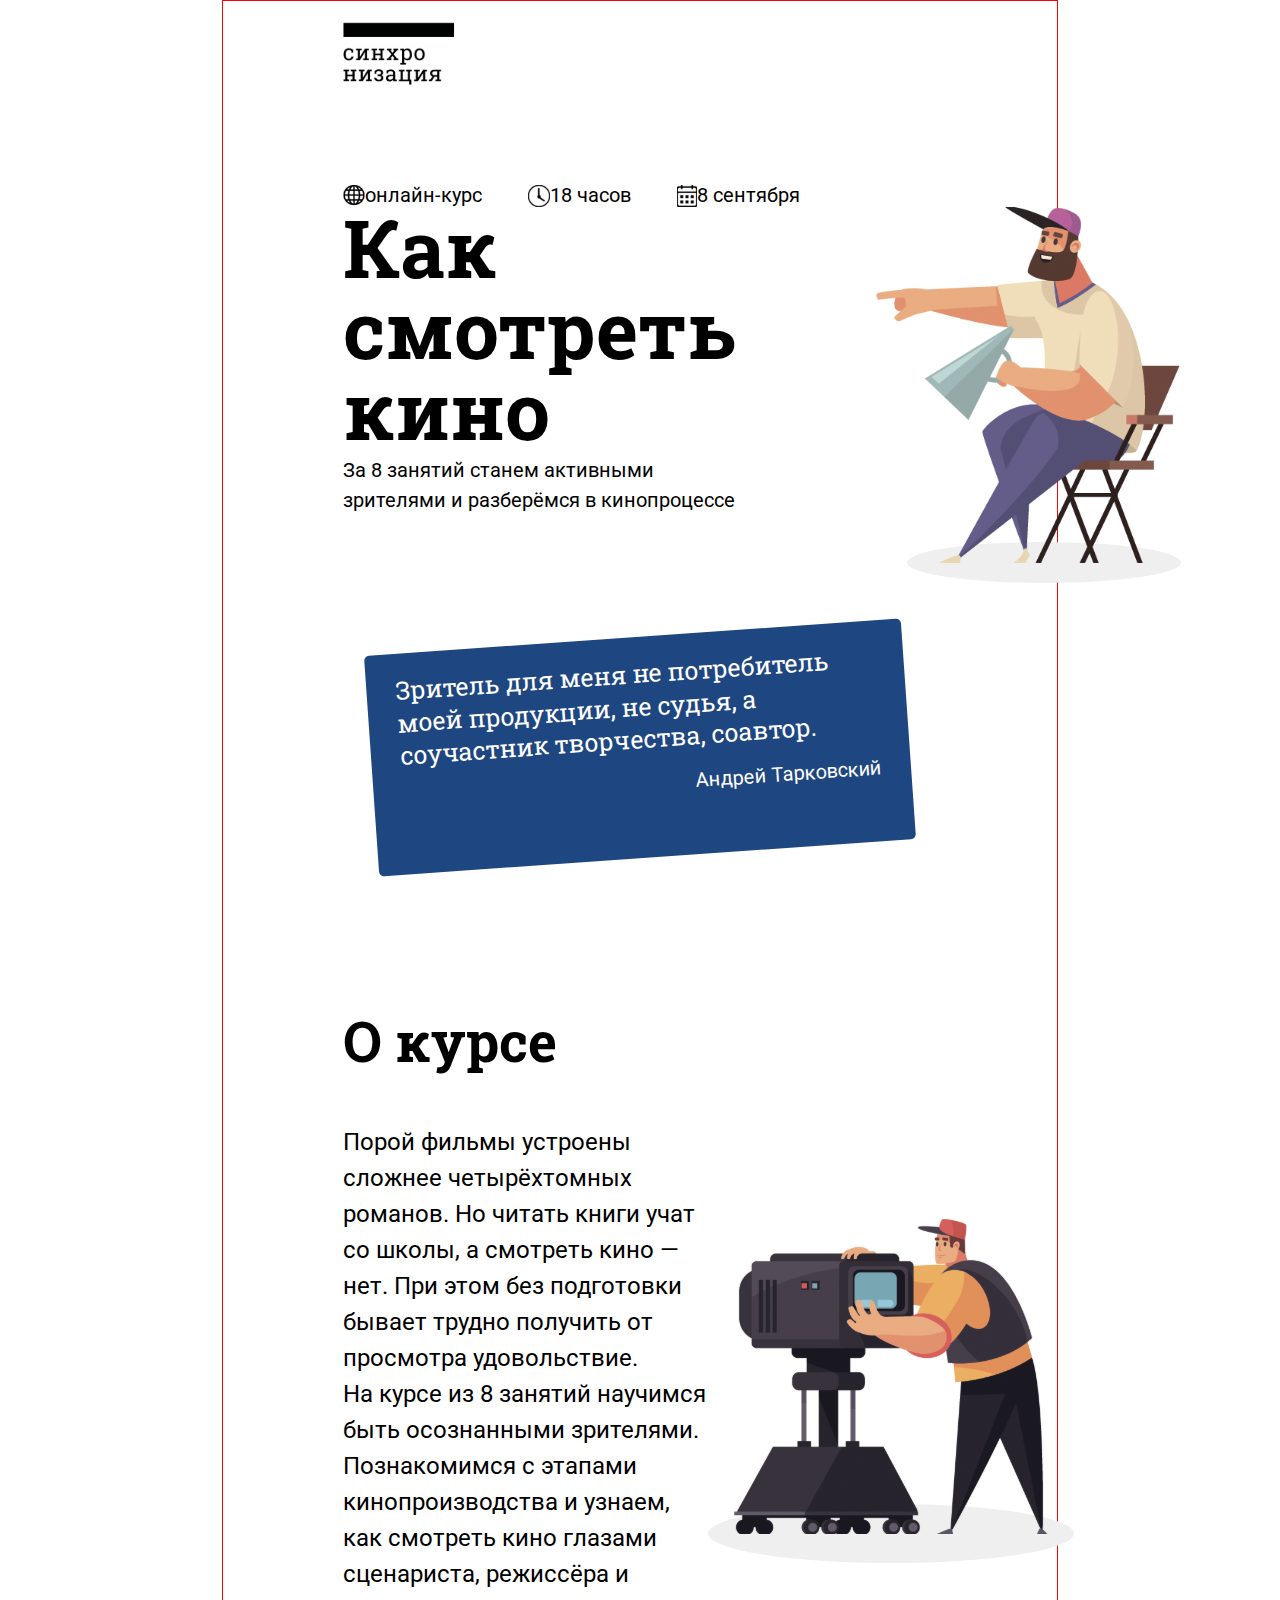
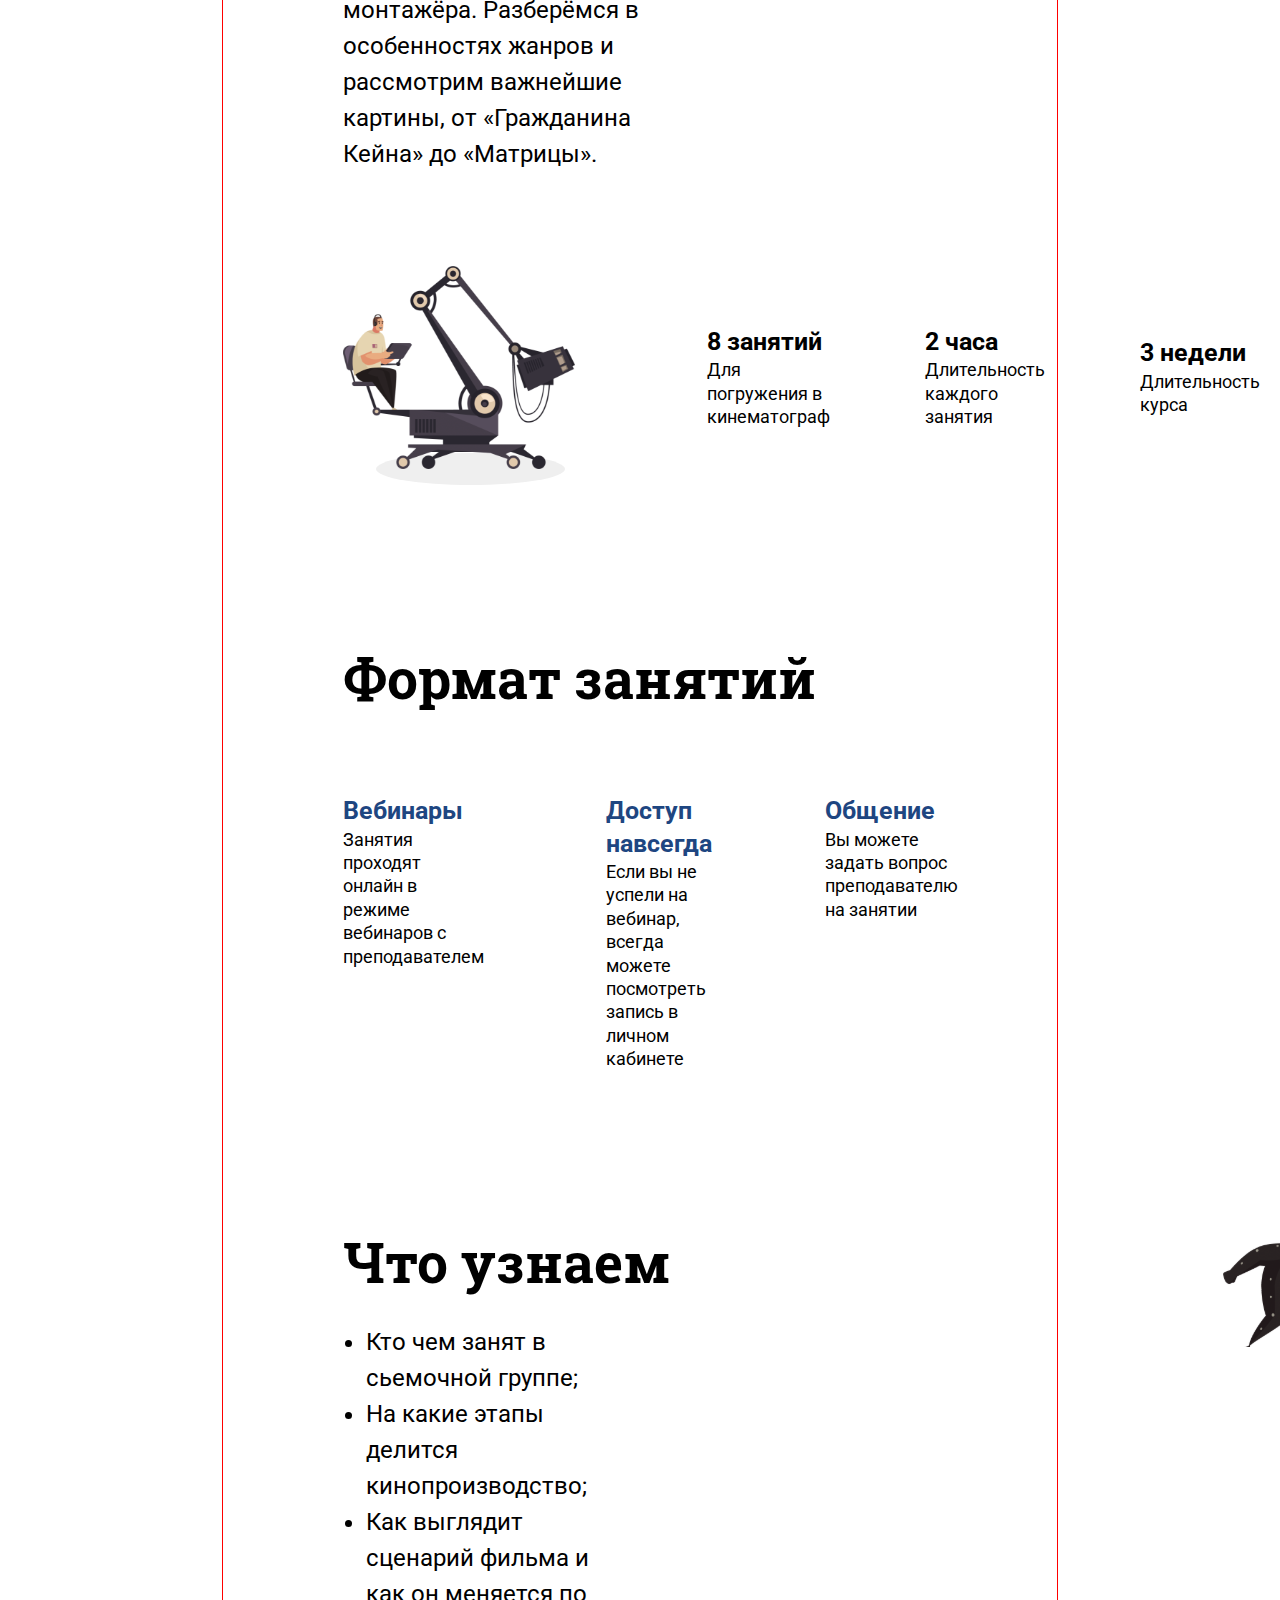
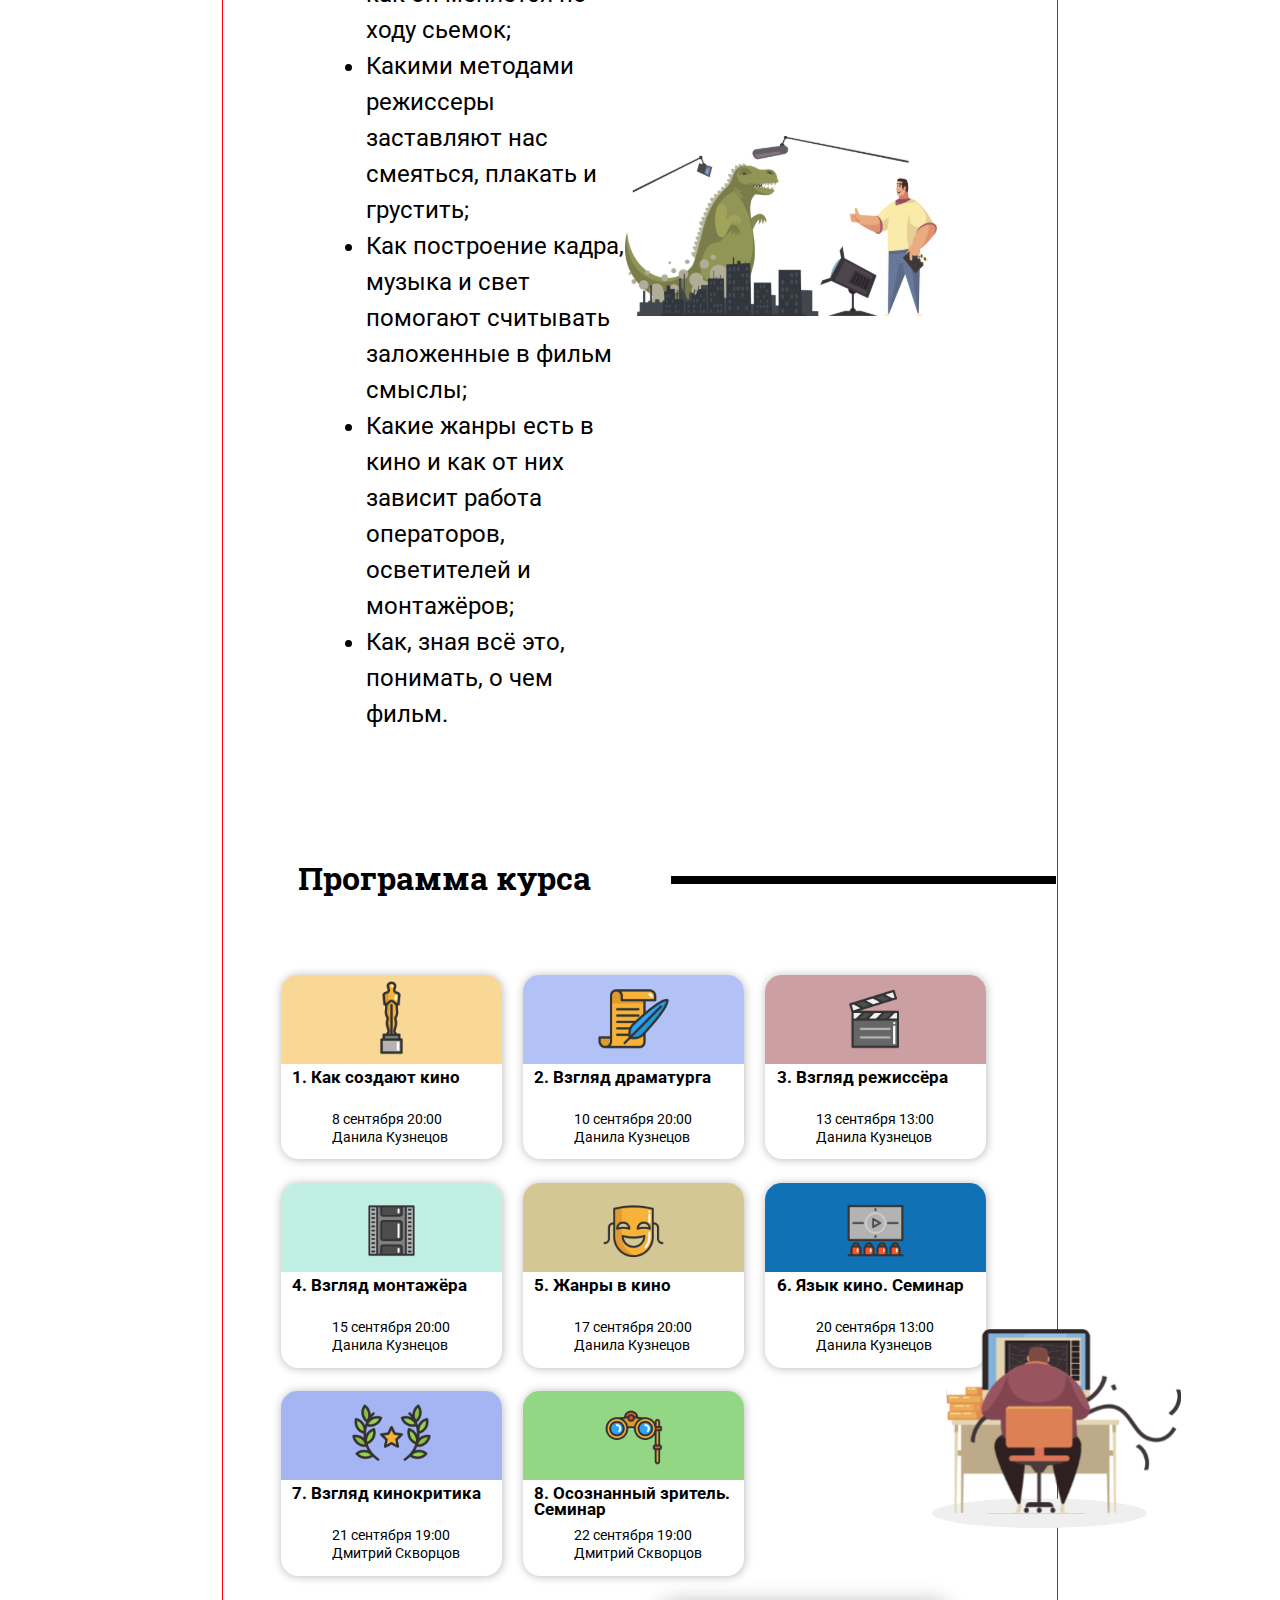
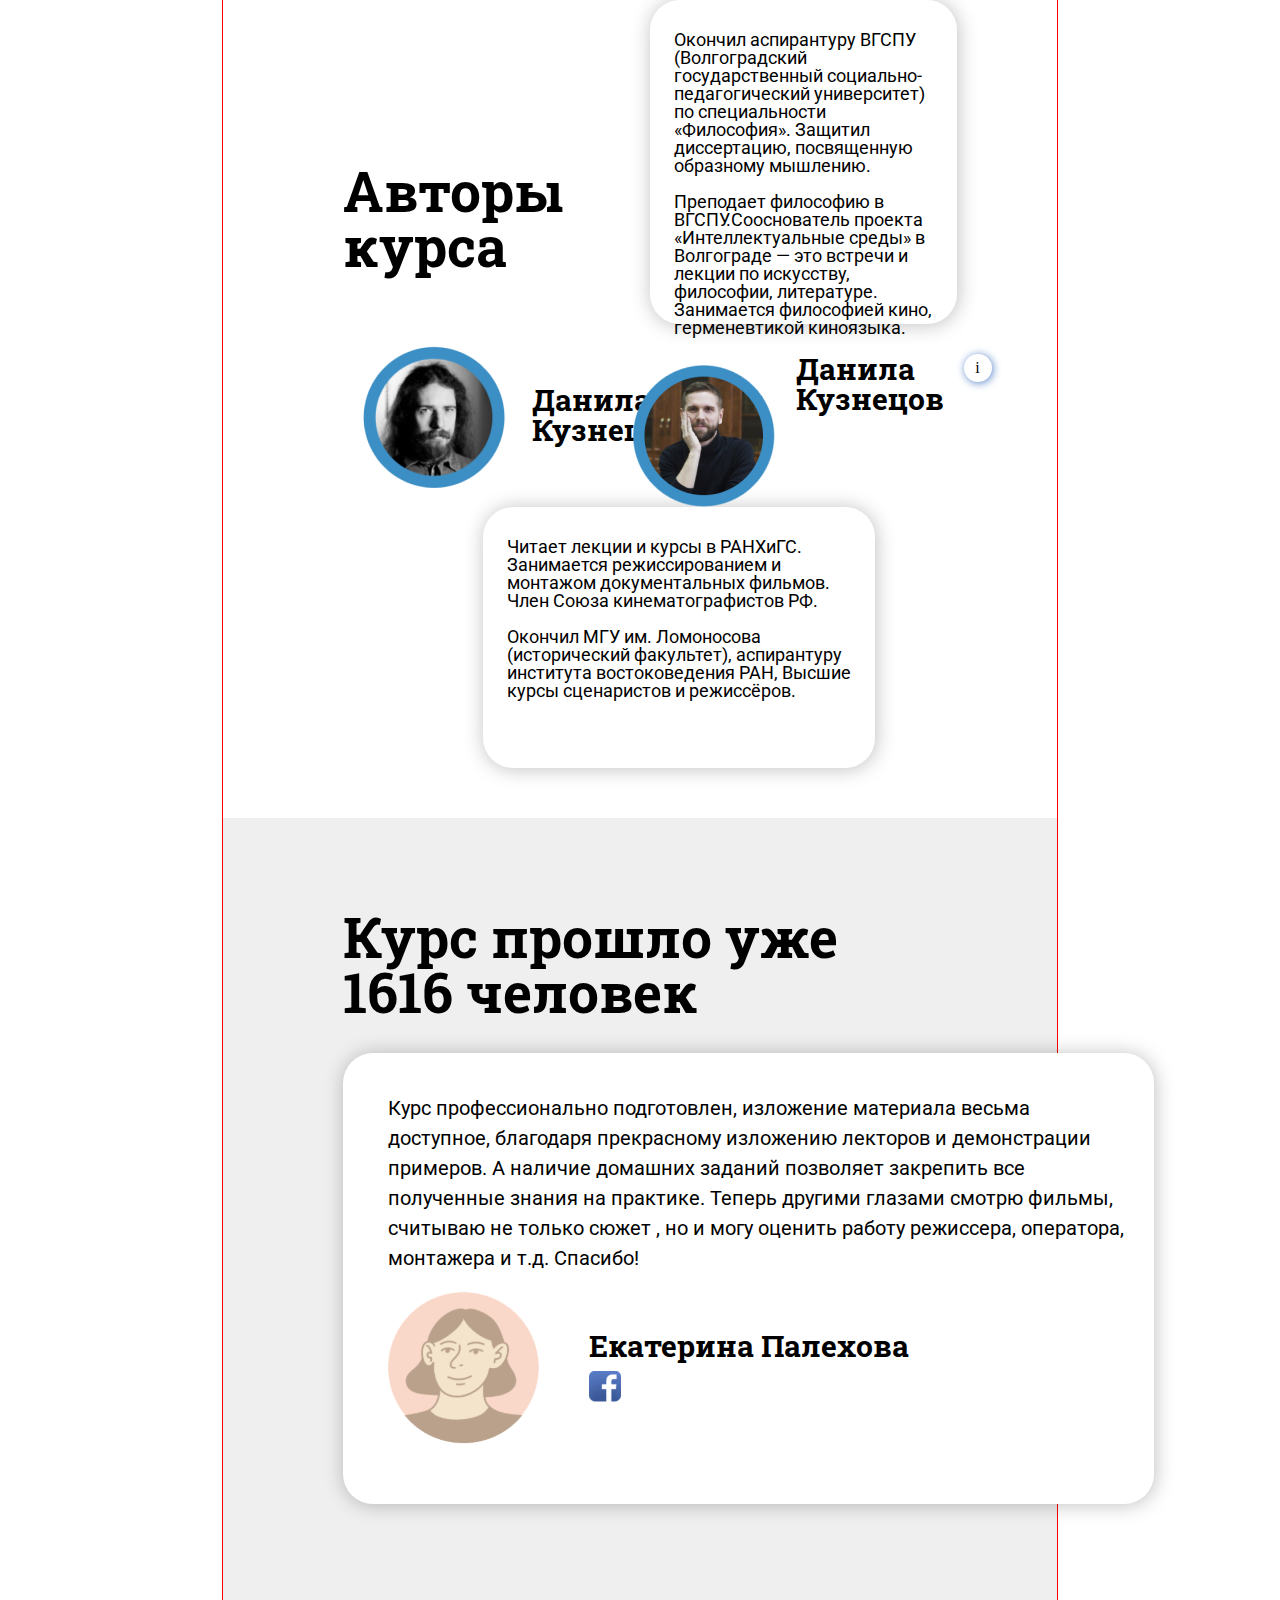
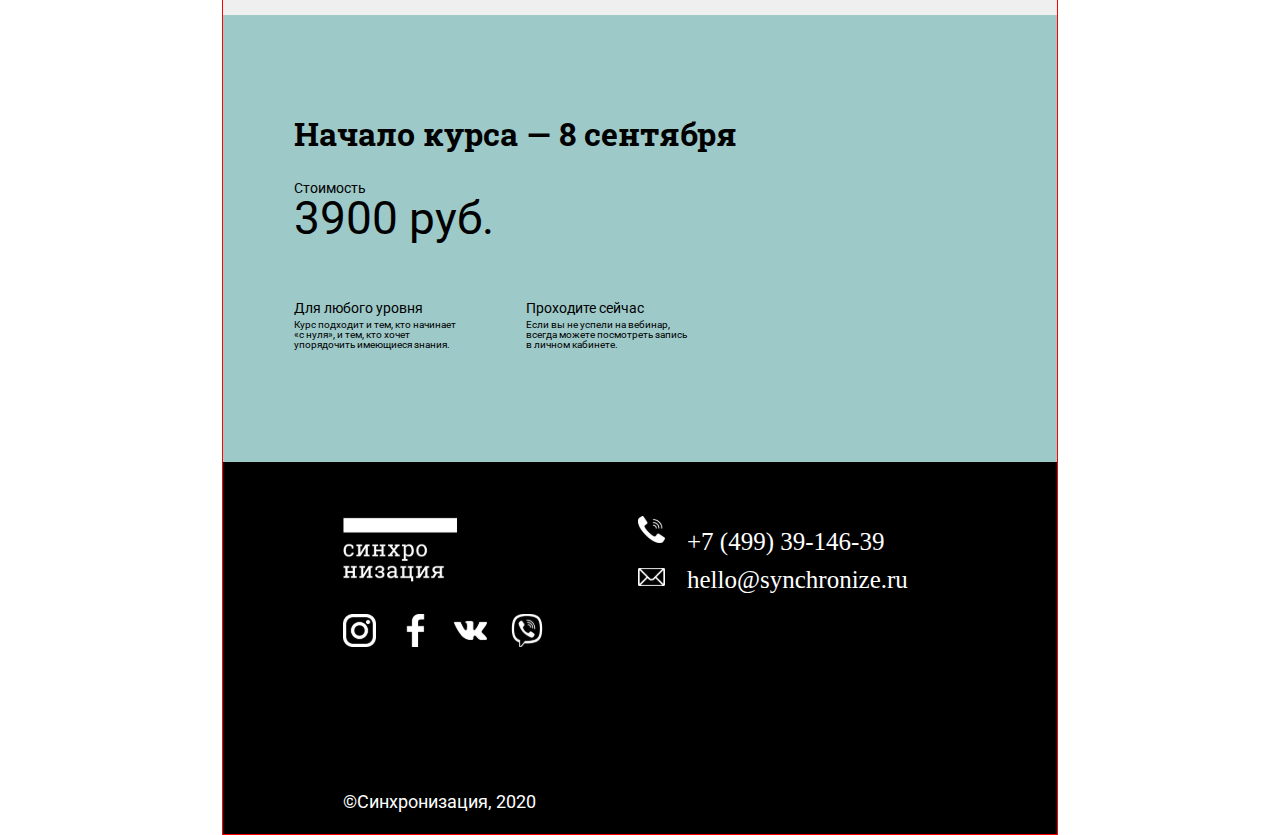
==== commit 571d8c64: "finished project" ====
--- a/index.html
+++ b/index.html
@@ -12,7 +12,6 @@
   <link rel="stylesheet" href="reset.css">
   <link rel="stylesheet" href="karpovich.css">
 </head>
-
 <body>
   <div class="outer">
     <article id="cover">
@@ -381,5 +380,4 @@
       </div>
     </footer>
 </body>
-
 </html>--- a/stylefirstthree.css
+++ b/stylefirstthree.css
@@ -5,6 +5,7 @@
     max-width: 1440px;
     width: 100%;
     margin: 0 auto;
+    border: 1px solid red;
 }
 
 .inner {
--- a/style-Alexey.css
+++ b/style-Alexey.css
@@ -29,14 +29,7 @@
     margin-bottom: 140px;
 }
 
-.line {
-    position: absolute;
-    top: 24px;
-    left: 739px;
-    background-color: black;
-    height: 14px;
-    min-width: 48.5%;
-}
+
 .alexey-header-text {
     padding: 0 0 0 50px;
 }
@@ -177,6 +170,9 @@
         line-height: 101.38%;
         margin-bottom: 40px;
     }
+    .alexey-header-text {
+        padding: 0;
+    }
     .line {
         position: absolute;
         top: 13px;
--- a/dinara.css
+++ b/dinara.css
@@ -42,7 +42,7 @@
     .inner-dinara {
         max-width: 834px;
         padding: 0 71px 0;
-        width: calc(100% - 71px * 2)
+        width: calc(834px - 71px * 2)
     }
     .dina-text {
         font-size: 14px;
--- a/karpovich.css
+++ b/karpovich.css
@@ -247,6 +247,7 @@
         font-size: 10px;
         line-height: 13px;
     }
+}  
     @media screen and (max-width:833px) {
         .inner-rus {
             max-width: calc(375px - 33px * 2);
@@ -366,8 +367,8 @@
             height: 82px;
         }
     }
-}
-*/
+
+
 /* ------------------------------------------------------------ */
 
 
